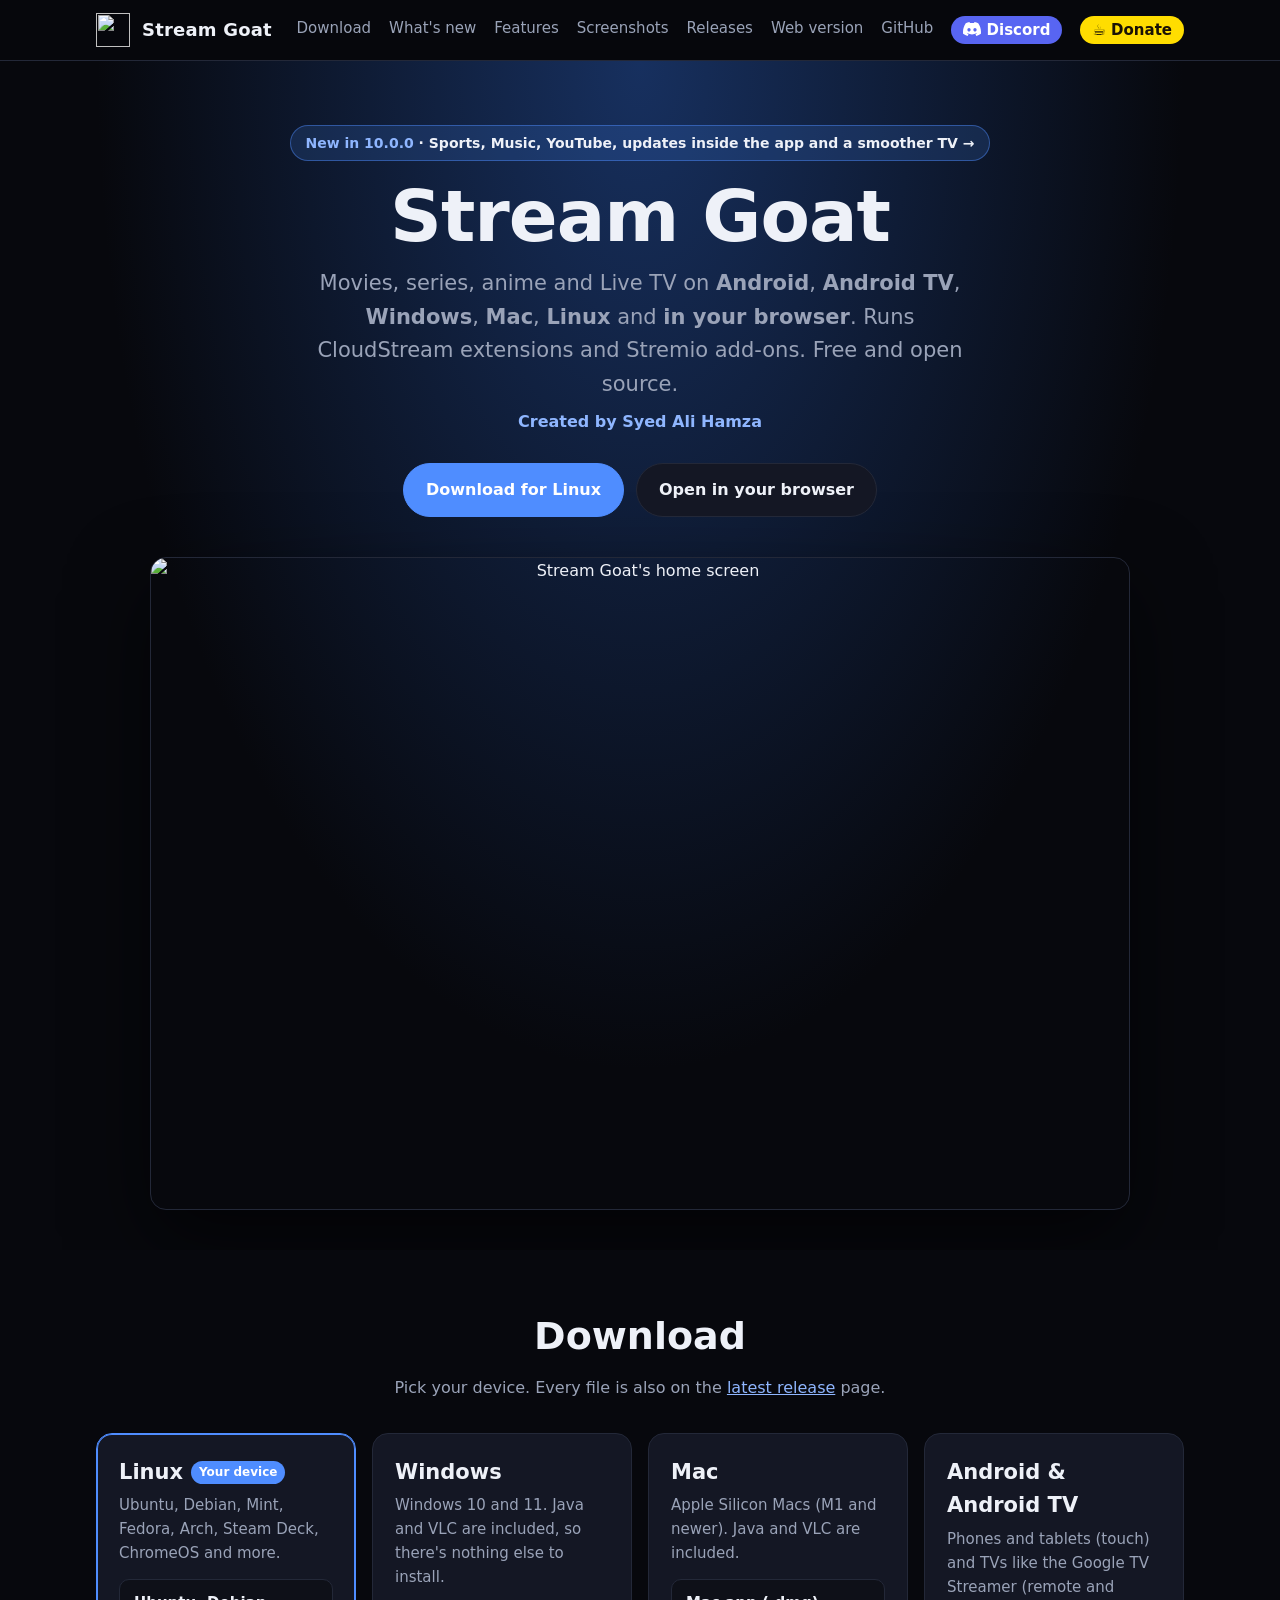
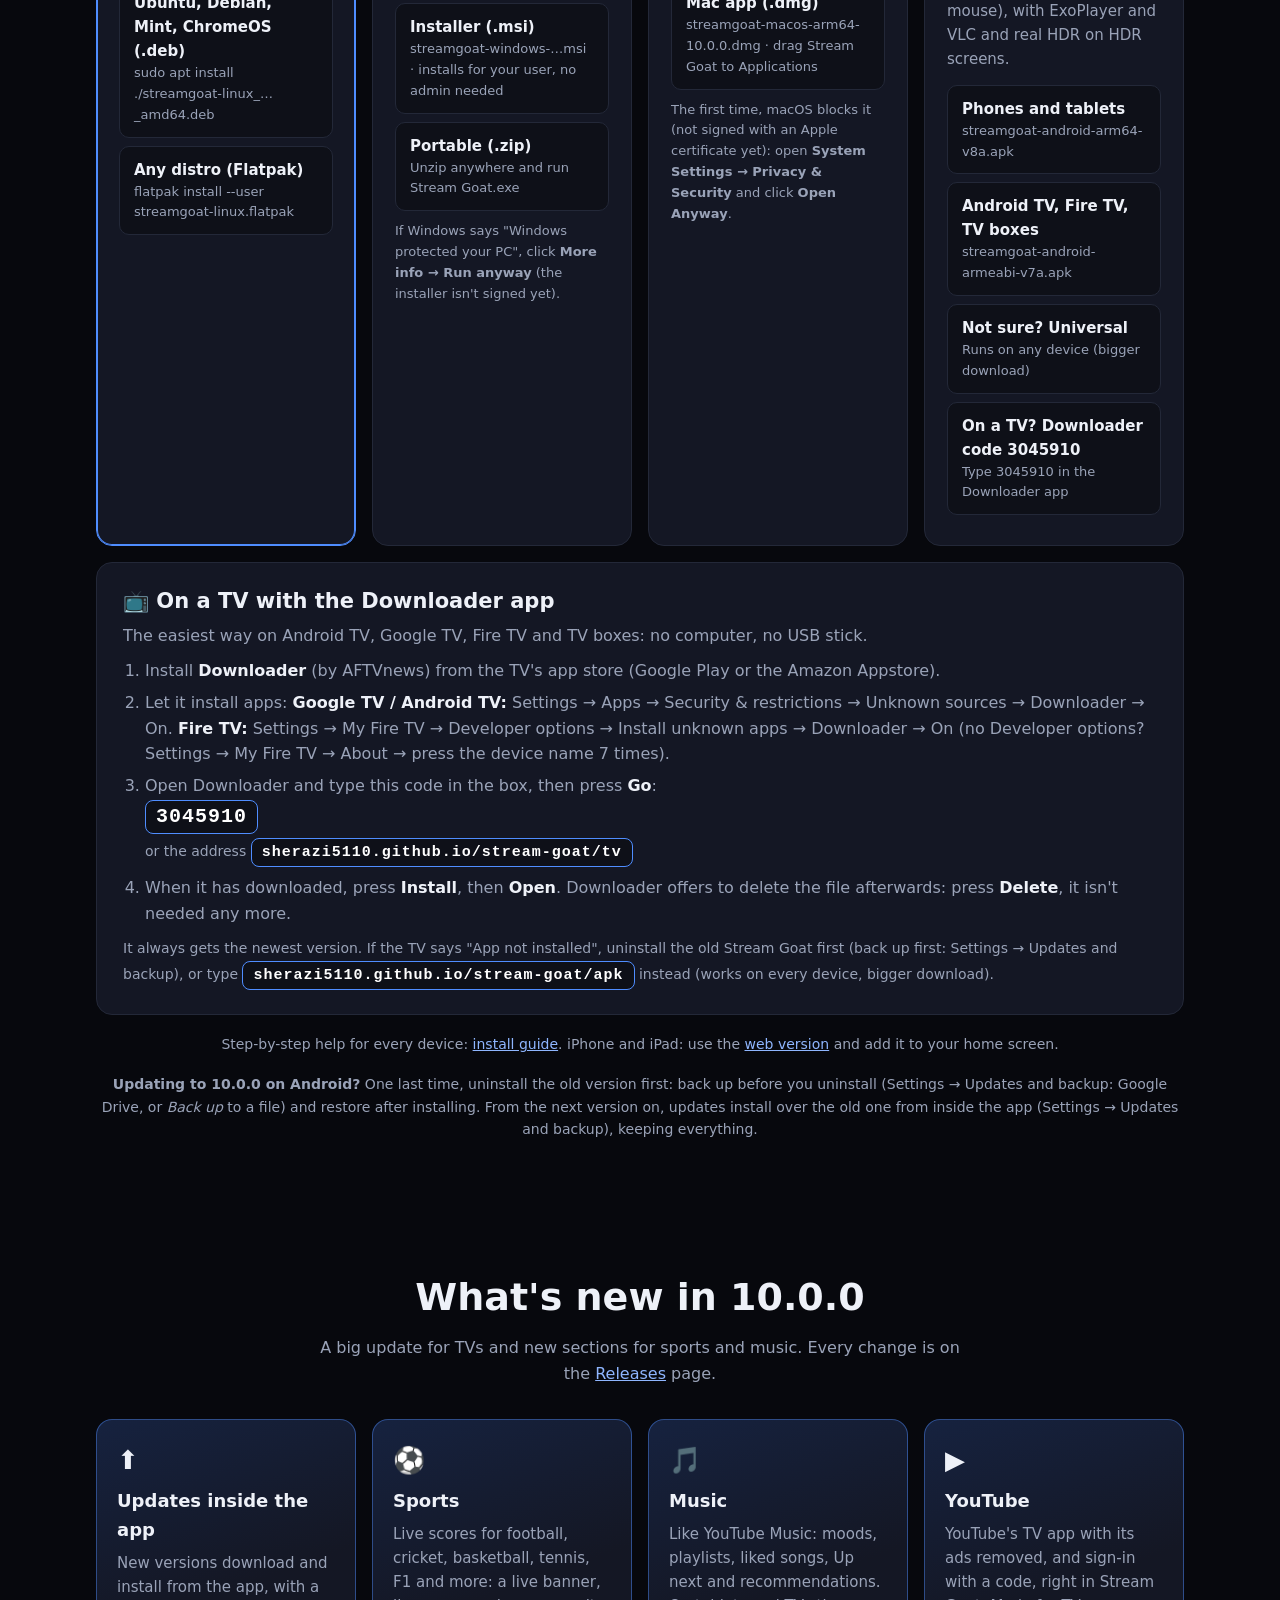
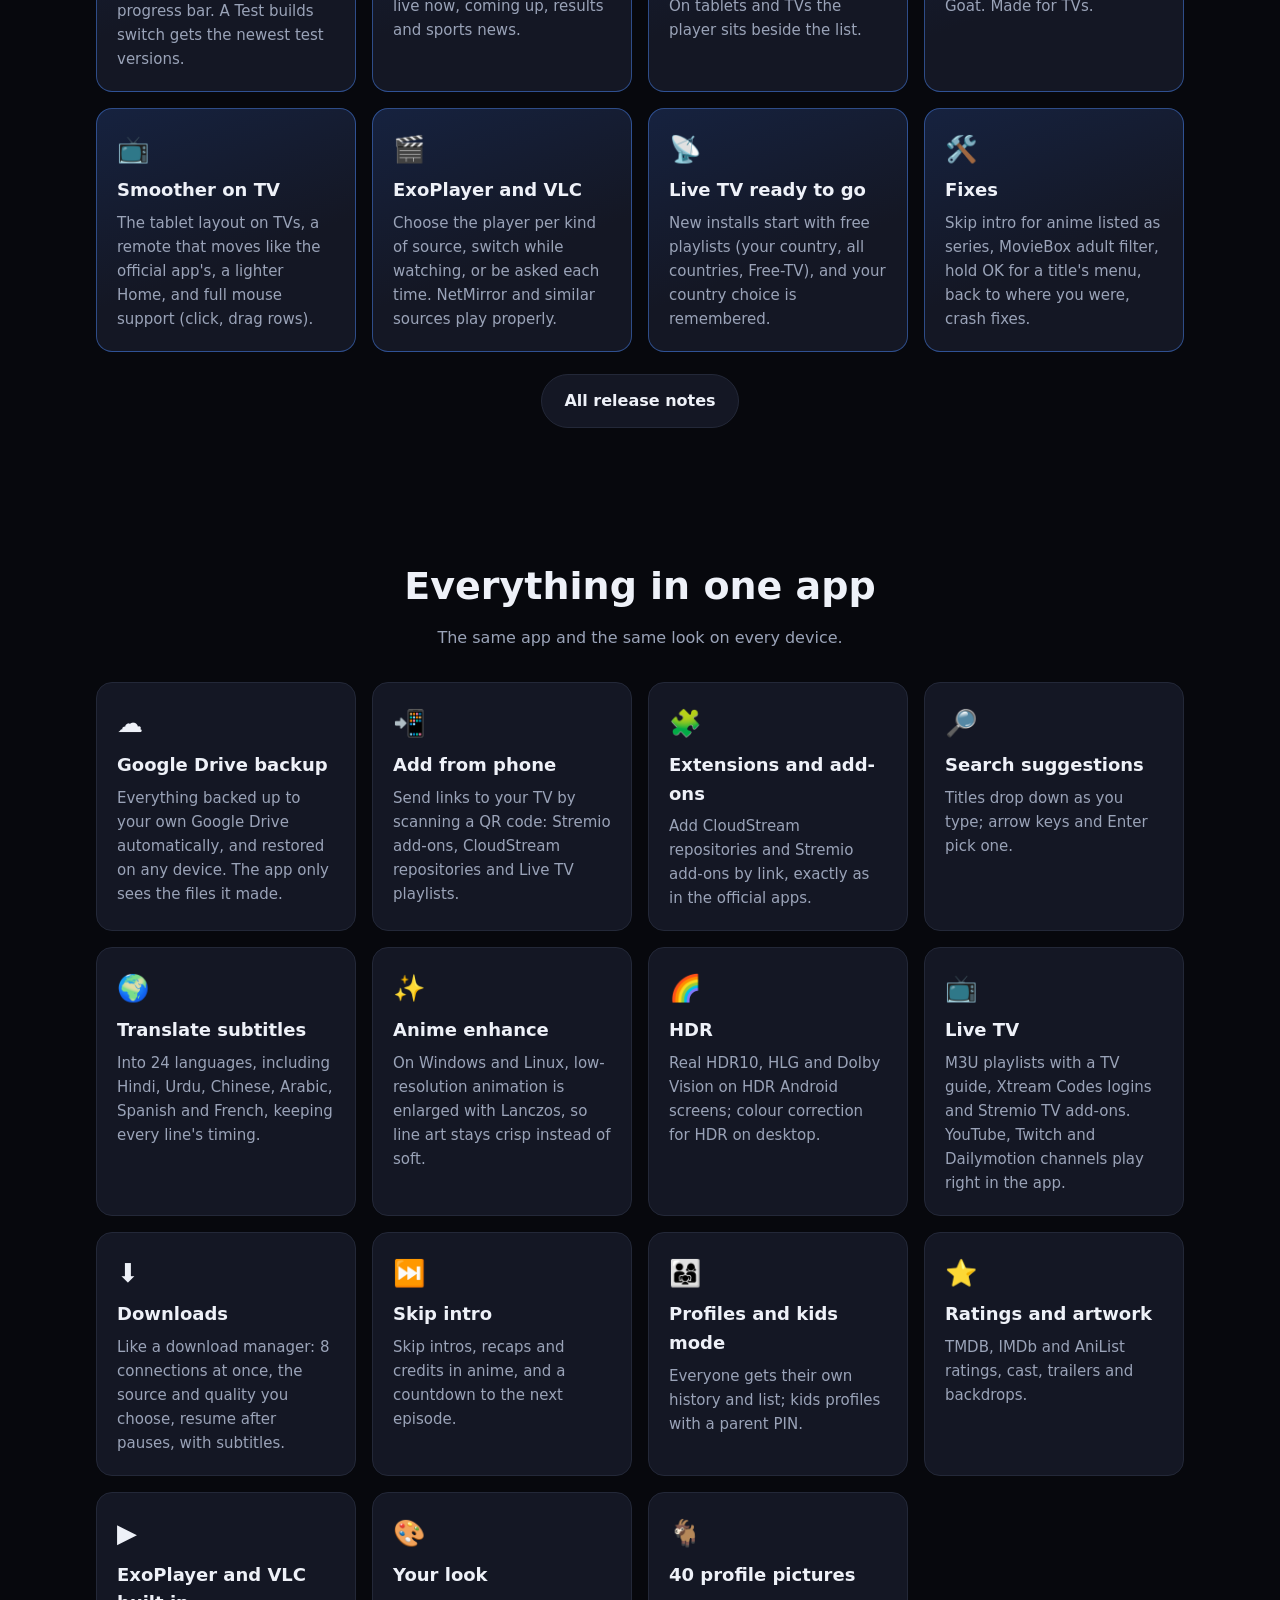
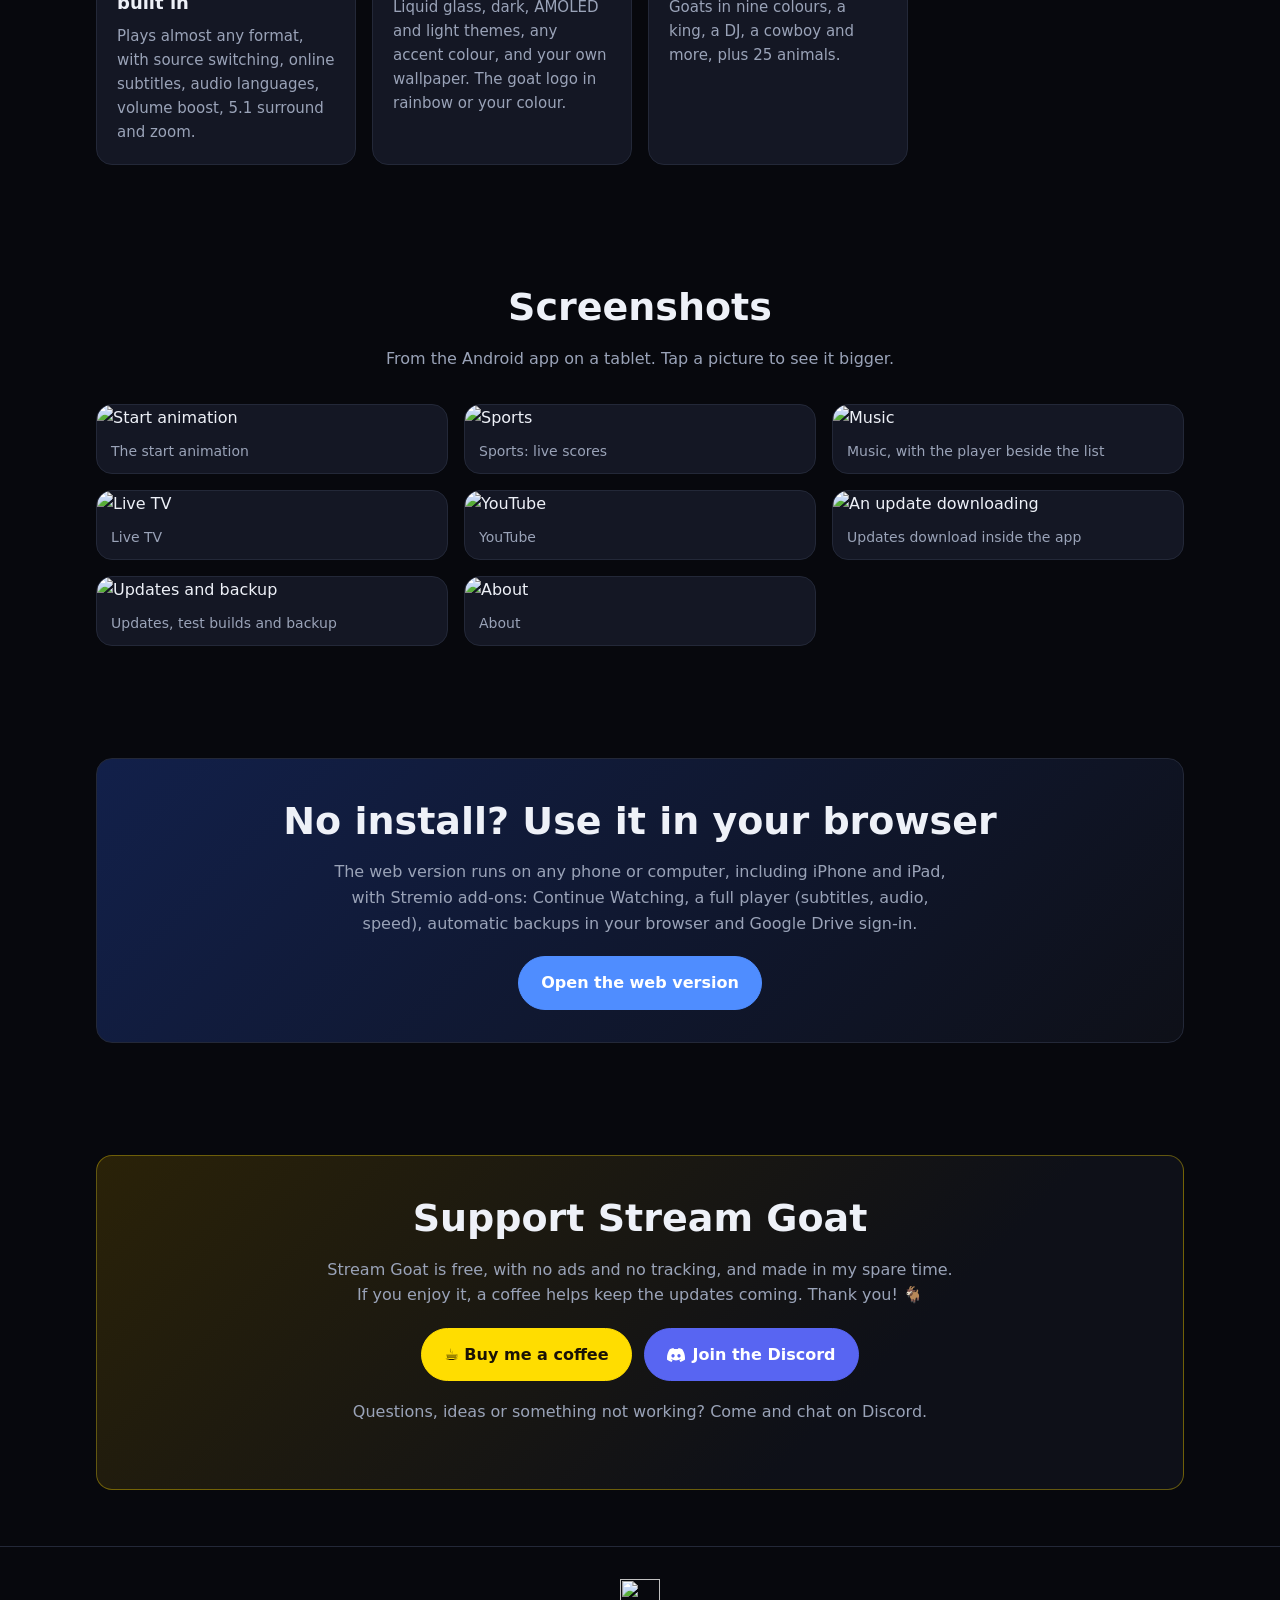
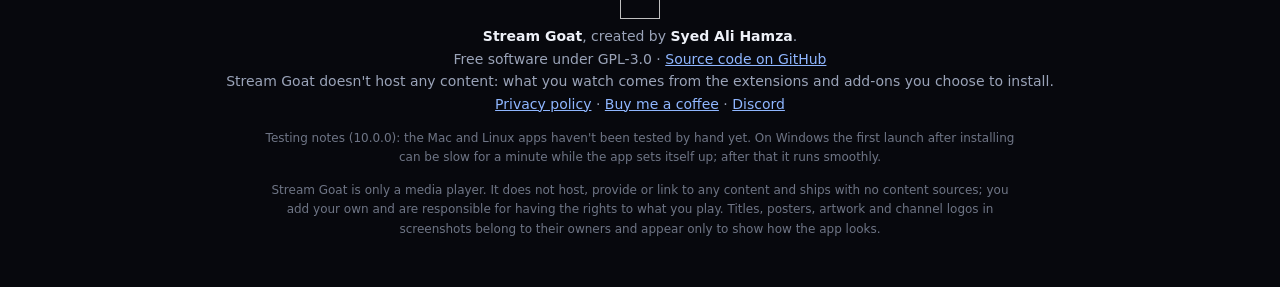
==== site/index.html @ 52566654 "Screenshots: only the 9 new tablet pictures (no blur); README, website and Flatpak listing use them " ====
<!doctype html>
<html lang="en">
<head>
<meta charset="utf-8">
<meta name="viewport" content="width=device-width, initial-scale=1">
<title>Stream Goat</title>
<meta name="description" content="Stream Goat: movies, series, anime and Live TV on Android, Android TV, Windows, Mac, Linux and in your browser. Runs CloudStream extensions and Stremio add-ons, with Google Drive backup. Created by Syed Ali Hamza.">
<meta property="og:title" content="Stream Goat">
<meta property="og:description" content="Movies, series, anime, Live TV, sports and music on Android, Android TV, Windows, Mac, Linux and in your browser. Free and open source. New in 10.0.0: updates inside the app, Sports, a new Music section, YouTube, ExoPlayer and a much smoother TV app.">
<meta property="og:image" content="screenshots/home.jpg">
<link rel="icon" href="logo.svg" type="image/svg+xml">
<link rel="apple-touch-icon" href="app/apple-touch-icon.png">
<script>
  // The web version used to live here: send its old links (…/#/home and so on) to its new place.
  if (location.hash.startsWith("#/")) location.replace("app/" + location.hash);
</script>
<style>
  :root {
    --bg: #07080d; --bg2: #0e1018; --card: #141724; --line: #232838;
    --text: #eef1f8; --muted: #9aa3b8; --accent: #4f8dff; --accent2: #8fb6ff;
    --radius: 16px;
  }
  * { box-sizing: border-box; }
  html { scroll-behavior: smooth; }
  body { margin: 0; background: var(--bg); color: var(--text);
    font: 16px/1.6 Inter, system-ui, -apple-system, "Segoe UI", Roboto, sans-serif; }
  a { color: var(--accent2); }
  .wrap { max-width: 1120px; margin: 0 auto; padding: 0 16px; }

  header.top { position: sticky; top: 0; z-index: 10; background: rgba(7, 8, 13, .82);
    backdrop-filter: blur(12px); border-bottom: 1px solid var(--line); }
  header.top .wrap { display: flex; align-items: center; gap: 12px; height: 60px; }
  header.top img { width: 34px; height: 34px; }
  header.top b { font-size: 18px; letter-spacing: .2px; }
  header.top nav { margin-left: auto; display: flex; gap: 18px; }
  header.top nav a { color: var(--muted); text-decoration: none; font-size: 15px; }
  header.top nav a:hover { color: var(--text); }

  .hero { position: relative; overflow: hidden; text-align: center; padding: 64px 0 40px;
    background: radial-gradient(ellipse at 50% 0%, #17305f 0%, transparent 60%); }
  .hero h1 { font-size: clamp(40px, 8vw, 72px); line-height: 1.05; margin: 0 0 12px; letter-spacing: -1px; }
  .hero p.lead { font-size: clamp(17px, 2.4vw, 21px); color: var(--muted); max-width: 680px; margin: 0 auto 8px; }
  .hero p.credit { color: var(--accent2); font-weight: 600; margin: 0 0 28px; }
  .buttons { display: flex; flex-wrap: wrap; gap: 12px; justify-content: center; }
  .btn { display: inline-flex; align-items: center; gap: 8px; padding: 13px 22px; border-radius: 999px;
    font-weight: 600; text-decoration: none; border: 1px solid var(--line); color: var(--text); background: var(--card); }
  .btn.primary { background: var(--accent); border-color: var(--accent); color: #fff; }
  .btn:hover { filter: brightness(1.12); }
  .hero .shot { margin: 40px auto 0; max-width: 980px; border-radius: var(--radius); overflow: hidden;
    border: 1px solid var(--line); box-shadow: 0 30px 80px rgba(0, 0, 0, .6); }
  .hero .shot img { display: block; width: 100%; height: auto; }

  section { padding: 56px 0; scroll-margin-top: 60px; }
  section h2 { font-size: clamp(28px, 4vw, 38px); margin: 0 0 8px; text-align: center; }
  section p.sub { color: var(--muted); text-align: center; margin: 0 auto 32px; max-width: 640px; }

  .platforms { display: grid; grid-template-columns: repeat(auto-fit, minmax(260px, 1fr)); gap: 16px; }
  .platform { background: var(--card); border: 1px solid var(--line); border-radius: var(--radius); padding: 22px; }
  .platform.mine { border-color: var(--accent); box-shadow: 0 0 0 1px var(--accent) inset; }
  .platform h3 { margin: 0 0 4px; font-size: 21px; display: flex; align-items: center; gap: 8px; }
  .platform .tag { font-size: 12px; font-weight: 600; color: #fff; background: var(--accent); padding: 2px 8px;
    border-radius: 999px; display: none; }
  .platform.mine .tag { display: inline-block; }
  .platform p { color: var(--muted); margin: 0 0 14px; font-size: 15px; }
  .platform a.dl { display: block; padding: 11px 14px; margin-bottom: 8px; border-radius: 10px; text-decoration: none;
    color: var(--text); background: var(--bg2); border: 1px solid var(--line); font-weight: 600; font-size: 15px; }
  .platform a.dl small { display: block; color: var(--muted); font-weight: 400; font-size: 13px; }
  .platform a.dl:hover { border-color: var(--accent); }
  .note { color: var(--muted); font-size: 14px; text-align: center; margin-top: 18px; }

  .features { display: grid; grid-template-columns: repeat(auto-fit, minmax(240px, 1fr)); gap: 16px; }
  .feature { background: var(--card); border: 1px solid var(--line); border-radius: var(--radius); padding: 20px; }
  .feature .icon { font-size: 26px; }
  .feature h3 { margin: 6px 0 6px; font-size: 18px; }
  .feature p { margin: 0; color: var(--muted); font-size: 15px; }

  .gallery { display: grid; grid-template-columns: repeat(auto-fit, minmax(300px, 1fr)); gap: 16px; }
  .gallery figure { margin: 0; background: var(--card); border: 1px solid var(--line); border-radius: var(--radius); overflow: hidden; }
  .gallery img { display: block; width: 100%; height: auto; cursor: zoom-in; }
  .gallery figcaption { padding: 10px 14px; color: var(--muted); font-size: 14px; }

  .web { background: linear-gradient(135deg, #12204a, #0e1018); border: 1px solid var(--line);
    border-radius: var(--radius); padding: 32px; text-align: center; }
  .web h2 { margin-top: 0; }
  .pill { display: inline-block; margin-bottom: 18px; padding: 6px 14px; border-radius: 999px; font-size: 14px; font-weight: 600;
    text-decoration: none; color: var(--text); background: rgba(79, 141, 255, .16); border: 1px solid rgba(79, 141, 255, .45); }
  .pill b { color: var(--accent2); }
  .pill:hover { background: rgba(79, 141, 255, .26); }
  .feature.new { border-color: rgba(79, 141, 255, .45); background: linear-gradient(160deg, #16223f, var(--card) 60%); }
  .more { text-align: center; margin-top: 22px; }
  .btn.coffee { background: #ffdd00; border-color: #ffdd00; color: #1a1205; }
  .btn.discord { background: #5865F2; border-color: #5865F2; color: #fff; }
  header.top nav a.donate { color: #1a1205; background: #ffdd00; padding: 2px 12px; border-radius: 999px; font-weight: 700; }
  header.top nav a.donate:hover { color: #1a1205; filter: brightness(1.08); }
  header.top nav a.discord { color: #fff; background: #5865F2; padding: 2px 12px; border-radius: 999px; font-weight: 700; }
  header.top nav a.discord:hover { color: #fff; filter: brightness(1.1); }
  .support { background: linear-gradient(135deg, #2a2208, #0e1018 70%); border: 1px solid rgba(255, 221, 0, .35);
    border-radius: var(--radius); padding: 32px; text-align: center; }
  .support h2 { margin-top: 0; }
  .tvbox { scroll-margin-top: 76px; margin-top: 16px; background: var(--card); border: 1px solid var(--line); border-radius: var(--radius); padding: 22px 26px; }
  .tvbox h3 { margin: 0 0 4px; font-size: 21px; }
  .tvbox ol { margin: 10px 0 0; padding-left: 22px; color: var(--muted); }
  .tvbox li { margin: 6px 0; }
  .tvbox b, .tvbox code { color: var(--text); }
  .code { display: inline-block; font: 700 20px/1 ui-monospace, Menlo, Consolas, monospace; letter-spacing: 1px; color: #fff;
    background: var(--bg2); border: 1px solid var(--accent); border-radius: 8px; padding: 6px 10px; margin: 2px 0; }

  footer { border-top: 1px solid var(--line); padding: 32px 0 48px; color: var(--muted); font-size: 14px; text-align: center; }
  footer img { width: 40px; height: 40px; }
  footer b { color: var(--text); }

  dialog { padding: 0; border: none; background: transparent; max-width: 96vw; }
  dialog::backdrop { background: rgba(0, 0, 0, .85); }
  dialog img { max-width: 96vw; max-height: 90vh; border-radius: 10px; display: block; }

  @media (max-width: 640px) {
    header.top nav { display: none; }
    .hero { padding-top: 40px; }
    section { padding: 40px 0; }
  }
</style>
</head>
<body>
<header class="top">
  <div class="wrap">
    <img src="logo.svg" alt="">
    <b>Stream Goat</b>
    <nav>
      <a href="#download">Download</a>
      <a href="#new">What's new</a>
      <a href="#features">Features</a>
      <a href="#screenshots">Screenshots</a>
      <a href="releases.html">Releases</a>
      <a href="app/">Web version</a>
      <a href="https://github.com/sherazi5110/stream-goat">GitHub</a>
      <a class="discord" href="https://discord.gg/PUmEQzJSa" target="_blank" rel="noopener"><svg viewBox="0 0 24 24" width="18" height="18" aria-hidden="true" style="vertical-align:-3px"><path fill="currentColor" d="M20.32 4.37A19.8 19.8 0 0 0 15.36 2.8a13.6 13.6 0 0 0-.63 1.3 18.4 18.4 0 0 0-5.47 0 13 13 0 0 0-.64-1.3 19.7 19.7 0 0 0-4.96 1.57C.53 9.08-.32 13.66.1 18.18a19.9 19.9 0 0 0 6.07 3.08c.49-.67.93-1.38 1.3-2.12a12.9 12.9 0 0 1-2.05-.99l.5-.39a14.2 14.2 0 0 0 12.16 0l.5.39c-.65.39-1.34.72-2.05.99.37.74.81 1.45 1.3 2.12a19.8 19.8 0 0 0 6.07-3.08c.5-5.24-.84-9.78-3.58-13.81ZM8.02 15.4c-1.18 0-2.16-1.09-2.16-2.42s.95-2.42 2.16-2.42 2.18 1.1 2.16 2.42c0 1.33-.95 2.42-2.16 2.42Zm7.96 0c-1.18 0-2.16-1.09-2.16-2.42s.95-2.42 2.16-2.42 2.18 1.1 2.16 2.42c0 1.33-.94 2.42-2.16 2.42Z"/></svg> Discord</a>
      <a class="donate" href="https://buymeacoffee.com/syedalihamza" target="_blank" rel="noopener">☕ Donate</a>
    </nav>
  </div>
</header>

<div class="hero">
  <div class="wrap">
    <a class="pill" href="#new"><b>New in 10.0.0</b> · Sports, Music, YouTube, updates inside the app and a smoother TV →</a>
    <h1>Stream Goat</h1>
    <p class="lead">Movies, series, anime and Live TV on <b>Android</b>, <b>Android TV</b>, <b>Windows</b>, <b>Mac</b>,
      <b>Linux</b> and <b>in your browser</b>. Runs CloudStream extensions and Stremio add-ons. Free and open source.</p>
    <p class="credit">Created by Syed Ali Hamza</p>
    <div class="buttons">
      <a class="btn primary" id="hero-download" href="#download">Download</a>
      <a class="btn" href="app/">Open in your browser</a>
    </div>
    <div class="shot"><img src="screenshots/home.jpg" alt="Stream Goat's home screen" width="1400" height="933"></div>
  </div>
</div>

<section id="download">
  <div class="wrap">
    <h2>Download</h2>
    <p class="sub">Pick your device. Every file is also on the <a href="https://github.com/sherazi5110/stream-goat/releases/latest">latest release</a> page.</p>
    <div class="platforms">
      <div class="platform" data-os="windows">
        <h3>Windows <span class="tag">Your device</span></h3>
        <p>Windows 10 and 11. Java and VLC are included, so there's nothing else to install.</p>
        <a class="dl" href="https://github.com/sherazi5110/stream-goat/releases/latest/download/streamgoat-windows-10.0.0.msi">Installer (.msi)<small>streamgoat-windows-…msi · installs for your user, no admin needed</small></a>
        <a class="dl" href="https://github.com/sherazi5110/stream-goat/releases/latest/download/streamgoat-windows-10.0.0-portable.zip">Portable (.zip)<small>Unzip anywhere and run Stream Goat.exe</small></a>
        <p style="margin:10px 0 0;font-size:13px">If Windows says "Windows protected your PC", click <b>More info → Run anyway</b> (the installer isn't signed yet).</p>
      </div>
      <div class="platform" data-os="mac">
        <h3>Mac <span class="tag">Your device</span></h3>
        <p>Apple Silicon Macs (M1 and newer). Java and VLC are included.</p>
        <a class="dl" href="https://github.com/sherazi5110/stream-goat/releases/latest/download/streamgoat-macos-arm64-10.0.0.dmg">Mac app (.dmg)<small>streamgoat-macos-arm64-10.0.0.dmg · drag Stream Goat to Applications</small></a>
        <p style="margin:10px 0 0;font-size:13px">The first time, macOS blocks it (not signed with an Apple certificate yet): open <b>System Settings → Privacy &amp; Security</b> and click <b>Open Anyway</b>.</p>
      </div>
      <div class="platform" data-os="android">
        <h3>Android &amp; Android TV <span class="tag">Your device</span></h3>
        <p>Phones and tablets (touch) and TVs like the Google TV Streamer (remote and mouse), with ExoPlayer and VLC and real HDR on HDR screens.</p>
        <a class="dl" href="https://github.com/sherazi5110/stream-goat/releases/latest/download/streamgoat-android-arm64-v8a.apk">Phones and tablets<small>streamgoat-android-arm64-v8a.apk</small></a>
        <a class="dl" href="https://github.com/sherazi5110/stream-goat/releases/latest/download/streamgoat-android-armeabi-v7a.apk">Android TV, Fire TV, TV boxes<small>streamgoat-android-armeabi-v7a.apk</small></a>
        <a class="dl" href="https://github.com/sherazi5110/stream-goat/releases/latest/download/streamgoat-android-universal.apk">Not sure? Universal<small>Runs on any device (bigger download)</small></a>
        <a class="dl" href="#tv">On a TV? Downloader code 3045910<small>Type 3045910 in the Downloader app</small></a>
      </div>
      <div class="platform" data-os="linux">
        <h3>Linux <span class="tag">Your device</span></h3>
        <p>Ubuntu, Debian, Mint, Fedora, Arch, Steam Deck, ChromeOS and more.</p>
        <a class="dl" href="https://github.com/sherazi5110/stream-goat/releases/latest">Ubuntu, Debian, Mint, ChromeOS (.deb)<small>sudo apt install ./streamgoat-linux_…_amd64.deb</small></a>
        <a class="dl" href="https://github.com/sherazi5110/stream-goat/releases/latest/download/streamgoat-linux.flatpak">Any distro (Flatpak)<small>flatpak install --user streamgoat-linux.flatpak</small></a>
      </div>
    </div>
    <div class="tvbox" id="tv">
      <h3>📺 On a TV with the Downloader app</h3>
      <p style="color:var(--muted);margin:0">The easiest way on Android TV, Google TV, Fire TV and TV boxes: no computer, no USB stick.</p>
      <ol>
        <li>Install <b>Downloader</b> (by AFTVnews) from the TV's app store (Google Play or the Amazon Appstore).</li>
        <li>Let it install apps:
          <b>Google TV / Android TV:</b> Settings → Apps → Security &amp; restrictions → Unknown sources → Downloader → On.
          <b>Fire TV:</b> Settings → My Fire TV → Developer options → Install unknown apps → Downloader → On
          (no Developer options? Settings → My Fire TV → About → press the device name 7 times).</li>
        <li>Open Downloader and type this code in the box, then press <b>Go</b>:<br>
          <span class="code">3045910</span><br>
          <span style="color:var(--muted);font-size:14px">or the address <span class="code" style="font-size:15px">sherazi5110.github.io/stream-goat/tv</span></span></li>
        <li>When it has downloaded, press <b>Install</b>, then <b>Open</b>. Downloader offers to delete the file afterwards: press <b>Delete</b>, it isn't needed any more.</li>
      </ol>
      <p style="color:var(--muted);margin:10px 0 0;font-size:14px">It always gets the newest version. If the TV says "App not installed", uninstall the old Stream Goat first
        (back up first: Settings → Updates and backup), or type <span class="code" style="font-size:15px">sherazi5110.github.io/stream-goat/apk</span> instead (works on every device, bigger download).</p>
    </div>
    <p class="note">Step-by-step help for every device: <a href="https://github.com/sherazi5110/stream-goat/blob/main/INSTALL.md">install guide</a>.
      iPhone and iPad: use the <a href="app/">web version</a> and add it to your home screen.</p>
    <p class="note"><b>Updating to 10.0.0 on Android?</b> One last time, uninstall the old version first: back up before you
      uninstall (Settings → Updates and backup: Google Drive, or <i>Back up</i> to a file) and restore after installing. From the next
      version on, updates install over the old one from inside the app (Settings → Updates and backup), keeping everything.</p>
  </div>
</section>

<section id="new">
  <div class="wrap">
    <h2>What's new in 10.0.0</h2>
    <p class="sub">A big update for TVs and new sections for sports and music. Every change is on the <a href="releases.html">Releases</a> page.</p>
    <div class="features">
      <div class="feature new"><div class="icon">⬆️</div><h3>Updates inside the app</h3><p>New versions download and install from the app, with a progress bar. A Test builds switch gets the newest test versions.</p></div>
      <div class="feature new"><div class="icon">⚽</div><h3>Sports</h3><p>Live scores for football, cricket, basketball, tennis, F1 and more: a live banner, live now, coming up, results and sports news.</p></div>
      <div class="feature new"><div class="icon">🎵</div><h3>Music</h3><p>Like YouTube Music: moods, playlists, liked songs, Up next and recommendations. On tablets and TVs the player sits beside the list.</p></div>
      <div class="feature new"><div class="icon">▶️</div><h3>YouTube</h3><p>YouTube's TV app with its ads removed, and sign-in with a code, right in Stream Goat. Made for TVs.</p></div>
      <div class="feature new"><div class="icon">📺</div><h3>Smoother on TV</h3><p>The tablet layout on TVs, a remote that moves like the official app's, a lighter Home, and full mouse support (click, drag rows).</p></div>
      <div class="feature new"><div class="icon">🎬</div><h3>ExoPlayer and VLC</h3><p>Choose the player per kind of source, switch while watching, or be asked each time. NetMirror and similar sources play properly.</p></div>
      <div class="feature new"><div class="icon">📡</div><h3>Live TV ready to go</h3><p>New installs start with free playlists (your country, all countries, Free-TV), and your country choice is remembered.</p></div>
      <div class="feature new"><div class="icon">🛠️</div><h3>Fixes</h3><p>Skip intro for anime listed as series, MovieBox adult filter, hold OK for a title's menu, back to where you were, crash fixes.</p></div>
    </div>
    <p class="more"><a class="btn" href="releases.html">All release notes</a></p>
  </div>
</section>

<section id="features">
  <div class="wrap">
    <h2>Everything in one app</h2>
    <p class="sub">The same app and the same look on every device.</p>
    <div class="features">
      <div class="feature"><div class="icon">☁️</div><h3>Google Drive backup</h3><p>Everything backed up to your own Google Drive automatically, and restored on any device. The app only sees the files it made.</p></div>
      <div class="feature"><div class="icon">📲</div><h3>Add from phone</h3><p>Send links to your TV by scanning a QR code: Stremio add-ons, CloudStream repositories and Live TV playlists.</p></div>
      <div class="feature"><div class="icon">🧩</div><h3>Extensions and add-ons</h3><p>Add CloudStream repositories and Stremio add-ons by link, exactly as in the official apps.</p></div>
      <div class="feature"><div class="icon">🔎</div><h3>Search suggestions</h3><p>Titles drop down as you type; arrow keys and Enter pick one.</p></div>
      <div class="feature"><div class="icon">🌍</div><h3>Translate subtitles</h3><p>Into 24 languages, including Hindi, Urdu, Chinese, Arabic, Spanish and French, keeping every line's timing.</p></div>
      <div class="feature"><div class="icon">✨</div><h3>Anime enhance</h3><p>On Windows and Linux, low-resolution animation is enlarged with Lanczos, so line art stays crisp instead of soft.</p></div>
      <div class="feature"><div class="icon">🌈</div><h3>HDR</h3><p>Real HDR10, HLG and Dolby Vision on HDR Android screens; colour correction for HDR on desktop.</p></div>
      <div class="feature"><div class="icon">📺</div><h3>Live TV</h3><p>M3U playlists with a TV guide, Xtream Codes logins and Stremio TV add-ons. YouTube, Twitch and Dailymotion channels play right in the app.</p></div>
      <div class="feature"><div class="icon">⬇️</div><h3>Downloads</h3><p>Like a download manager: 8 connections at once, the source and quality you choose, resume after pauses, with subtitles.</p></div>
      <div class="feature"><div class="icon">⏭️</div><h3>Skip intro</h3><p>Skip intros, recaps and credits in anime, and a countdown to the next episode.</p></div>
      <div class="feature"><div class="icon">👨‍👩‍👧</div><h3>Profiles and kids mode</h3><p>Everyone gets their own history and list; kids profiles with a parent PIN.</p></div>
      <div class="feature"><div class="icon">⭐</div><h3>Ratings and artwork</h3><p>TMDB, IMDb and AniList ratings, cast, trailers and backdrops.</p></div>
      <div class="feature"><div class="icon">▶️</div><h3>ExoPlayer and VLC built in</h3><p>Plays almost any format, with source switching, online subtitles, audio languages, volume boost, 5.1 surround and zoom.</p></div>
      <div class="feature"><div class="icon">🎨</div><h3>Your look</h3><p>Liquid glass, dark, AMOLED and light themes, any accent colour, and your own wallpaper. The goat logo in rainbow or your colour.</p></div>
      <div class="feature"><div class="icon">🐐</div><h3>40 profile pictures</h3><p>Goats in nine colours, a king, a DJ, a cowboy and more, plus 25 animals.</p></div>
    </div>
  </div>
</section>

<section id="screenshots">
  <div class="wrap">
    <h2>Screenshots</h2>
    <p class="sub">From the Android app on a tablet. Tap a picture to see it bigger.</p>
    <div class="gallery">
      <figure><img src="screenshots/intro.jpg" alt="Start animation" loading="lazy"><figcaption>The start animation</figcaption></figure>
      <figure><img src="screenshots/sports.jpg" alt="Sports" loading="lazy"><figcaption>Sports: live scores</figcaption></figure>
      <figure><img src="screenshots/music.jpg" alt="Music" loading="lazy"><figcaption>Music, with the player beside the list</figcaption></figure>
      <figure><img src="screenshots/livetv.jpg" alt="Live TV" loading="lazy"><figcaption>Live TV</figcaption></figure>
      <figure><img src="screenshots/youtube.jpg" alt="YouTube" loading="lazy"><figcaption>YouTube</figcaption></figure>
      <figure><img src="screenshots/update.jpg" alt="An update downloading" loading="lazy"><figcaption>Updates download inside the app</figcaption></figure>
      <figure><img src="screenshots/settings-updates.jpg" alt="Updates and backup" loading="lazy"><figcaption>Updates, test builds and backup</figcaption></figure>
      <figure><img src="screenshots/about.jpg" alt="About" loading="lazy"><figcaption>About</figcaption></figure>
    </div>
  </div>
</section>

<section>
  <div class="wrap">
    <div class="web">
      <h2>No install? Use it in your browser</h2>
      <p class="sub" style="margin-bottom:20px">The web version runs on any phone or computer, including iPhone and iPad, with Stremio add-ons:
        Continue Watching, a full player (subtitles, audio, speed), automatic backups in your browser and Google Drive sign-in.</p>
      <a class="btn primary" href="app/">Open the web version</a>
    </div>
  </div>
</section>

<section id="support">
  <div class="wrap">
    <div class="support">
      <h2>Support Stream Goat</h2>
      <p class="sub" style="margin-bottom:20px">Stream Goat is free, with no ads and no tracking, and made in my spare time.
        If you enjoy it, a coffee helps keep the updates coming. Thank you! 🐐</p>
      <div style="display:flex;gap:12px;justify-content:center;align-items:center;flex-wrap:wrap">
        <a class="btn coffee" href="https://buymeacoffee.com/syedalihamza" target="_blank" rel="noopener">☕ Buy me a coffee</a>
        <a class="btn discord" href="https://discord.gg/PUmEQzJSa" target="_blank" rel="noopener"><svg viewBox="0 0 24 24" width="18" height="18" aria-hidden="true" style="vertical-align:-3px"><path fill="currentColor" d="M20.32 4.37A19.8 19.8 0 0 0 15.36 2.8a13.6 13.6 0 0 0-.63 1.3 18.4 18.4 0 0 0-5.47 0 13 13 0 0 0-.64-1.3 19.7 19.7 0 0 0-4.96 1.57C.53 9.08-.32 13.66.1 18.18a19.9 19.9 0 0 0 6.07 3.08c.49-.67.93-1.38 1.3-2.12a12.9 12.9 0 0 1-2.05-.99l.5-.39a14.2 14.2 0 0 0 12.16 0l.5.39c-.65.39-1.34.72-2.05.99.37.74.81 1.45 1.3 2.12a19.8 19.8 0 0 0 6.07-3.08c.5-5.24-.84-9.78-3.58-13.81ZM8.02 15.4c-1.18 0-2.16-1.09-2.16-2.42s.95-2.42 2.16-2.42 2.18 1.1 2.16 2.42c0 1.33-.95 2.42-2.16 2.42Zm7.96 0c-1.18 0-2.16-1.09-2.16-2.42s.95-2.42 2.16-2.42 2.18 1.1 2.16 2.42c0 1.33-.94 2.42-2.16 2.42Z"/></svg> Join the Discord</a>
      </div>
      <p class="sub" style="margin-top:18px">Questions, ideas or something not working? Come and chat on Discord.</p>
    </div>
  </div>
</section>

<footer>
  <div class="wrap">
    <img src="logo.svg" alt=""><br>
    <b>Stream Goat</b>, created by <b>Syed Ali Hamza</b>.<br>
    Free software under GPL-3.0 · <a href="https://github.com/sherazi5110/stream-goat">Source code on GitHub</a><br>
    Stream Goat doesn't host any content: what you watch comes from the extensions and add-ons you choose to install.<br>
    <a href="privacy.html">Privacy policy</a> · <a href="https://buymeacoffee.com/syedalihamza" target="_blank" rel="noopener">Buy me a coffee</a> · <a href="https://discord.gg/PUmEQzJSa" target="_blank" rel="noopener">Discord</a>
  </div>
  <p style="max-width:760px;margin:14px auto 0;font-size:12px;opacity:.7">Testing notes (10.0.0): the Mac and Linux apps haven't been tested by hand yet. On Windows the first launch after installing can be slow for a minute while the app sets itself up; after that it runs smoothly.</p>
  <p style="max-width:760px;margin:14px auto 0;font-size:12px;opacity:.7">Stream Goat is only a media player. It does not host, provide or link to any content and ships with no content sources; you add your own and are responsible for having the rights to what you play. Titles, posters, artwork and channel logos in screenshots belong to their owners and appear only to show how the app looks.</p>
</footer>

<dialog id="zoom"><img alt=""></dialog>
<script>
  // Highlight the visitor's own device and point the main button at it.
  const ua = navigator.userAgent.toLowerCase();
  const os = /android/.test(ua) ? "android" : /windows/.test(ua) ? "windows" : /macintosh|mac os x/.test(ua) ? "mac" : /linux|cros/.test(ua) ? "linux" : null;
  if (os) {
    const card = document.querySelector(`.platform[data-os="${os}"]`);
    card.classList.add("mine");
    card.parentNode.prepend(card);
    document.getElementById("hero-download").textContent =
      "Download for " + { android: "Android", windows: "Windows", mac: "Mac", linux: "Linux" }[os];
  }
  // Screenshots open bigger.
  const zoom = document.getElementById("zoom");
  document.querySelectorAll(".gallery img").forEach(img => img.addEventListener("click", () => {
    zoom.querySelector("img").src = img.src; zoom.querySelector("img").alt = img.alt; zoom.showModal();
  }));
  zoom.addEventListener("click", () => zoom.close());
</script>
</body>
</html>
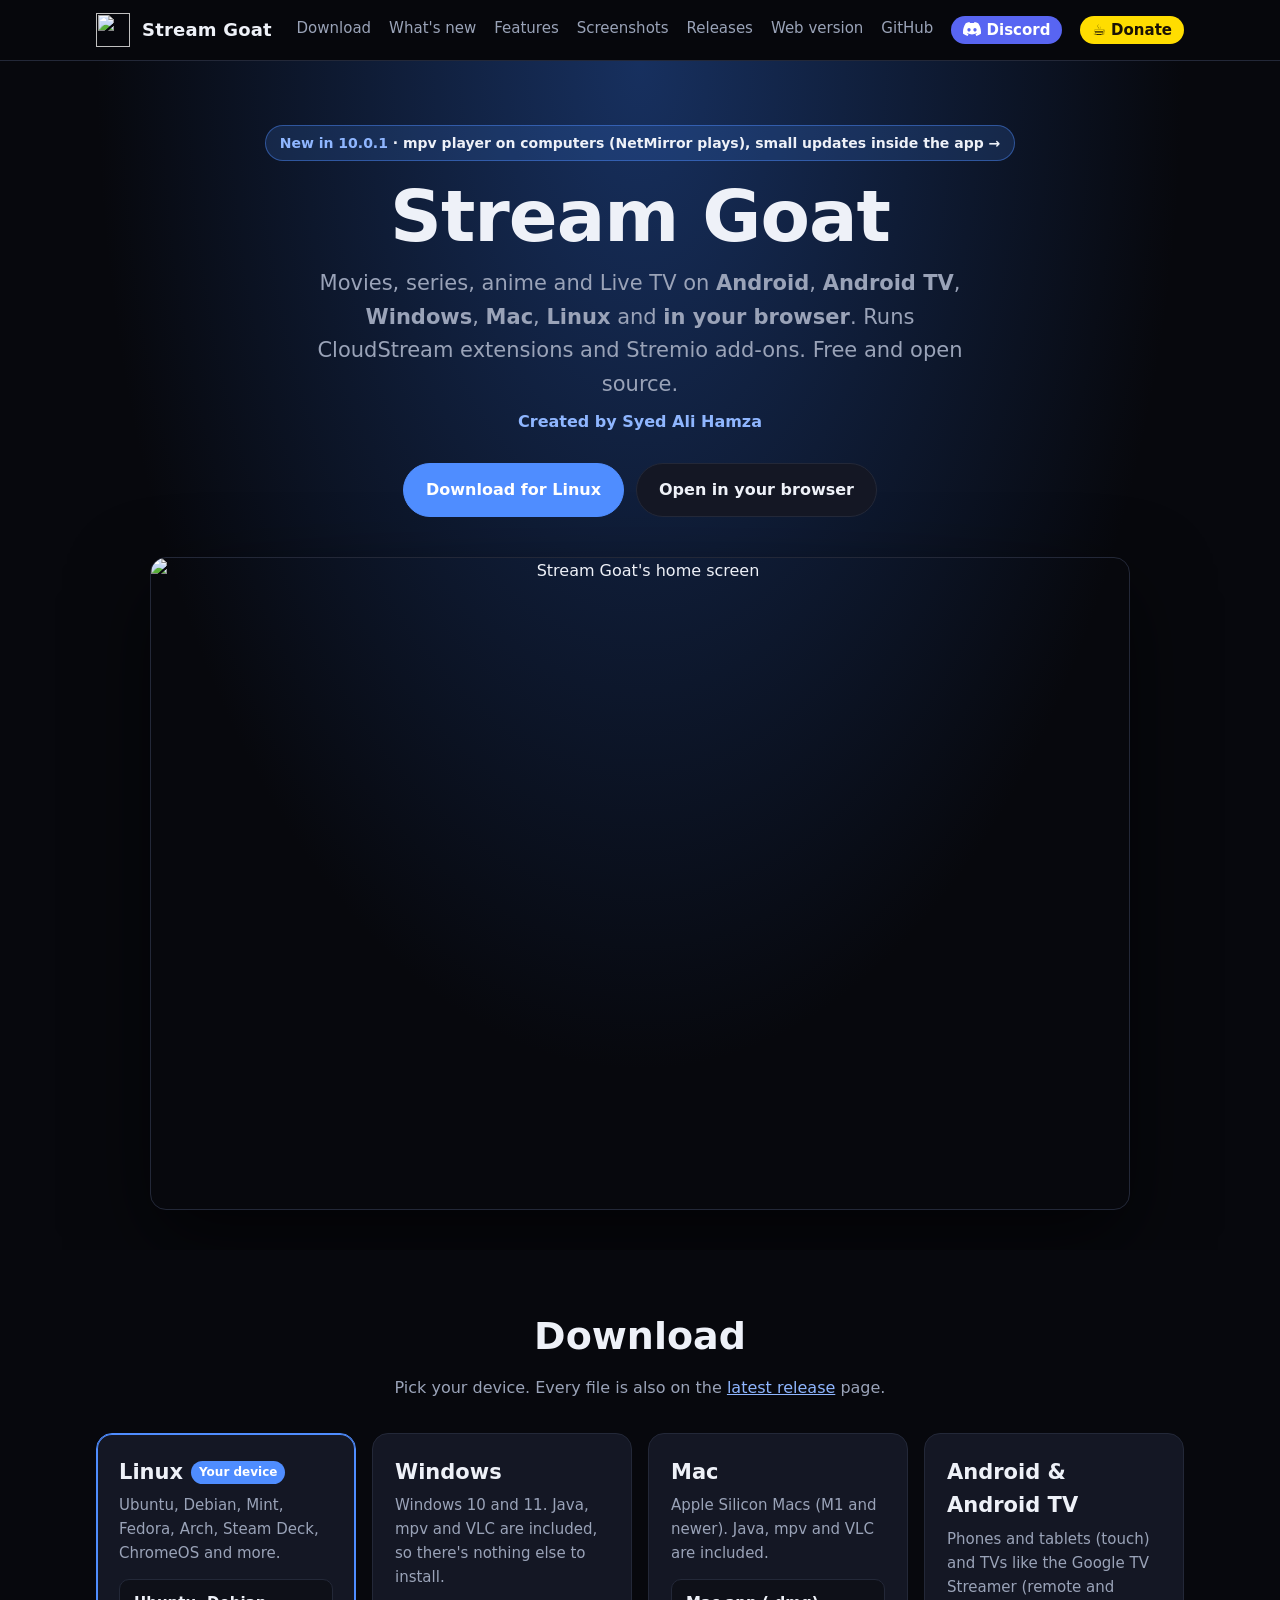
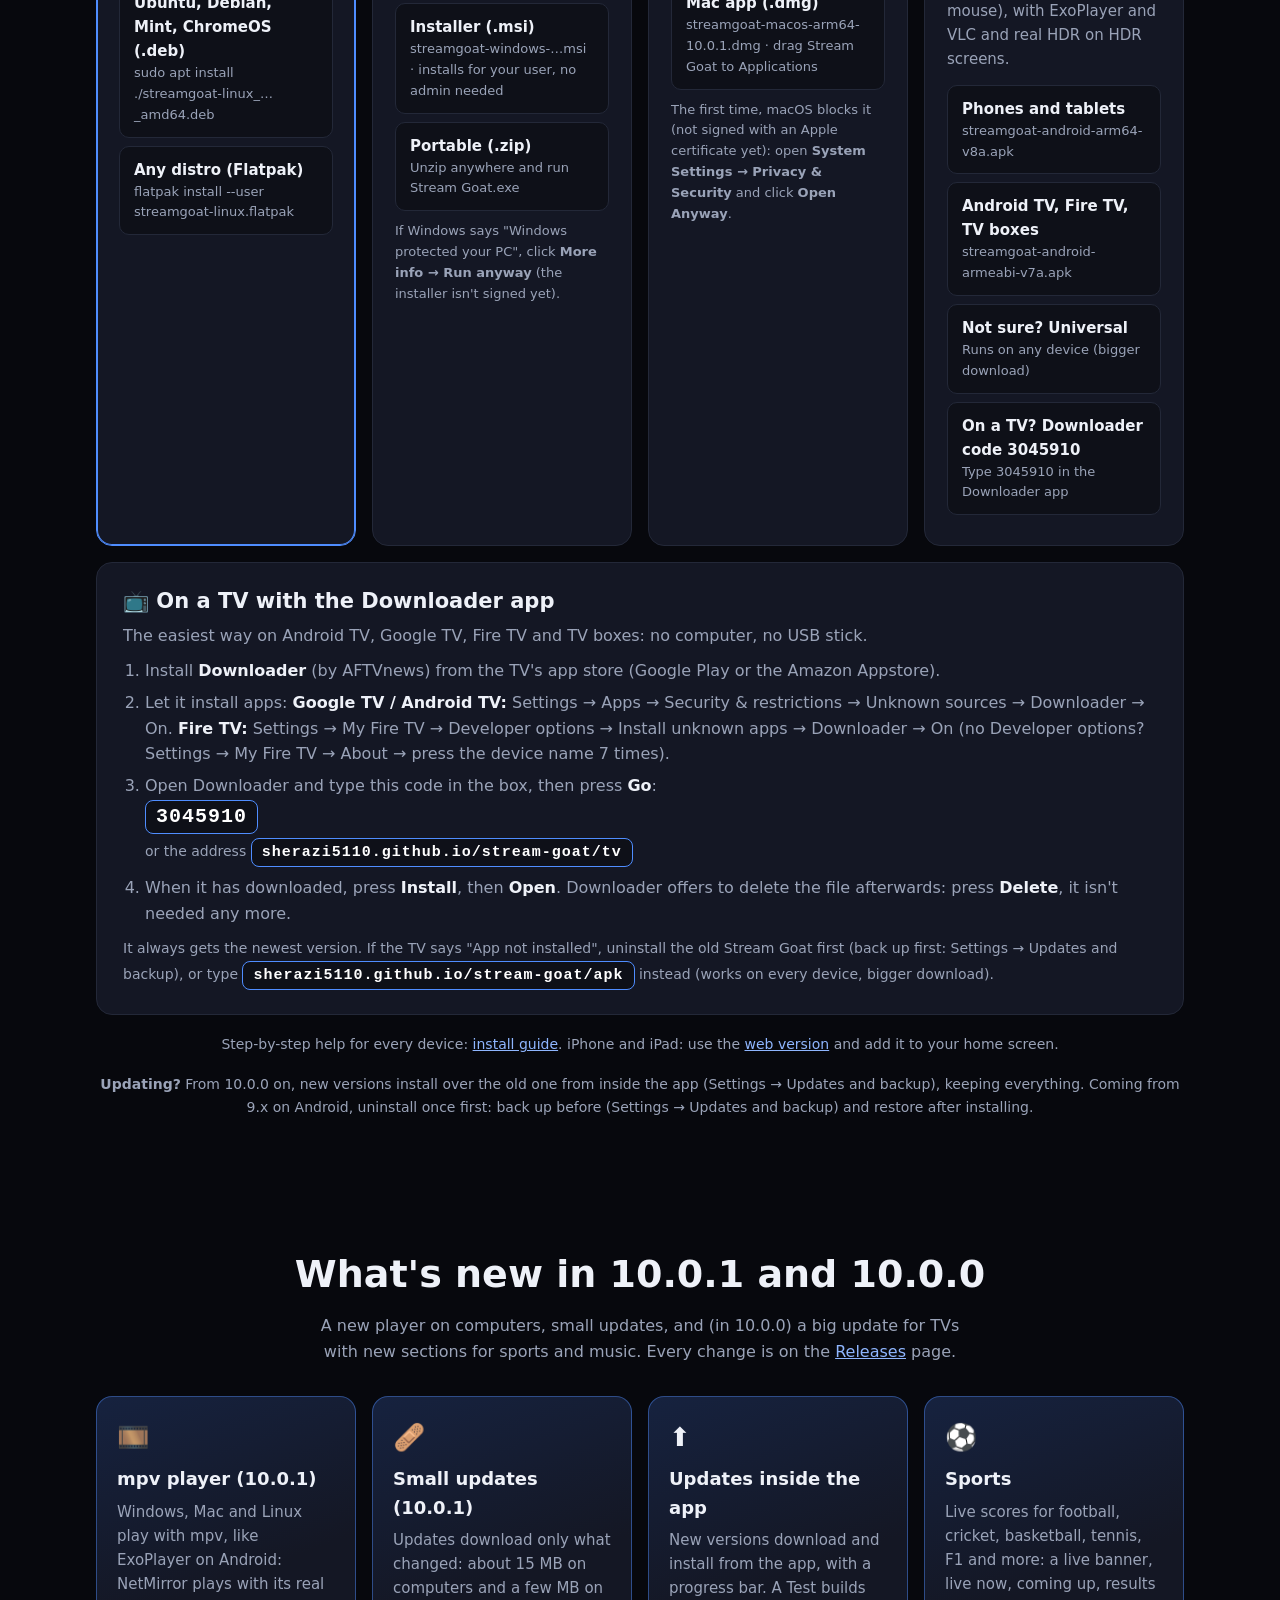
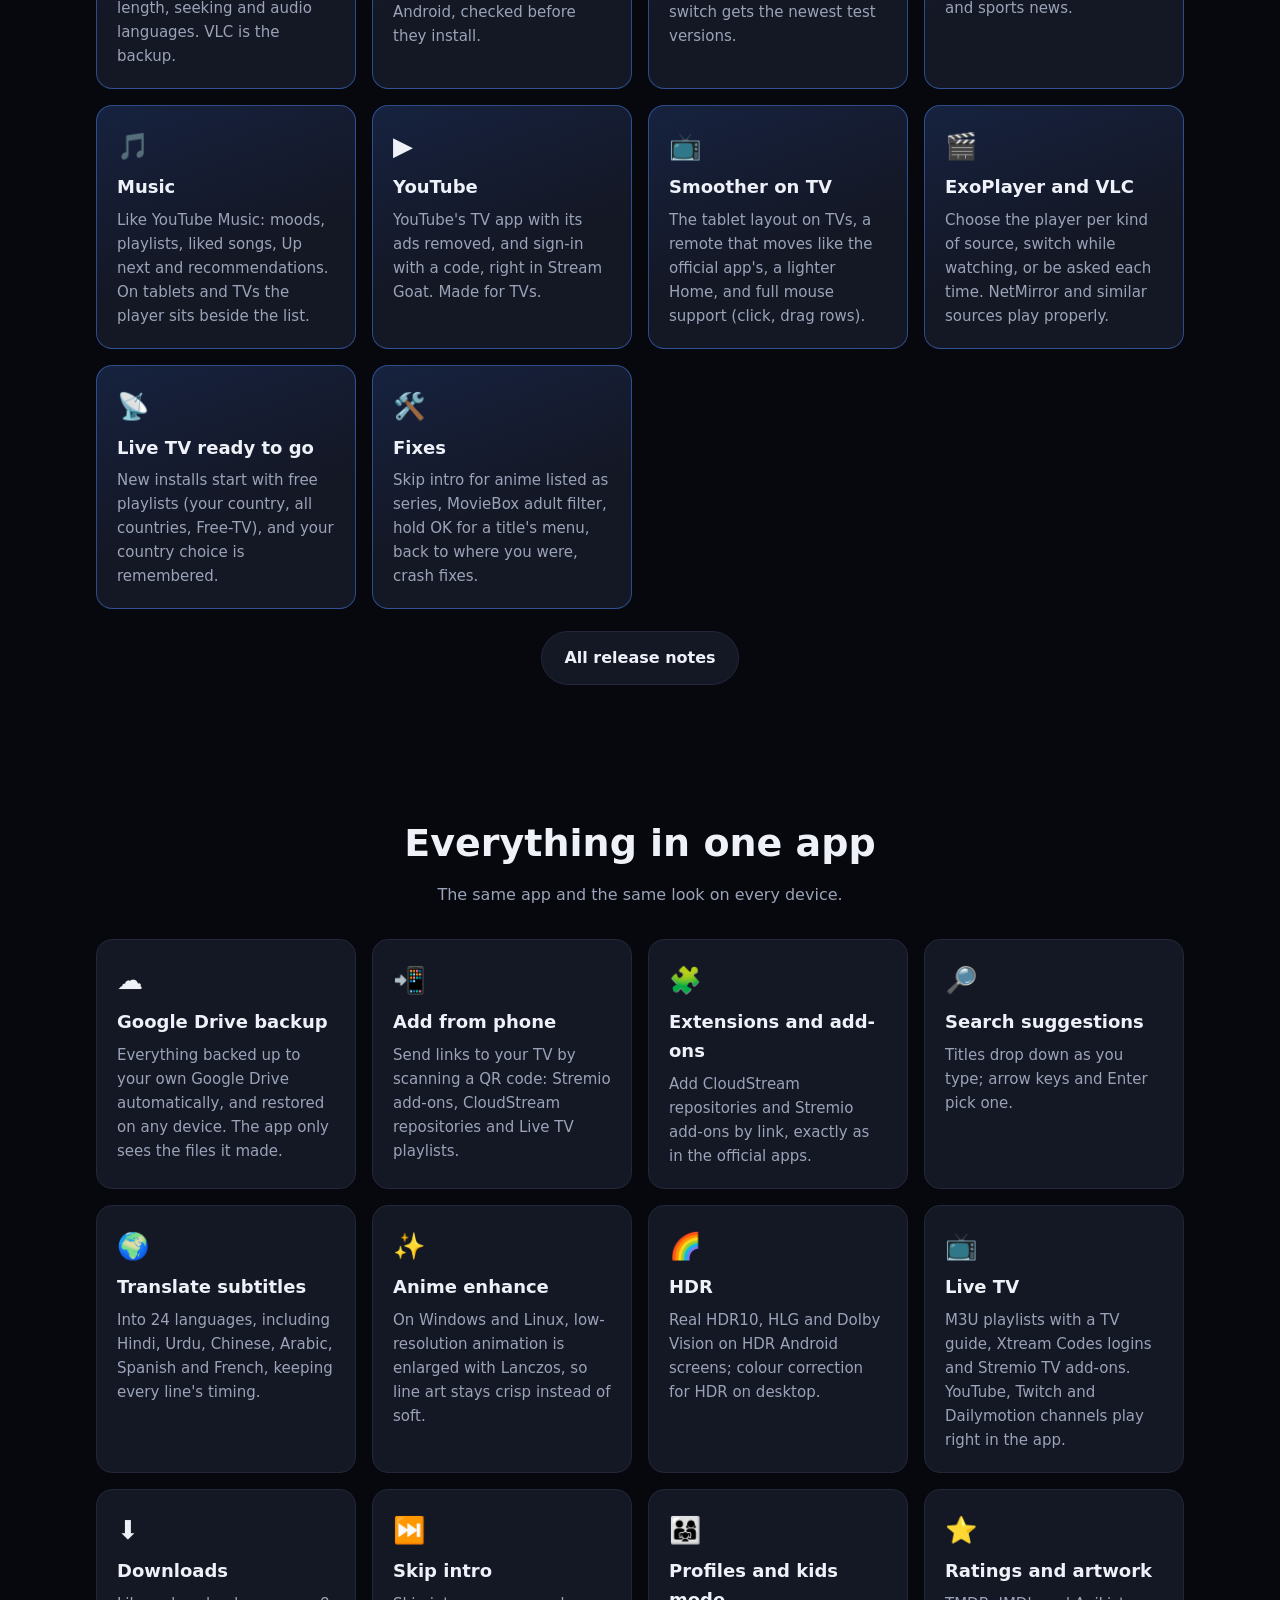
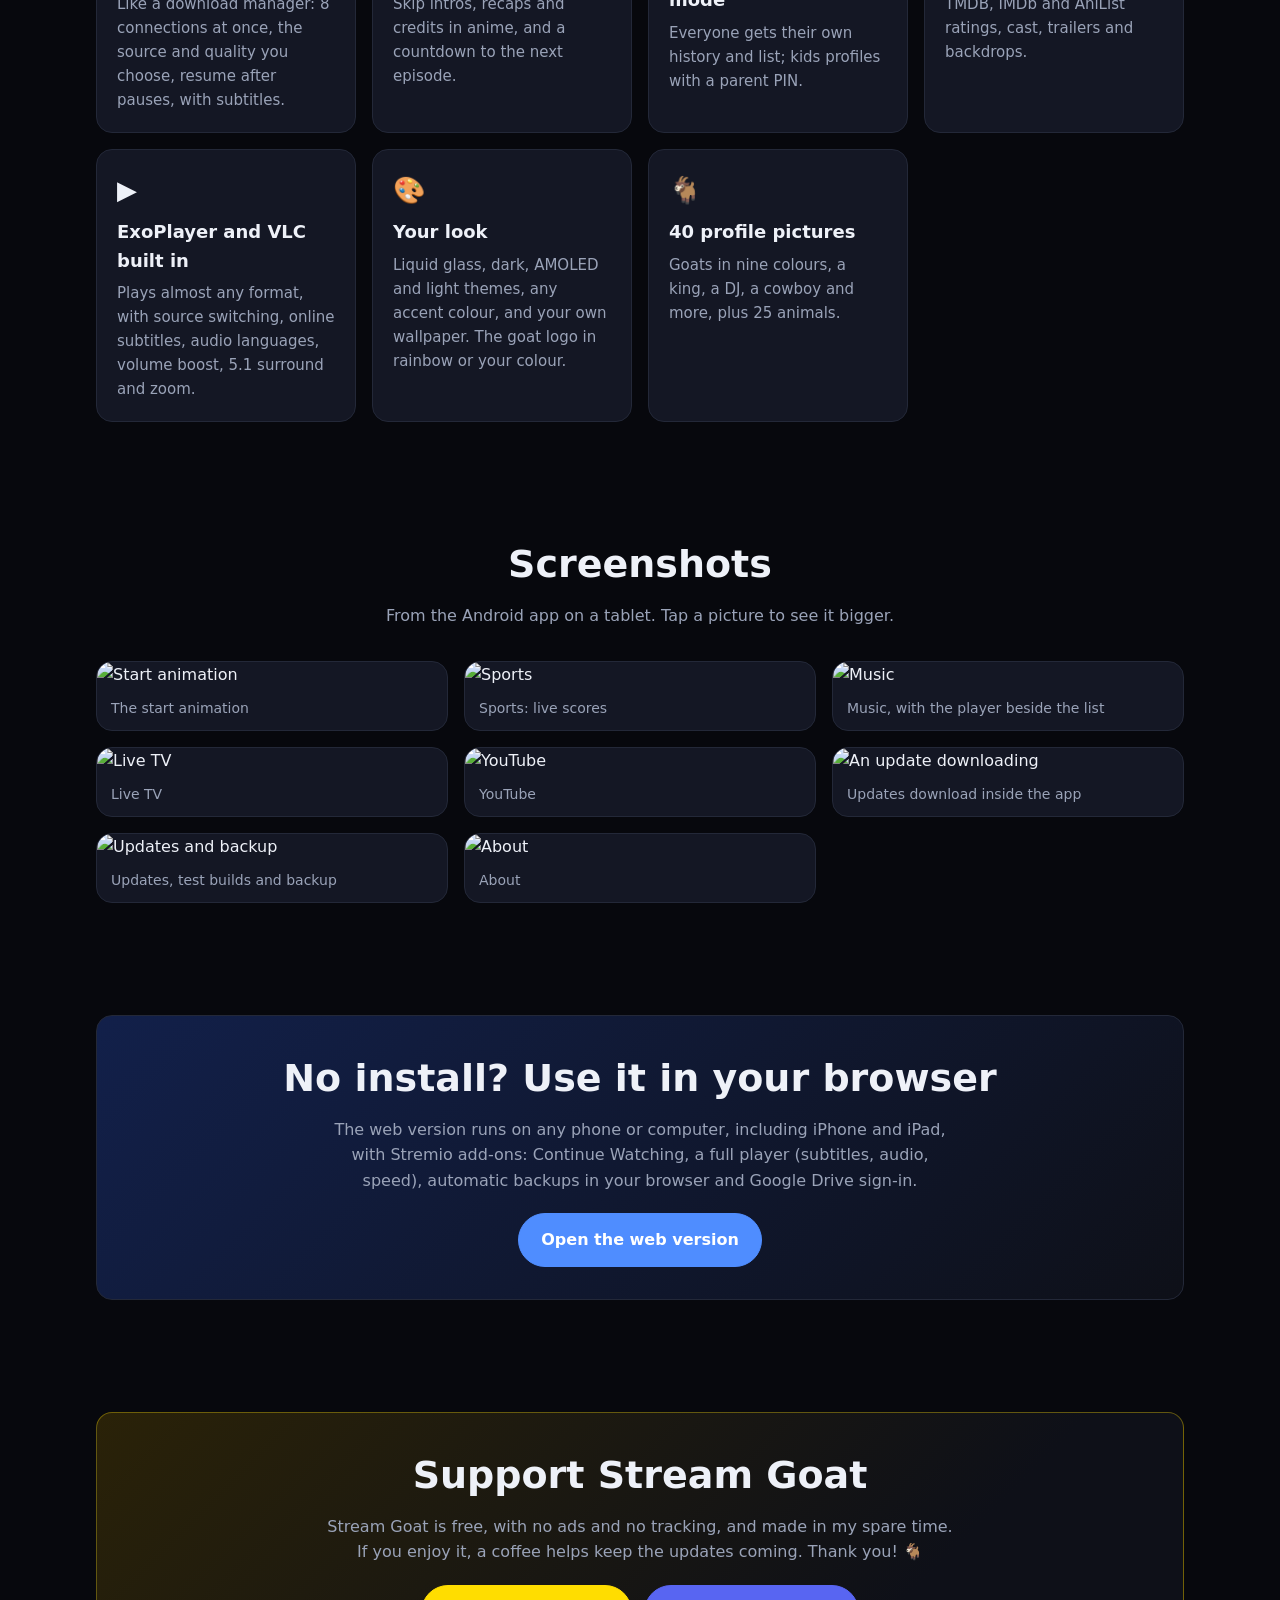
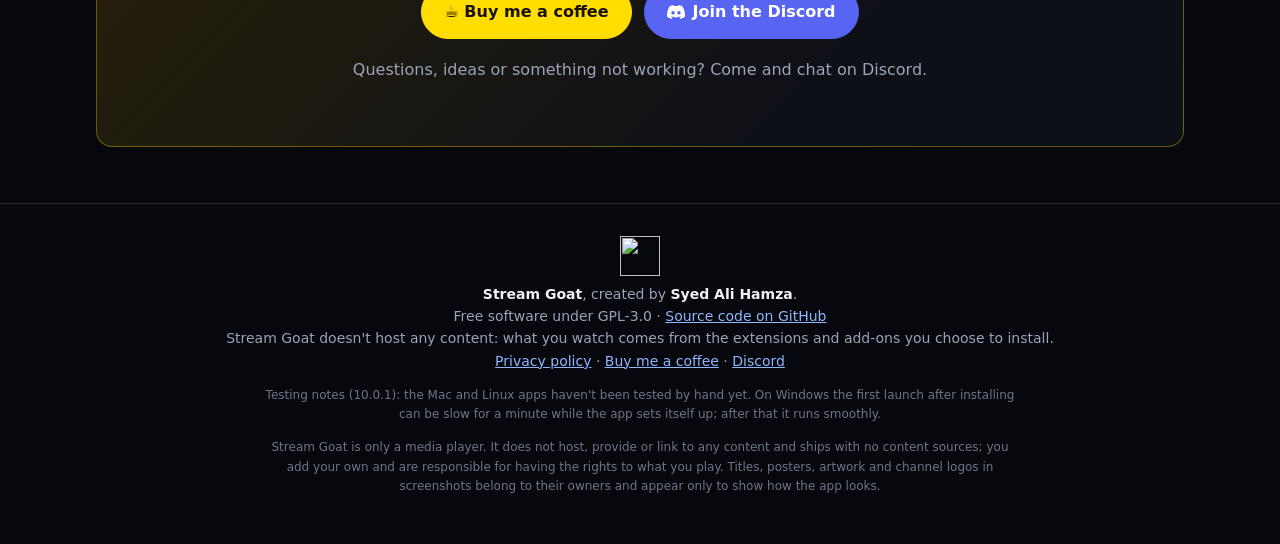
==== commit 45ac16fd: "Version 10.0.1: release notes, website and README Co-Authored-By: Claude Opus 5.5 <noreply@anthropic" ====
--- a/site/index.html
+++ b/site/index.html
@@ -6,7 +6,7 @@
 <title>Stream Goat</title>
 <meta name="description" content="Stream Goat: movies, series, anime and Live TV on Android, Android TV, Windows, Mac, Linux and in your browser. Runs CloudStream extensions and Stremio add-ons, with Google Drive backup. Created by Syed Ali Hamza.">
 <meta property="og:title" content="Stream Goat">
-<meta property="og:description" content="Movies, series, anime, Live TV, sports and music on Android, Android TV, Windows, Mac, Linux and in your browser. Free and open source. New in 10.0.0: updates inside the app, Sports, a new Music section, YouTube, ExoPlayer and a much smoother TV app.">
+<meta property="og:description" content="Movies, series, anime, Live TV, sports and music on Android, Android TV, Windows, Mac, Linux and in your browser. Free and open source. New in 10.0.1: the mpv player on computers (NetMirror plays) and small updates inside the app.">
 <meta property="og:image" content="screenshots/home.jpg">
 <link rel="icon" href="logo.svg" type="image/svg+xml">
 <link rel="apple-touch-icon" href="app/apple-touch-icon.png">
@@ -141,7 +141,7 @@
 
 <div class="hero">
   <div class="wrap">
-    <a class="pill" href="#new"><b>New in 10.0.0</b> · Sports, Music, YouTube, updates inside the app and a smoother TV →</a>
+    <a class="pill" href="#new"><b>New in 10.0.1</b> · mpv player on computers (NetMirror plays), small updates inside the app →</a>
     <h1>Stream Goat</h1>
     <p class="lead">Movies, series, anime and Live TV on <b>Android</b>, <b>Android TV</b>, <b>Windows</b>, <b>Mac</b>,
       <b>Linux</b> and <b>in your browser</b>. Runs CloudStream extensions and Stremio add-ons. Free and open source.</p>
@@ -161,15 +161,15 @@
     <div class="platforms">
       <div class="platform" data-os="windows">
         <h3>Windows <span class="tag">Your device</span></h3>
-        <p>Windows 10 and 11. Java and VLC are included, so there's nothing else to install.</p>
-        <a class="dl" href="https://github.com/sherazi5110/stream-goat/releases/latest/download/streamgoat-windows-10.0.0.msi">Installer (.msi)<small>streamgoat-windows-…msi · installs for your user, no admin needed</small></a>
-        <a class="dl" href="https://github.com/sherazi5110/stream-goat/releases/latest/download/streamgoat-windows-10.0.0-portable.zip">Portable (.zip)<small>Unzip anywhere and run Stream Goat.exe</small></a>
+        <p>Windows 10 and 11. Java, mpv and VLC are included, so there's nothing else to install.</p>
+        <a class="dl" href="https://github.com/sherazi5110/stream-goat/releases/latest/download/streamgoat-windows-10.0.1.msi">Installer (.msi)<small>streamgoat-windows-…msi · installs for your user, no admin needed</small></a>
+        <a class="dl" href="https://github.com/sherazi5110/stream-goat/releases/latest/download/streamgoat-windows-10.0.1-portable.zip">Portable (.zip)<small>Unzip anywhere and run Stream Goat.exe</small></a>
         <p style="margin:10px 0 0;font-size:13px">If Windows says "Windows protected your PC", click <b>More info → Run anyway</b> (the installer isn't signed yet).</p>
       </div>
       <div class="platform" data-os="mac">
         <h3>Mac <span class="tag">Your device</span></h3>
-        <p>Apple Silicon Macs (M1 and newer). Java and VLC are included.</p>
-        <a class="dl" href="https://github.com/sherazi5110/stream-goat/releases/latest/download/streamgoat-macos-arm64-10.0.0.dmg">Mac app (.dmg)<small>streamgoat-macos-arm64-10.0.0.dmg · drag Stream Goat to Applications</small></a>
+        <p>Apple Silicon Macs (M1 and newer). Java, mpv and VLC are included.</p>
+        <a class="dl" href="https://github.com/sherazi5110/stream-goat/releases/latest/download/streamgoat-macos-arm64-10.0.1.dmg">Mac app (.dmg)<small>streamgoat-macos-arm64-10.0.1.dmg · drag Stream Goat to Applications</small></a>
         <p style="margin:10px 0 0;font-size:13px">The first time, macOS blocks it (not signed with an Apple certificate yet): open <b>System Settings → Privacy &amp; Security</b> and click <b>Open Anyway</b>.</p>
       </div>
       <div class="platform" data-os="android">
@@ -206,17 +206,19 @@
     </div>
     <p class="note">Step-by-step help for every device: <a href="https://github.com/sherazi5110/stream-goat/blob/main/INSTALL.md">install guide</a>.
       iPhone and iPad: use the <a href="app/">web version</a> and add it to your home screen.</p>
-    <p class="note"><b>Updating to 10.0.0 on Android?</b> One last time, uninstall the old version first: back up before you
-      uninstall (Settings → Updates and backup: Google Drive, or <i>Back up</i> to a file) and restore after installing. From the next
-      version on, updates install over the old one from inside the app (Settings → Updates and backup), keeping everything.</p>
+    <p class="note"><b>Updating?</b> From 10.0.0 on, new versions install over the old one from inside the app (Settings → Updates
+      and backup), keeping everything. Coming from 9.x on Android, uninstall once first: back up before (Settings → Updates and backup)
+      and restore after installing.</p>
   </div>
 </section>
 
 <section id="new">
   <div class="wrap">
-    <h2>What's new in 10.0.0</h2>
-    <p class="sub">A big update for TVs and new sections for sports and music. Every change is on the <a href="releases.html">Releases</a> page.</p>
+    <h2>What's new in 10.0.1 and 10.0.0</h2>
+    <p class="sub">A new player on computers, small updates, and (in 10.0.0) a big update for TVs with new sections for sports and music. Every change is on the <a href="releases.html">Releases</a> page.</p>
     <div class="features">
+      <div class="feature new"><div class="icon">🎞️</div><h3>mpv player (10.0.1)</h3><p>Windows, Mac and Linux play with mpv, like ExoPlayer on Android: NetMirror plays with its real length, seeking and audio languages. VLC is the backup.</p></div>
+      <div class="feature new"><div class="icon">🩹</div><h3>Small updates (10.0.1)</h3><p>Updates download only what changed: about 15 MB on computers and a few MB on Android, checked before they install.</p></div>
       <div class="feature new"><div class="icon">⬆️</div><h3>Updates inside the app</h3><p>New versions download and install from the app, with a progress bar. A Test builds switch gets the newest test versions.</p></div>
       <div class="feature new"><div class="icon">⚽</div><h3>Sports</h3><p>Live scores for football, cricket, basketball, tennis, F1 and more: a live banner, live now, coming up, results and sports news.</p></div>
       <div class="feature new"><div class="icon">🎵</div><h3>Music</h3><p>Like YouTube Music: moods, playlists, liked songs, Up next and recommendations. On tablets and TVs the player sits beside the list.</p></div>
@@ -305,7 +307,7 @@
     Stream Goat doesn't host any content: what you watch comes from the extensions and add-ons you choose to install.<br>
     <a href="privacy.html">Privacy policy</a> · <a href="https://buymeacoffee.com/syedalihamza" target="_blank" rel="noopener">Buy me a coffee</a> · <a href="https://discord.gg/PUmEQzJSa" target="_blank" rel="noopener">Discord</a>
   </div>
-  <p style="max-width:760px;margin:14px auto 0;font-size:12px;opacity:.7">Testing notes (10.0.0): the Mac and Linux apps haven't been tested by hand yet. On Windows the first launch after installing can be slow for a minute while the app sets itself up; after that it runs smoothly.</p>
+  <p style="max-width:760px;margin:14px auto 0;font-size:12px;opacity:.7">Testing notes (10.0.1): the Mac and Linux apps haven't been tested by hand yet. On Windows the first launch after installing can be slow for a minute while the app sets itself up; after that it runs smoothly.</p>
   <p style="max-width:760px;margin:14px auto 0;font-size:12px;opacity:.7">Stream Goat is only a media player. It does not host, provide or link to any content and ships with no content sources; you add your own and are responsible for having the rights to what you play. Titles, posters, artwork and channel logos in screenshots belong to their owners and appear only to show how the app looks.</p>
 </footer>
 
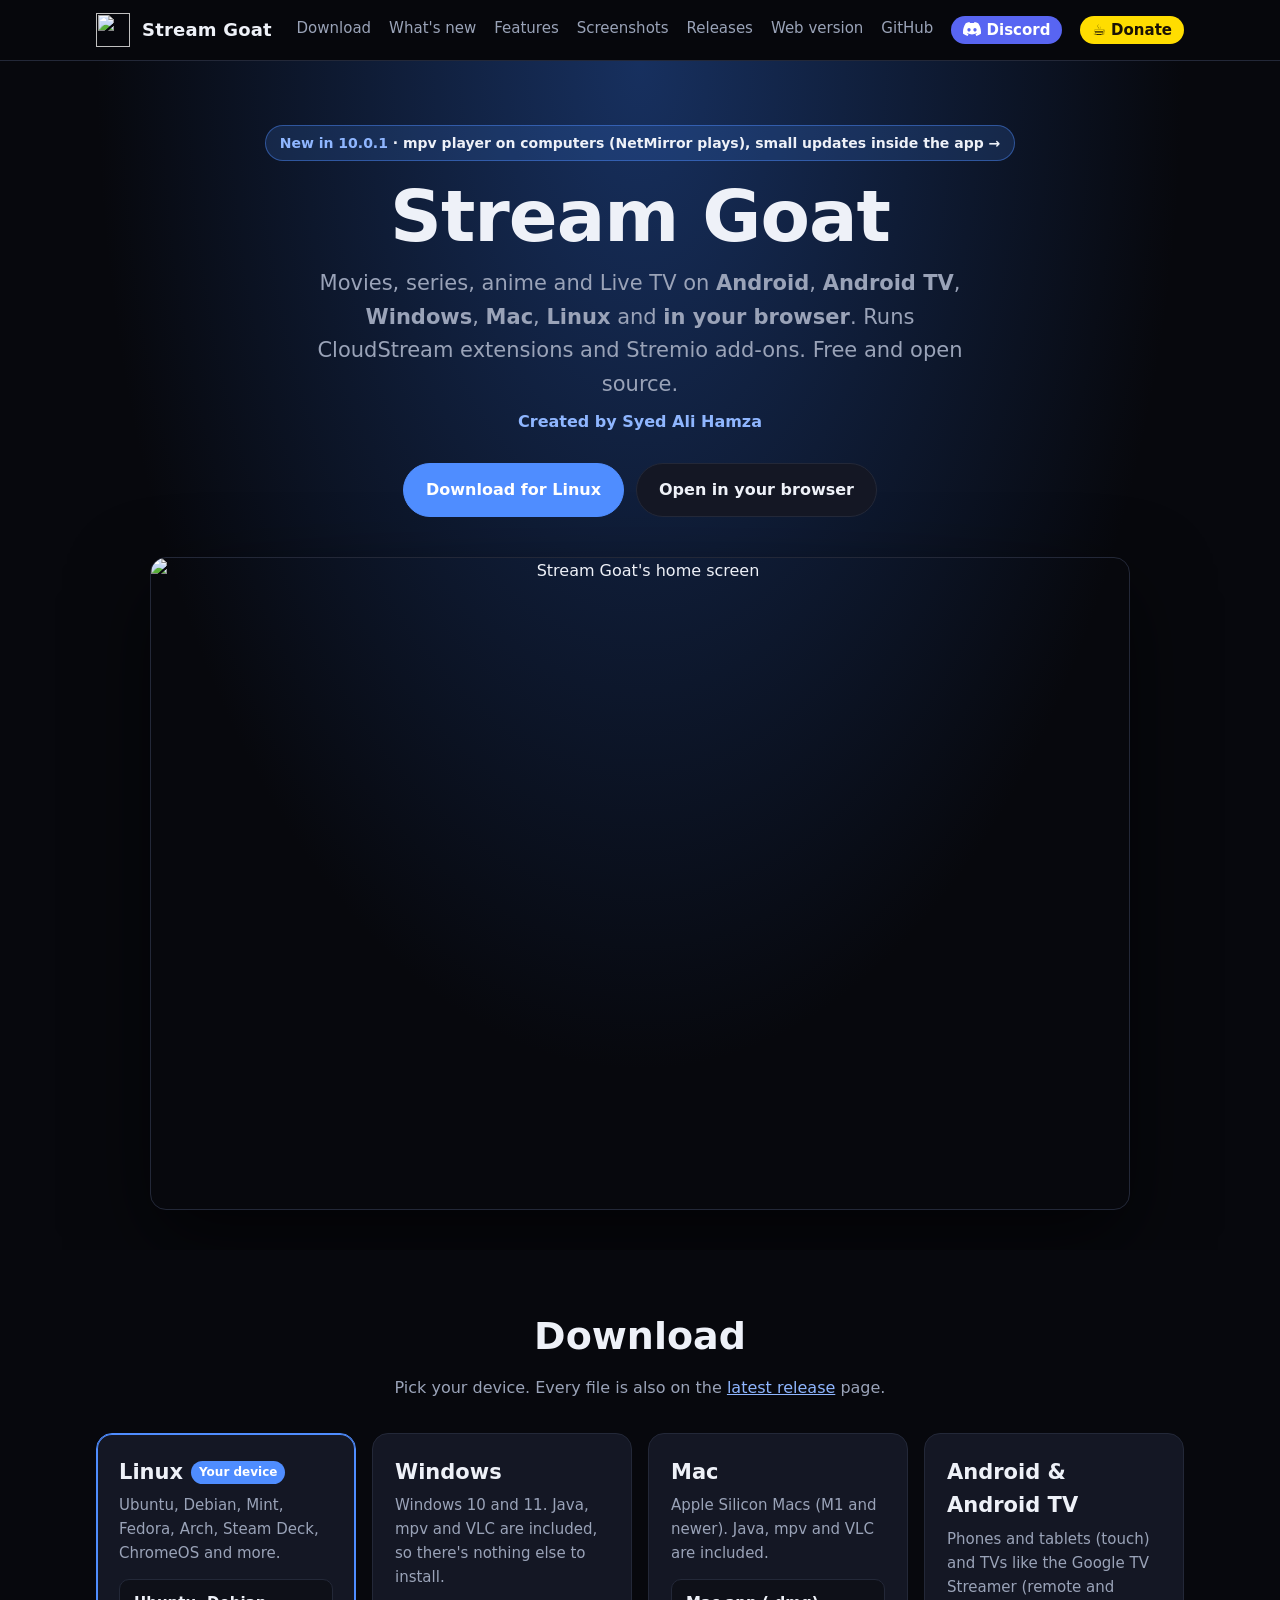
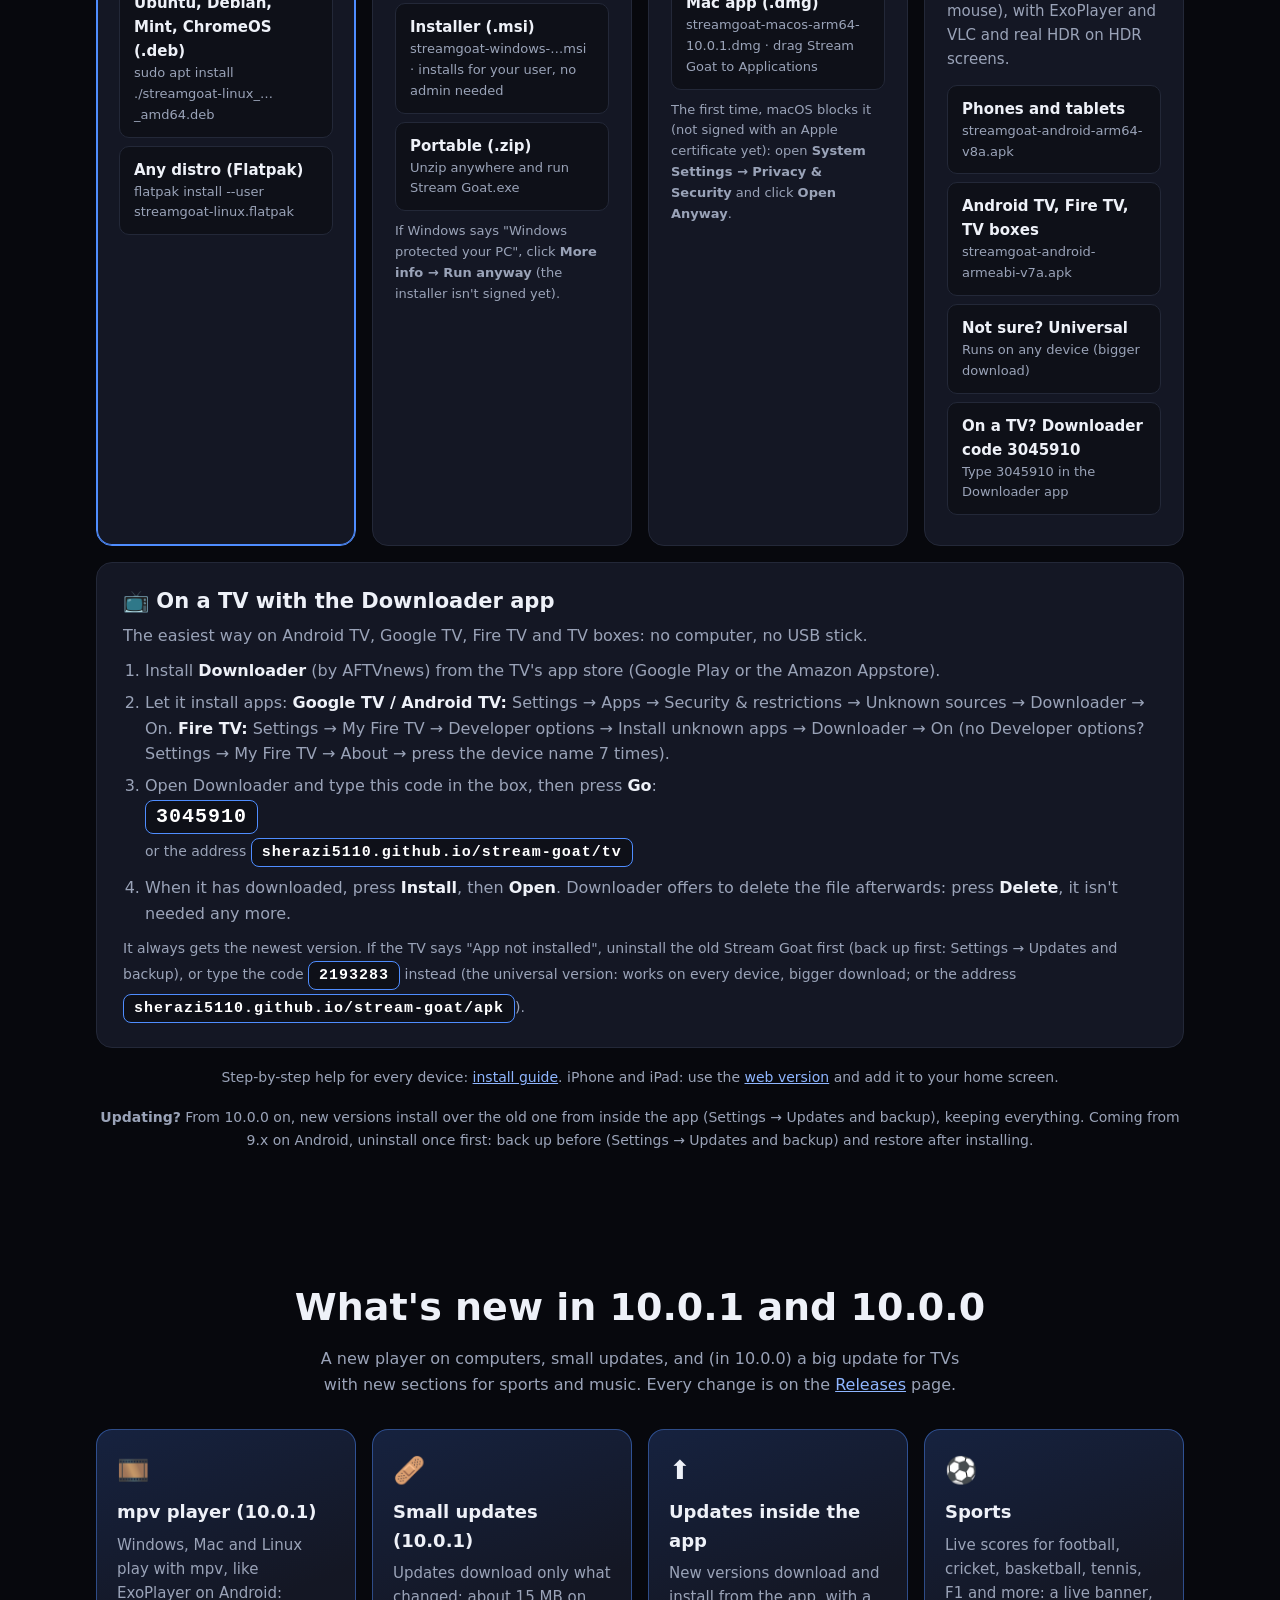
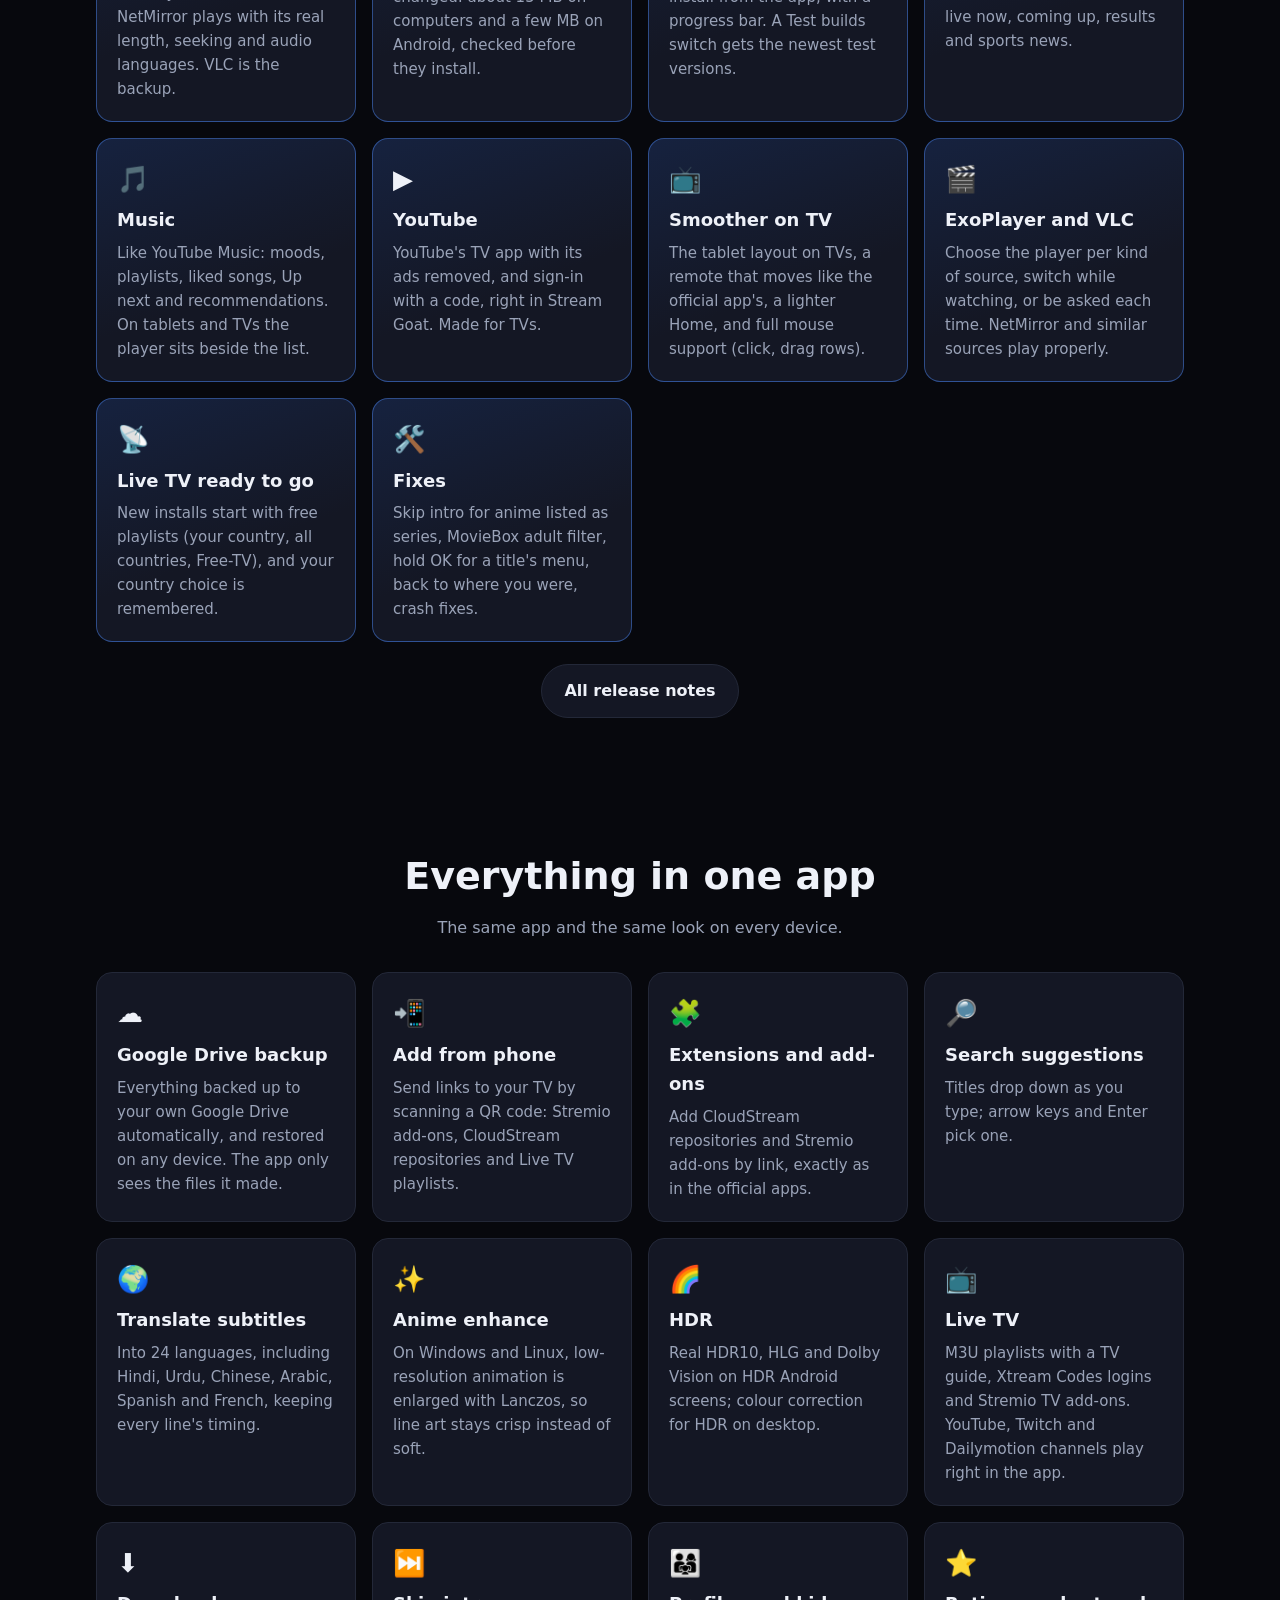
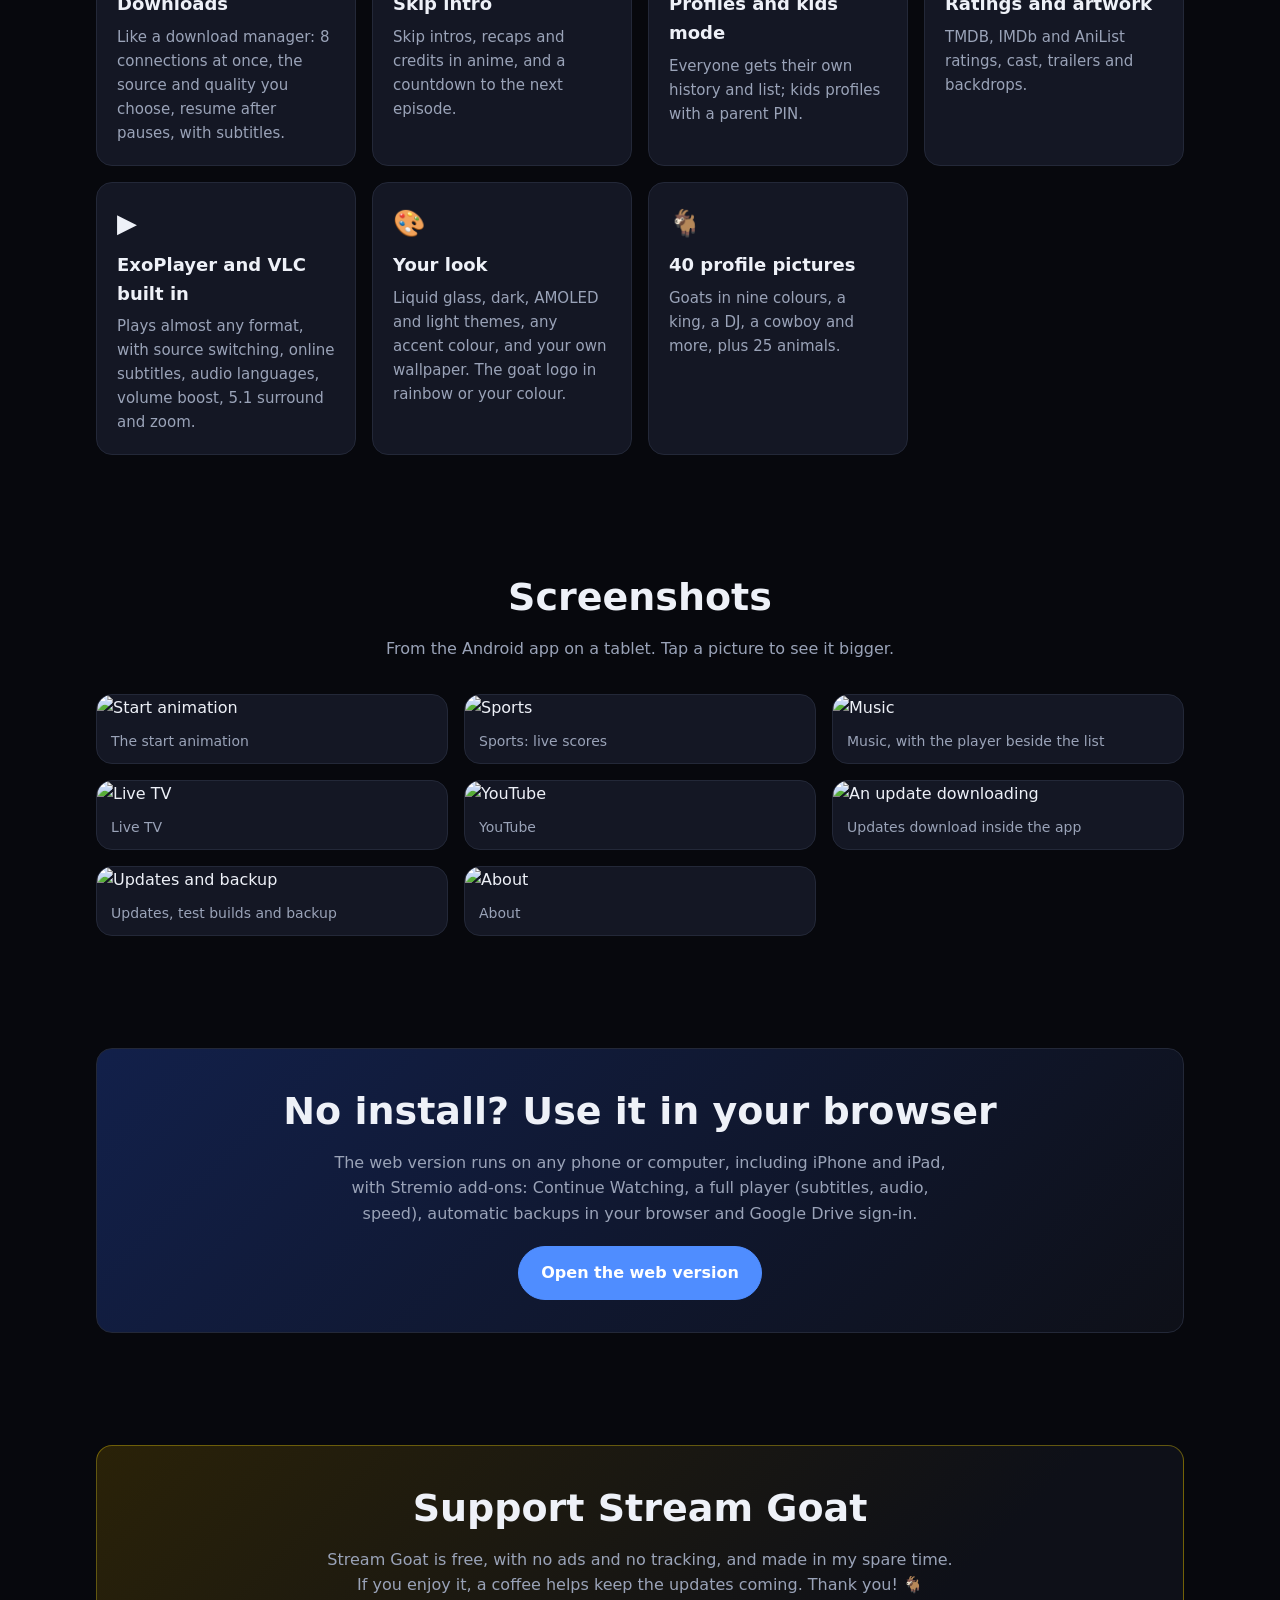
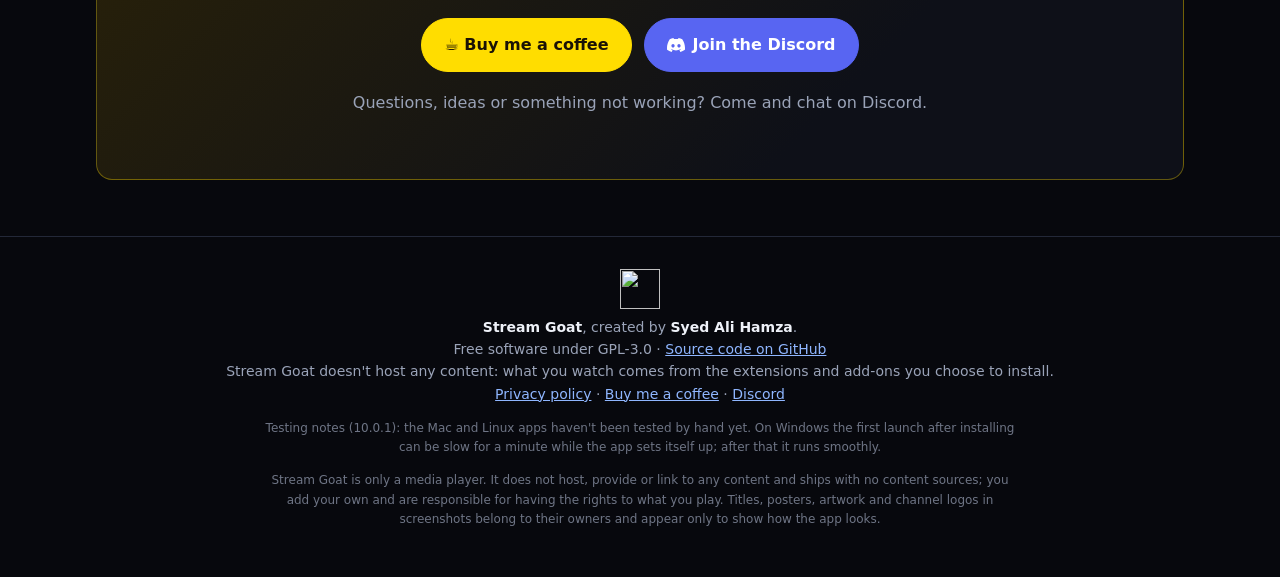
==== commit 80d47e8f: "Downloader code 2193283 (universal APK, always the newest) on the website, README and install guide " ====
--- a/site/index.html
+++ b/site/index.html
@@ -202,7 +202,7 @@
         <li>When it has downloaded, press <b>Install</b>, then <b>Open</b>. Downloader offers to delete the file afterwards: press <b>Delete</b>, it isn't needed any more.</li>
       </ol>
       <p style="color:var(--muted);margin:10px 0 0;font-size:14px">It always gets the newest version. If the TV says "App not installed", uninstall the old Stream Goat first
-        (back up first: Settings → Updates and backup), or type <span class="code" style="font-size:15px">sherazi5110.github.io/stream-goat/apk</span> instead (works on every device, bigger download).</p>
+        (back up first: Settings → Updates and backup), or type the code <span class="code" style="font-size:15px">2193283</span> instead (the universal version: works on every device, bigger download; or the address <span class="code" style="font-size:15px">sherazi5110.github.io/stream-goat/apk</span>).</p>
     </div>
     <p class="note">Step-by-step help for every device: <a href="https://github.com/sherazi5110/stream-goat/blob/main/INSTALL.md">install guide</a>.
       iPhone and iPad: use the <a href="app/">web version</a> and add it to your home screen.</p>
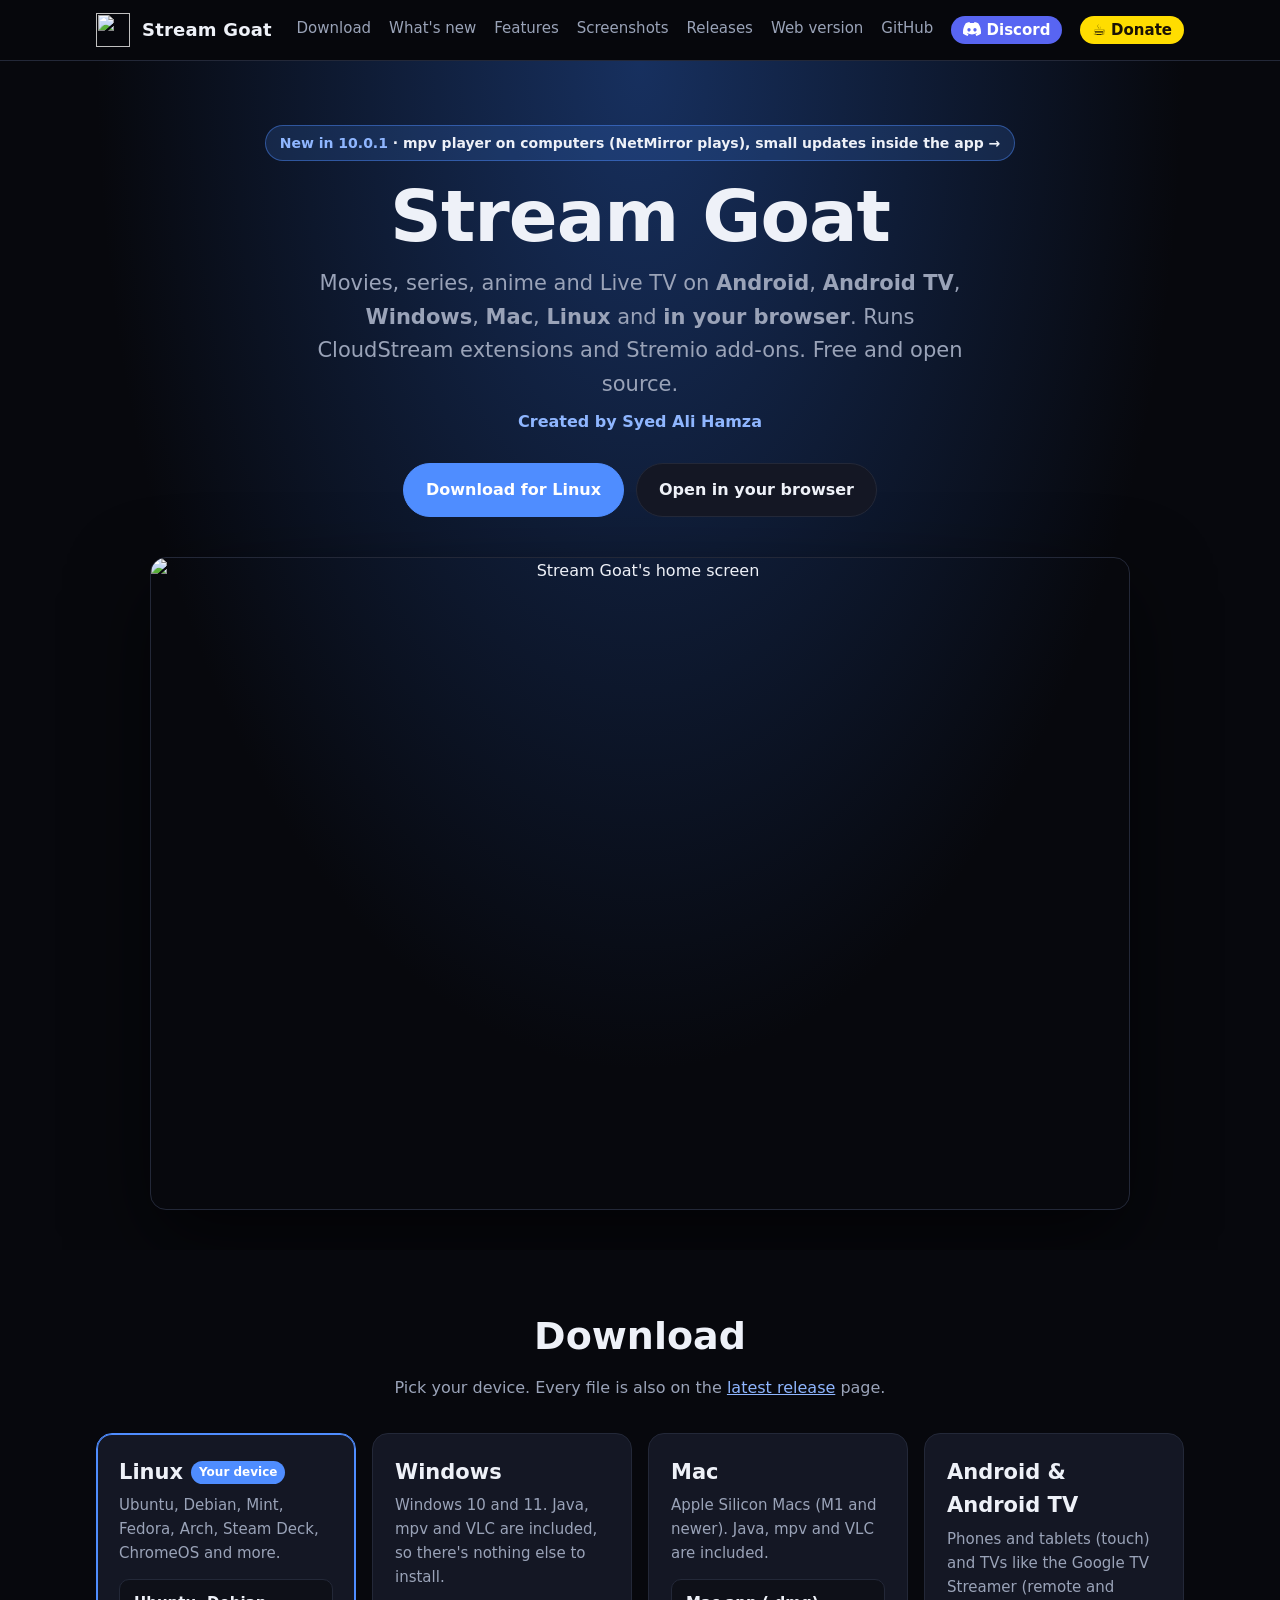
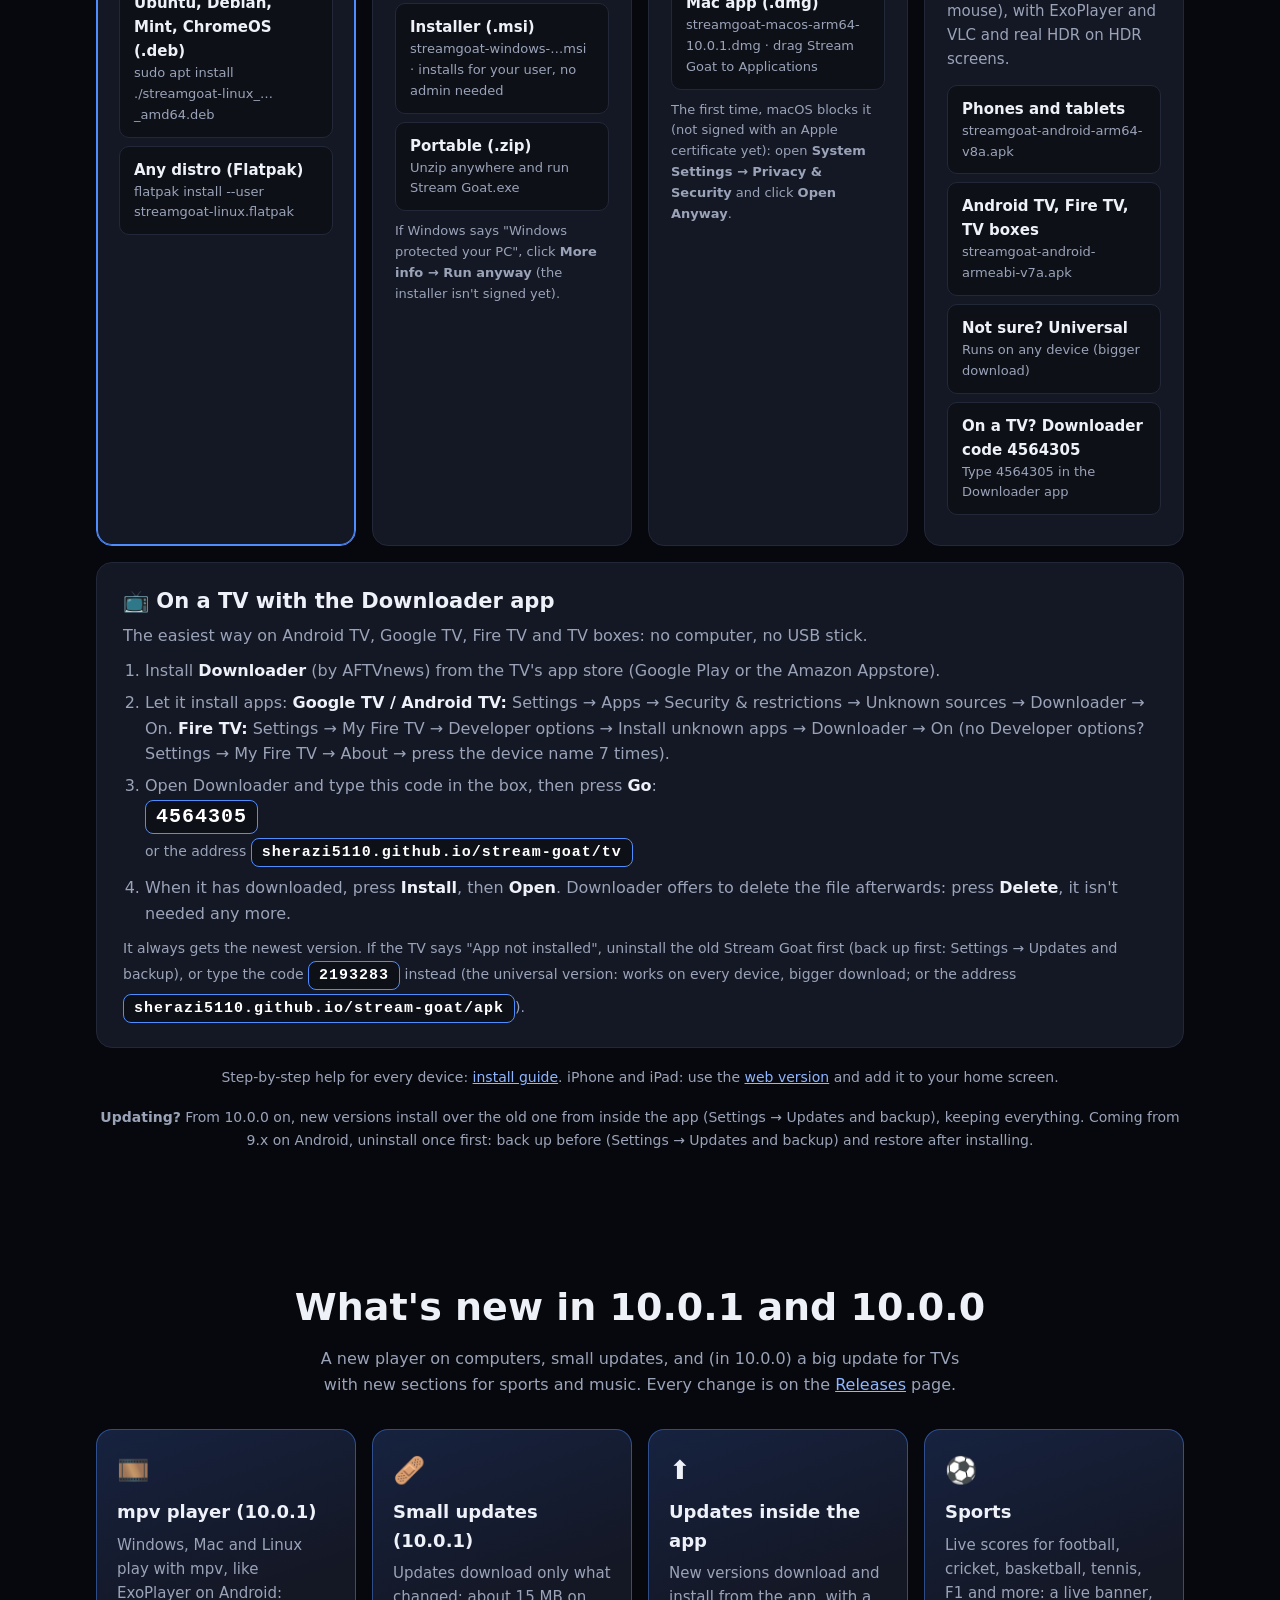
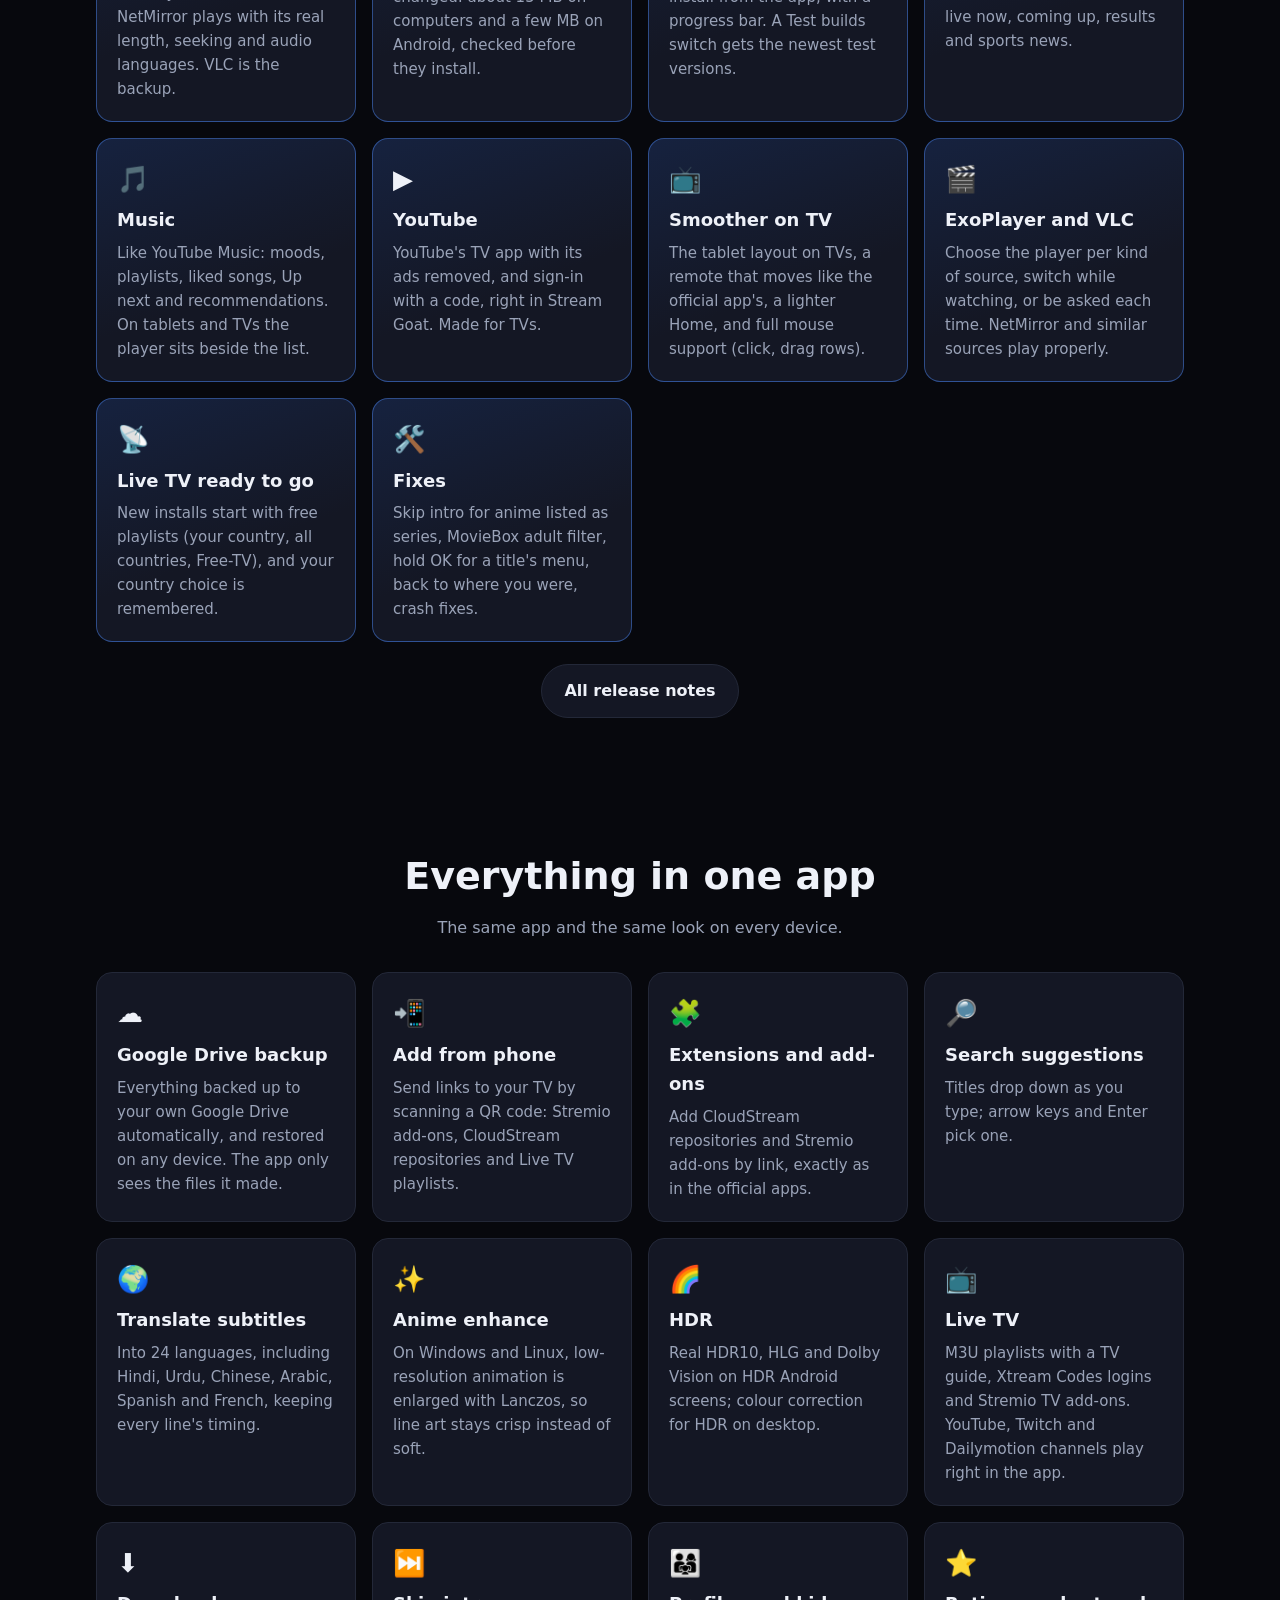
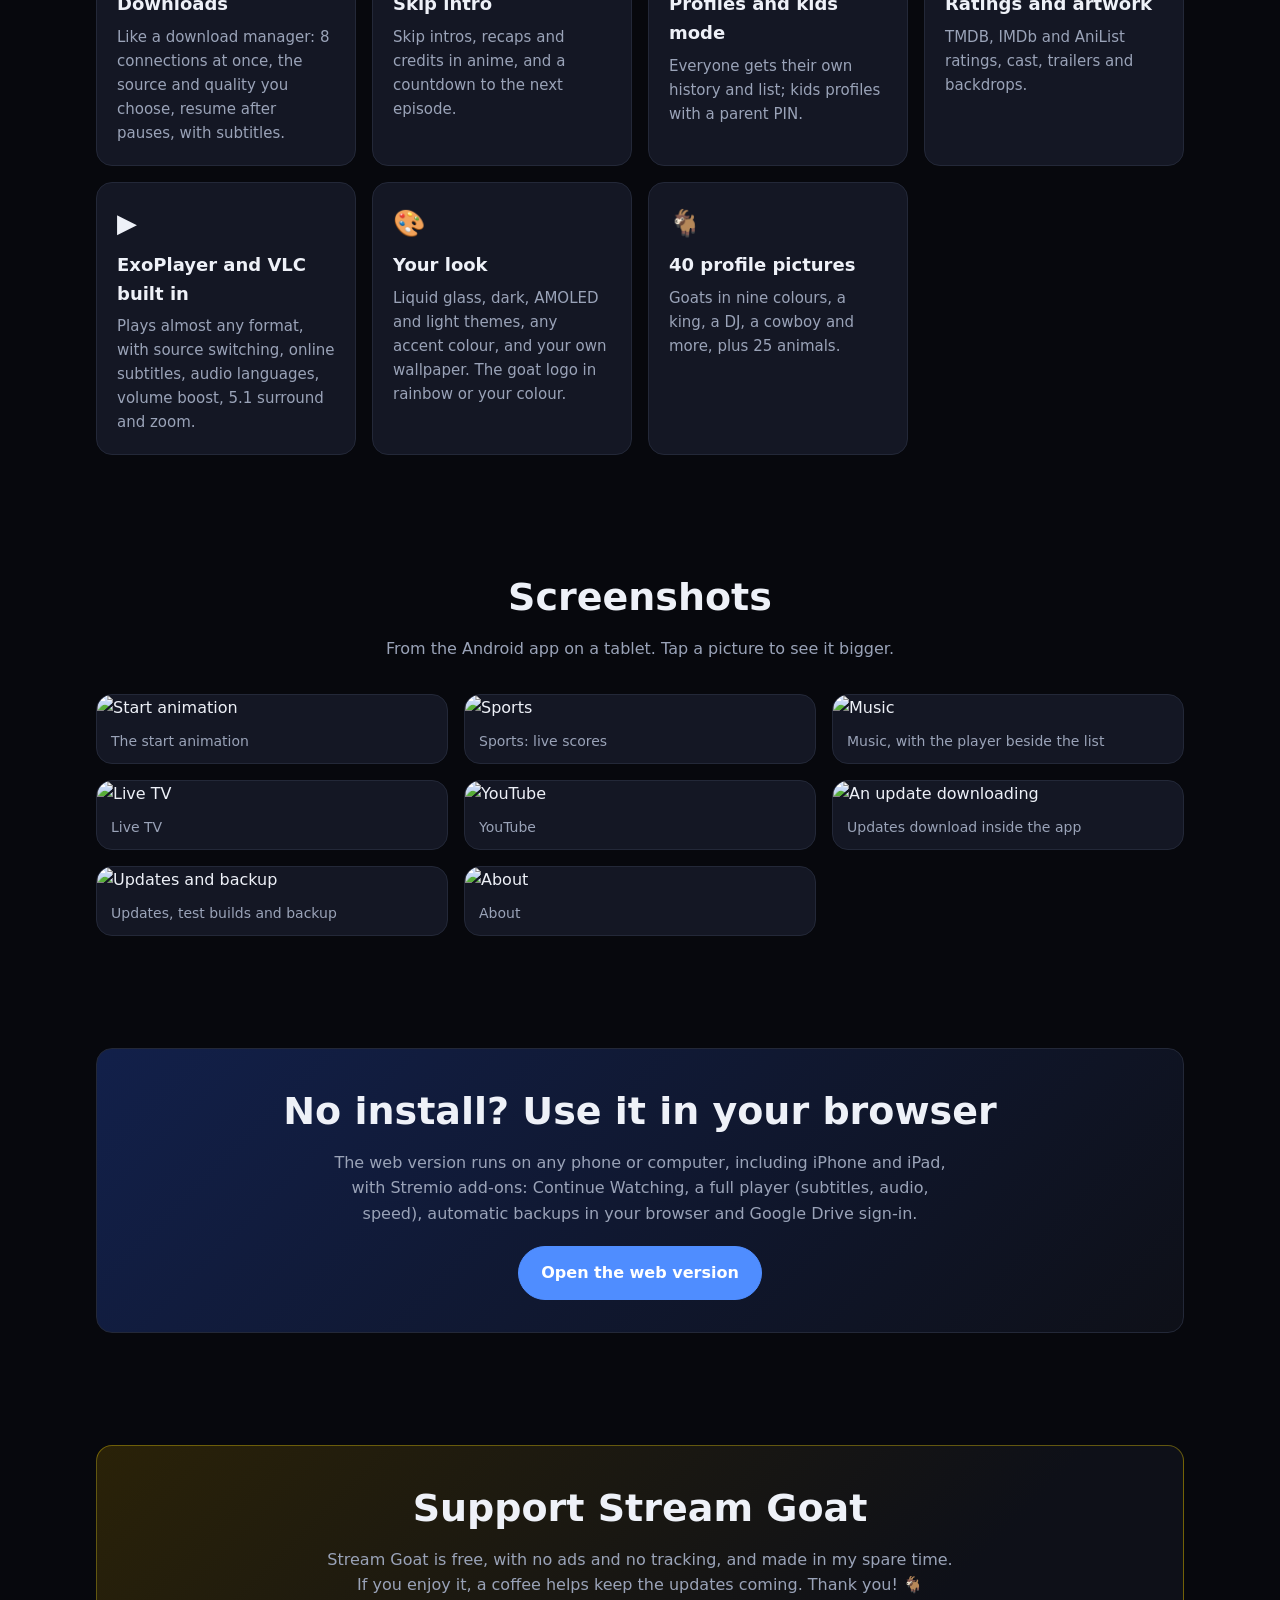
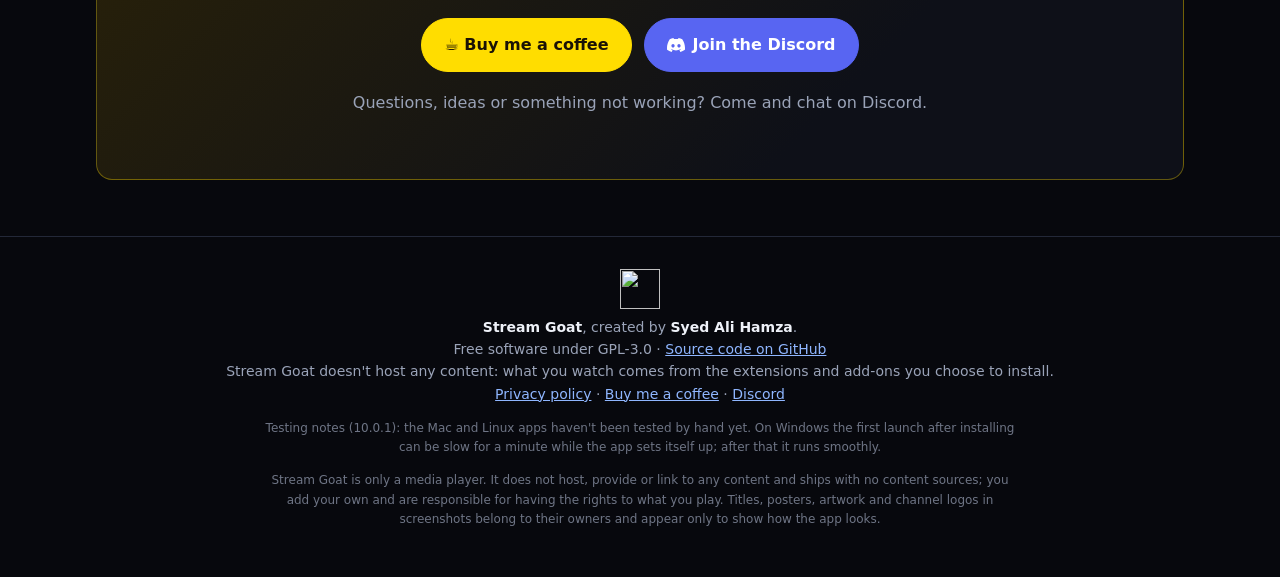
==== commit fef749d8: "Downloader code for the TV version: 4564305 Co-Authored-By: Claude Opus 5.5 <noreply@anthropic.com> " ====
--- a/site/index.html
+++ b/site/index.html
@@ -178,7 +178,7 @@
         <a class="dl" href="https://github.com/sherazi5110/stream-goat/releases/latest/download/streamgoat-android-arm64-v8a.apk">Phones and tablets<small>streamgoat-android-arm64-v8a.apk</small></a>
         <a class="dl" href="https://github.com/sherazi5110/stream-goat/releases/latest/download/streamgoat-android-armeabi-v7a.apk">Android TV, Fire TV, TV boxes<small>streamgoat-android-armeabi-v7a.apk</small></a>
         <a class="dl" href="https://github.com/sherazi5110/stream-goat/releases/latest/download/streamgoat-android-universal.apk">Not sure? Universal<small>Runs on any device (bigger download)</small></a>
-        <a class="dl" href="#tv">On a TV? Downloader code 3045910<small>Type 3045910 in the Downloader app</small></a>
+        <a class="dl" href="#tv">On a TV? Downloader code 4564305<small>Type 4564305 in the Downloader app</small></a>
       </div>
       <div class="platform" data-os="linux">
         <h3>Linux <span class="tag">Your device</span></h3>
@@ -197,7 +197,7 @@
           <b>Fire TV:</b> Settings → My Fire TV → Developer options → Install unknown apps → Downloader → On
           (no Developer options? Settings → My Fire TV → About → press the device name 7 times).</li>
         <li>Open Downloader and type this code in the box, then press <b>Go</b>:<br>
-          <span class="code">3045910</span><br>
+          <span class="code">4564305</span><br>
           <span style="color:var(--muted);font-size:14px">or the address <span class="code" style="font-size:15px">sherazi5110.github.io/stream-goat/tv</span></span></li>
         <li>When it has downloaded, press <b>Install</b>, then <b>Open</b>. Downloader offers to delete the file afterwards: press <b>Delete</b>, it isn't needed any more.</li>
       </ol>
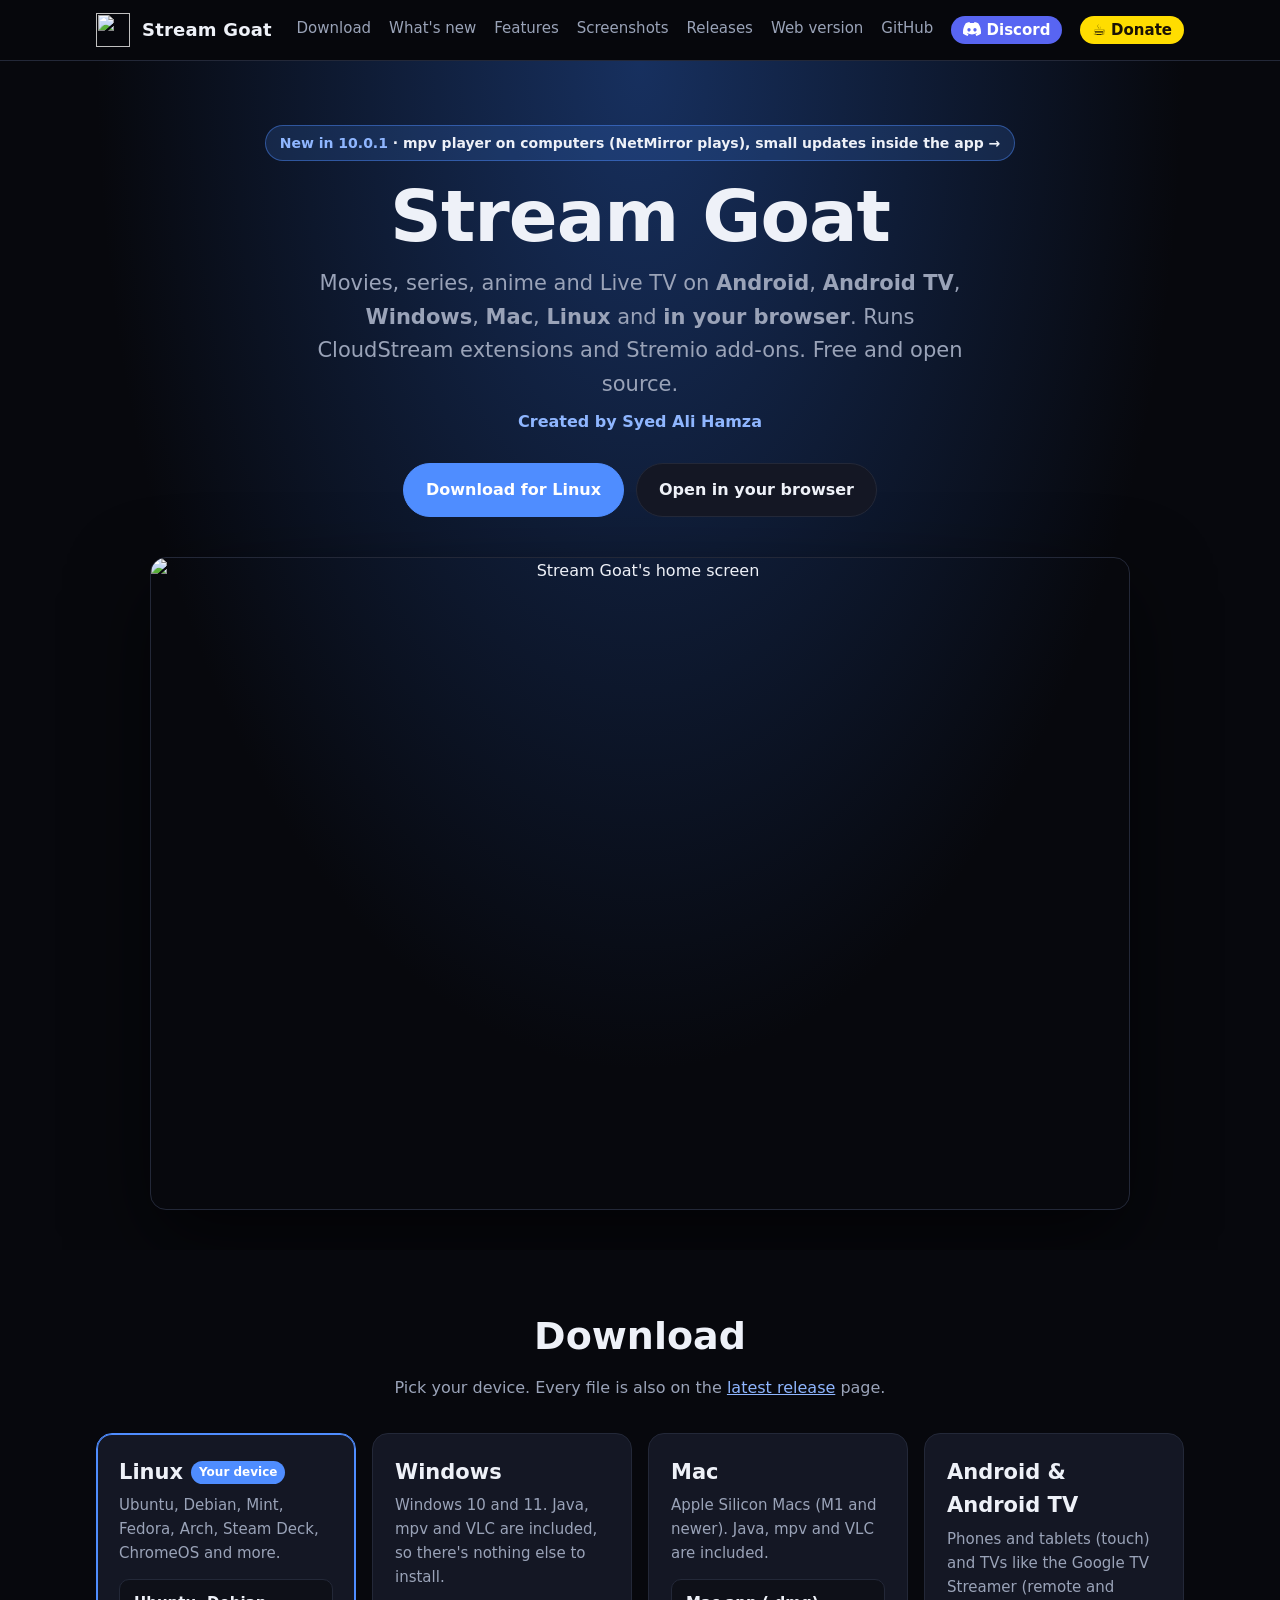
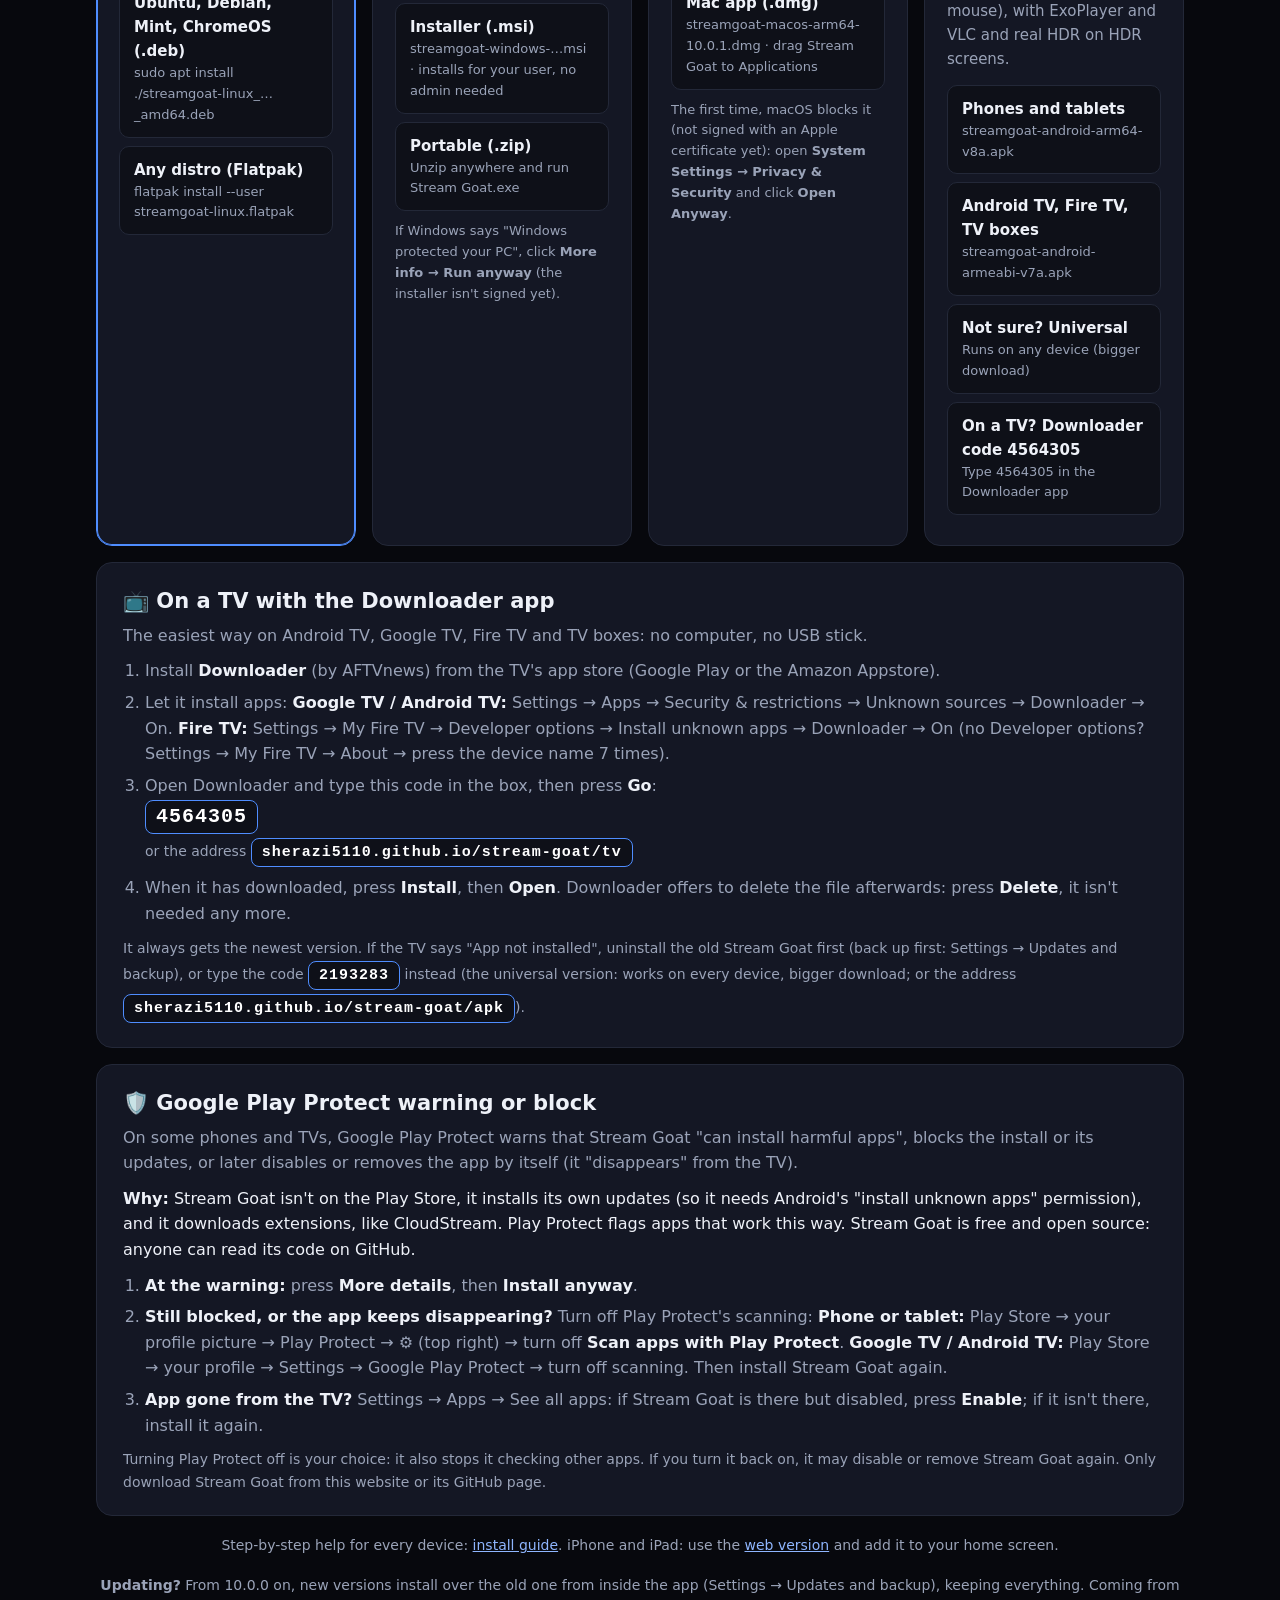
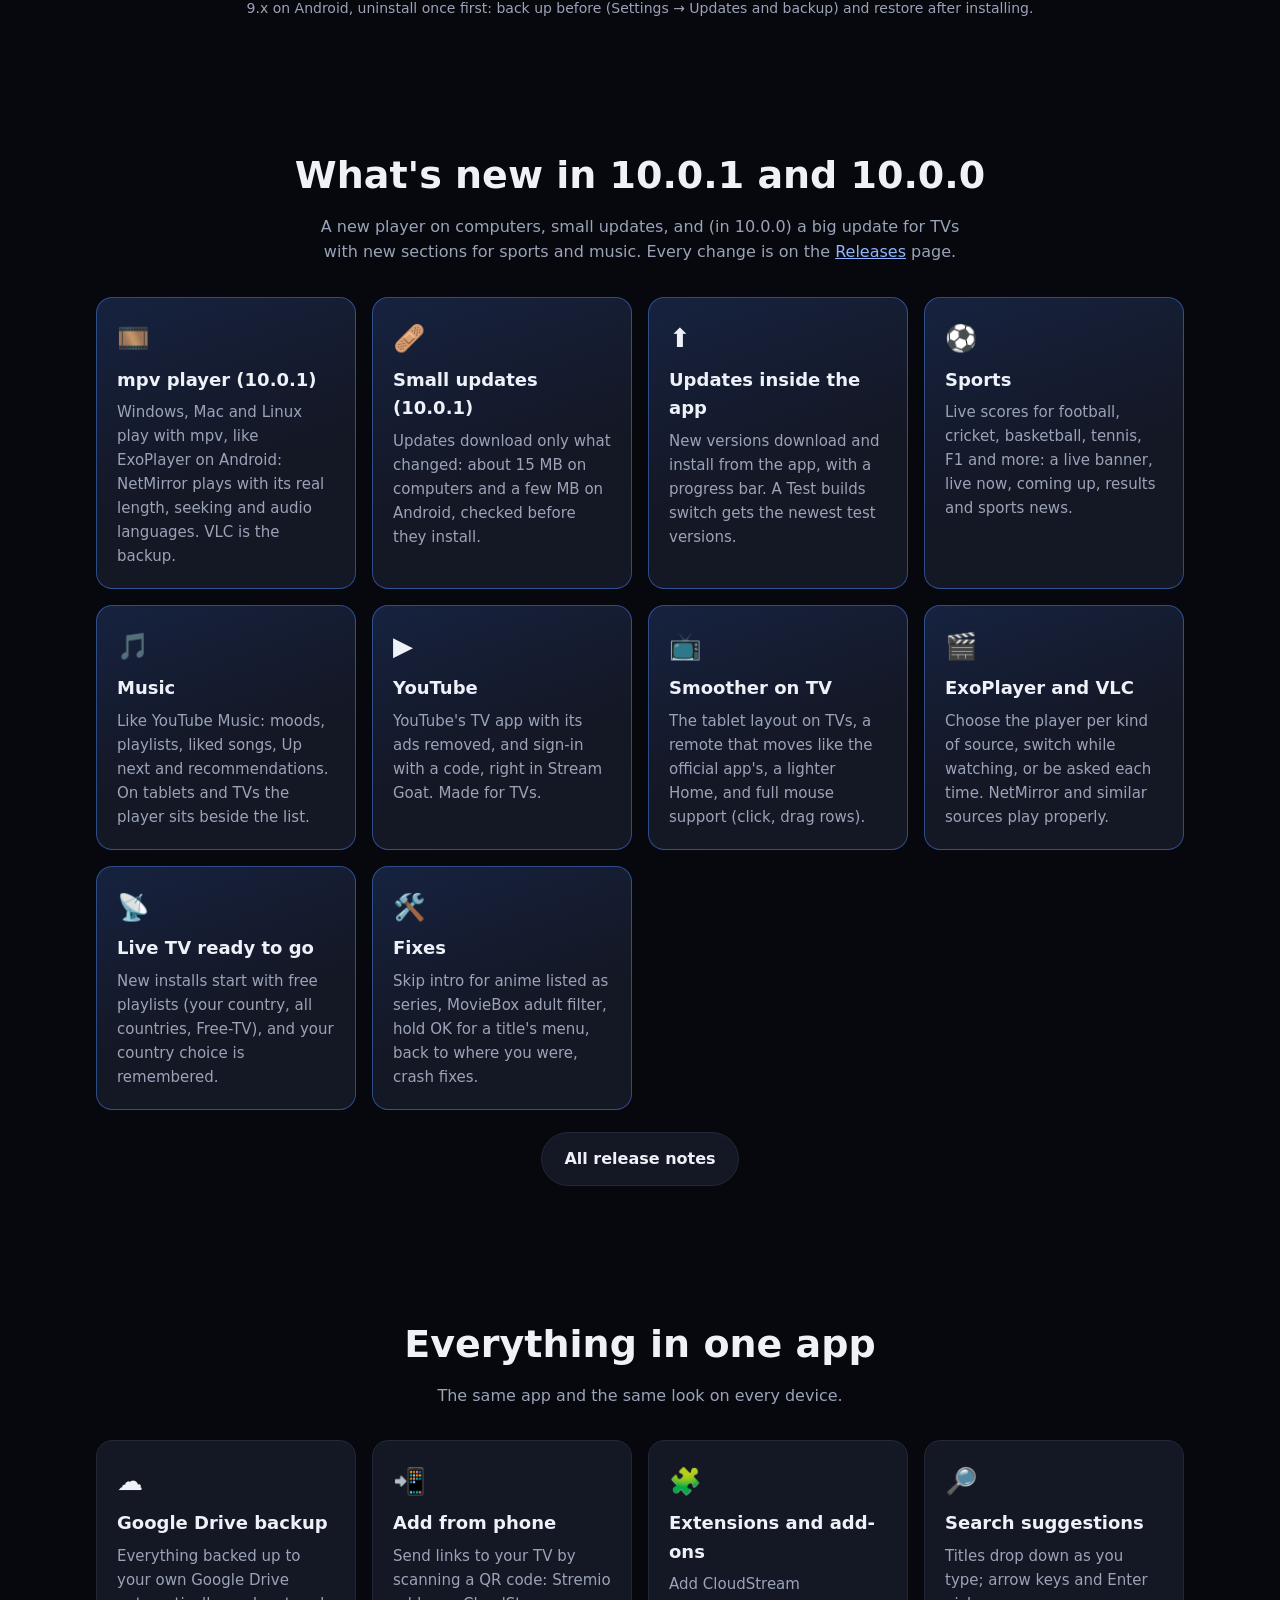
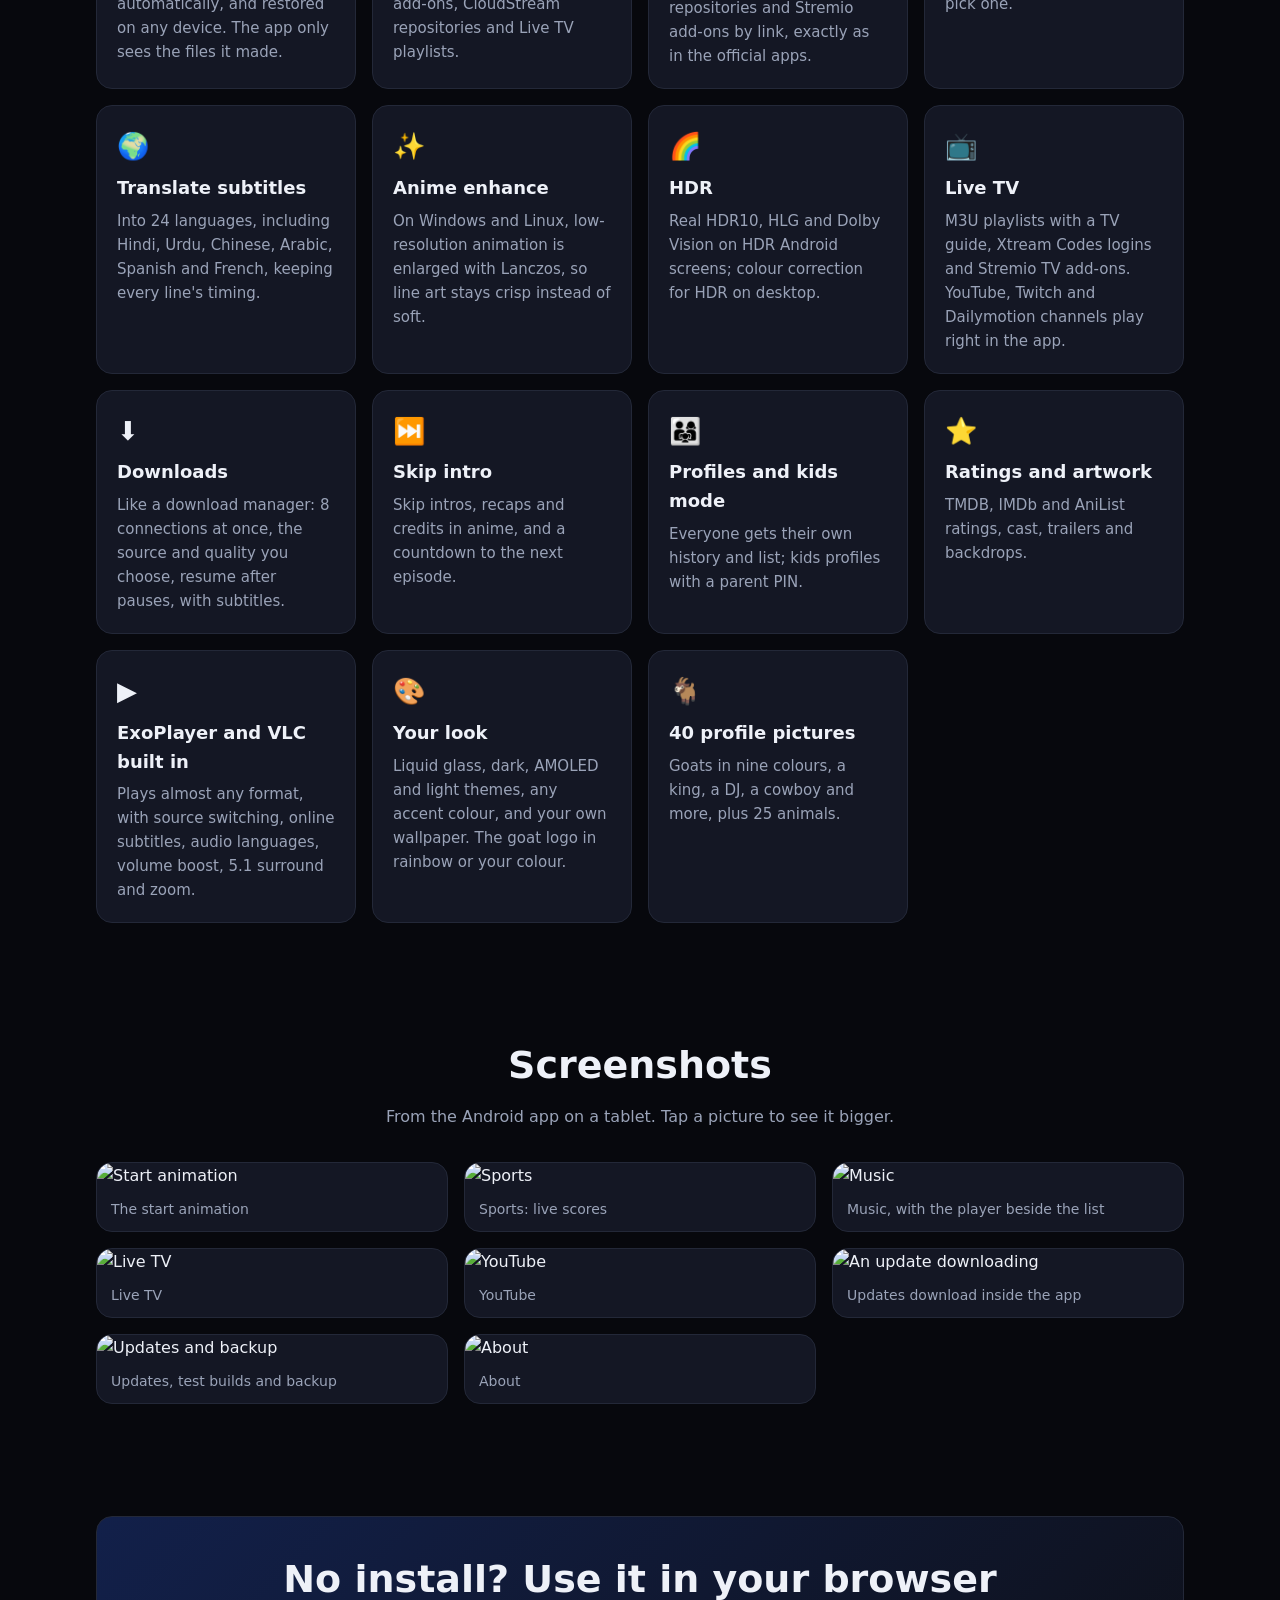
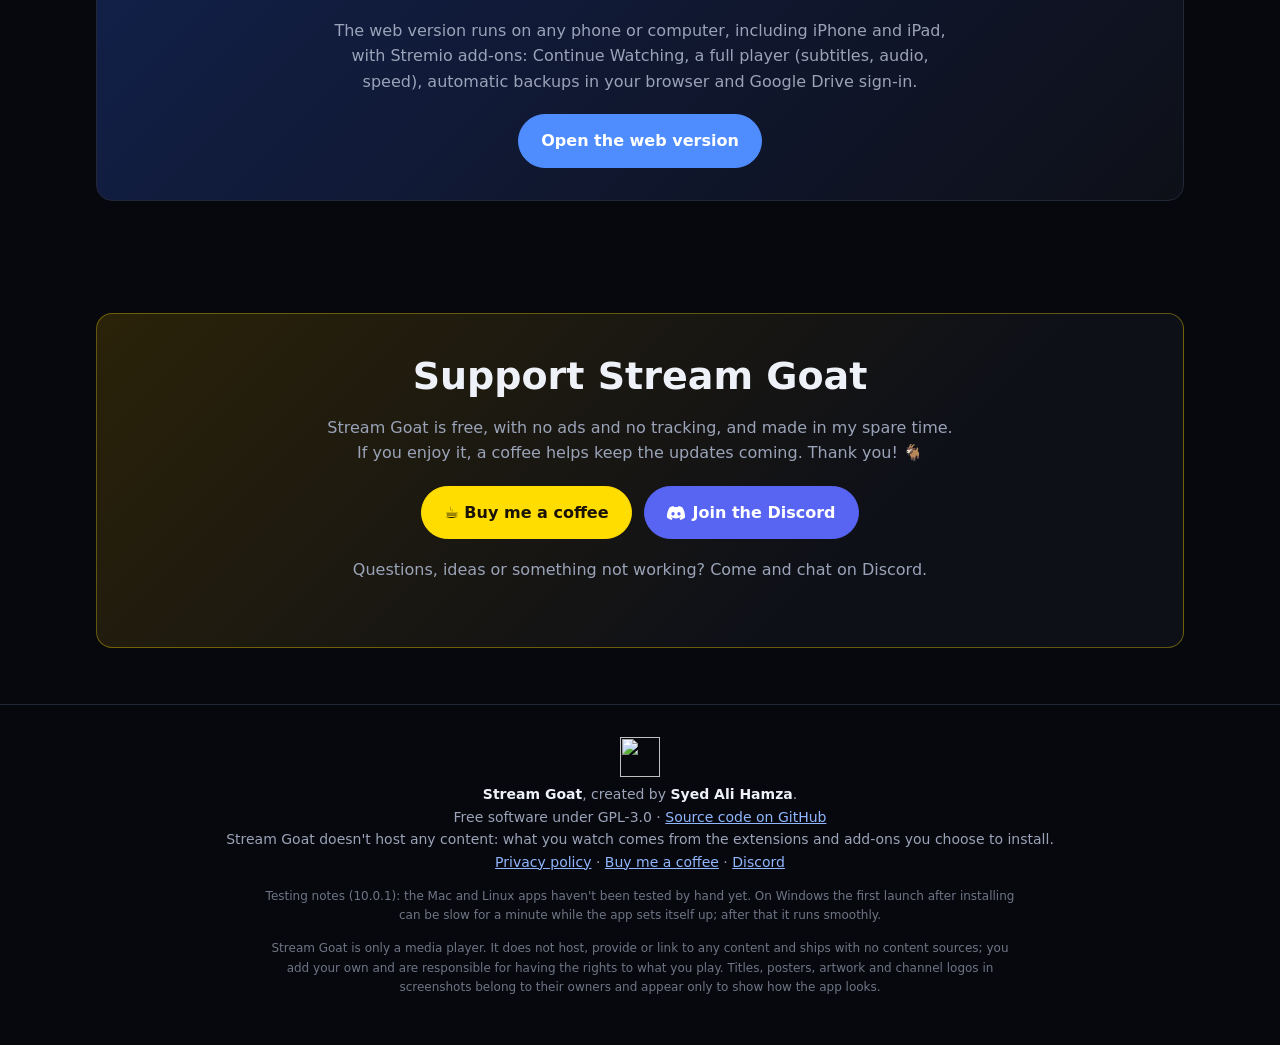
==== commit 7c69645f: "Website, README, install guide: the Google Play Protect warning, and how to install anyway Why Play " ====
--- a/site/index.html
+++ b/site/index.html
@@ -118,6 +118,29 @@
     .hero { padding-top: 40px; }
     section { padding: 40px 0; }
   }
+  .rate-top { margin: 22px auto 0; display: flex; flex-wrap: wrap; align-items: center; justify-content: center; gap: 4px 10px; }
+  .rate-top[hidden] { display: none; }
+  .rate-top .rate-label { color: var(--muted); font-weight: 600; }
+  .rate-top .stars button { font-size: 32px; }
+  .rate-top .rate-msg { flex-basis: 100%; margin: 0; font-size: 14px; }
+  .stars { display: inline-flex; gap: 6px; margin: 6px 0 4px; }
+  .stars button { font-size: 44px; line-height: 1; background: none; border: 0; cursor: pointer; color: #4a5370; padding: 2px 4px; transition: color .12s, transform .12s; }
+  .stars button.on { color: #ffc24b; }
+  .stars button:hover { transform: scale(1.12); }
+  .stars.done button { cursor: default; transform: none; }
+  .rate-msg { color: var(--muted); min-height: 1.4em; }
+  .rate-pop { position: fixed; inset: 0; z-index: 100; display: flex; align-items: center; justify-content: center; padding: 20px;
+    background: rgba(4,5,10,.62); backdrop-filter: blur(4px); animation: rate-fade .25s ease; }
+  .rate-pop[hidden] { display: none; }
+  .rate-card { position: relative; width: min(420px, 100%); background: var(--card); border: 1px solid var(--line); border-radius: 22px;
+    padding: 28px 24px 18px; text-align: center; box-shadow: 0 24px 80px rgba(0,0,0,.55); animation: rate-up .3s ease; }
+  .rate-card h3 { margin: 10px 0 4px; font-size: 22px; }
+  .rate-card p { margin: 0 0 6px; color: var(--muted); }
+  .rate-card img { border-radius: 14px; }
+  .rate-close { position: absolute; top: 10px; right: 14px; background: none; border: 0; color: var(--muted); font-size: 28px; cursor: pointer; line-height: 1; }
+  .rate-later { background: none; border: 0; color: var(--muted); font: inherit; font-size: 14px; cursor: pointer; padding: 8px 12px; text-decoration: underline; }
+  @keyframes rate-fade { from { opacity: 0; } }
+  @keyframes rate-up { from { transform: translateY(18px); opacity: 0; } }
 </style>
 </head>
 <body>
@@ -149,6 +172,13 @@
     <div class="buttons">
       <a class="btn primary" id="hero-download" href="#download">Download</a>
       <a class="btn" href="app/">Open in your browser</a>
+    </div>
+    <div id="rate" class="rate-top" hidden>
+      <span class="rate-label">Rate Stream Goat:</span>
+      <div class="stars" role="radiogroup" aria-label="Rating out of 5">
+        <button type="button" data-stars="1" aria-label="1 star">★</button><button type="button" data-stars="2" aria-label="2 stars">★</button><button type="button" data-stars="3" aria-label="3 stars">★</button><button type="button" data-stars="4" aria-label="4 stars">★</button><button type="button" data-stars="5" aria-label="5 stars">★</button>
+      </div>
+      <p class="rate-msg" aria-live="polite"></p>
     </div>
     <div class="shot"><img src="screenshots/home.jpg" alt="Stream Goat's home screen" width="1400" height="933"></div>
   </div>
@@ -203,6 +233,26 @@
       </ol>
       <p style="color:var(--muted);margin:10px 0 0;font-size:14px">It always gets the newest version. If the TV says "App not installed", uninstall the old Stream Goat first
         (back up first: Settings → Updates and backup), or type the code <span class="code" style="font-size:15px">2193283</span> instead (the universal version: works on every device, bigger download; or the address <span class="code" style="font-size:15px">sherazi5110.github.io/stream-goat/apk</span>).</p>
+    </div>
+    <div class="tvbox" id="playprotect">
+      <h3>🛡️ Google Play Protect warning or block</h3>
+      <p style="color:var(--muted);margin:0">On some phones and TVs, Google Play Protect warns that Stream Goat "can install harmful apps",
+        blocks the install or its updates, or later disables or removes the app by itself (it "disappears" from the TV).</p>
+      <p style="margin:10px 0 0"><b>Why:</b> Stream Goat isn't on the Play Store, it installs its own updates (so it needs Android's
+        "install unknown apps" permission), and it downloads extensions, like CloudStream. Play Protect flags apps that work this way.
+        Stream Goat is free and open source: anyone can read its code on GitHub.</p>
+      <ol>
+        <li><b>At the warning:</b> press <b>More details</b>, then <b>Install anyway</b>.</li>
+        <li><b>Still blocked, or the app keeps disappearing?</b> Turn off Play Protect's scanning:
+          <b>Phone or tablet:</b> Play Store → your profile picture → Play Protect → ⚙ (top right) → turn off <b>Scan apps with Play Protect</b>.
+          <b>Google TV / Android TV:</b> Play Store → your profile → Settings → Google Play Protect → turn off scanning.
+          Then install Stream Goat again.</li>
+        <li><b>App gone from the TV?</b> Settings → Apps → See all apps: if Stream Goat is there but disabled, press <b>Enable</b>;
+          if it isn't there, install it again.</li>
+      </ol>
+      <p style="color:var(--muted);margin:10px 0 0;font-size:14px">Turning Play Protect off is your choice: it also stops it checking
+        other apps. If you turn it back on, it may disable or remove Stream Goat again. Only download Stream Goat from this website or
+        its GitHub page.</p>
     </div>
     <p class="note">Step-by-step help for every device: <a href="https://github.com/sherazi5110/stream-goat/blob/main/INSTALL.md">install guide</a>.
       iPhone and iPad: use the <a href="app/">web version</a> and add it to your home screen.</p>
@@ -330,5 +380,63 @@
   }));
   zoom.addEventListener("click", () => zoom.close());
 </script>
+<div id="rate-pop" class="rate-pop" hidden role="dialog" aria-modal="true" aria-labelledby="rate-pop-title">
+  <div class="rate-card">
+    <button type="button" class="rate-close" aria-label="Close">×</button>
+    <img src="logo.svg" alt="" width="56" height="56">
+    <h3 id="rate-pop-title">Enjoying Stream Goat?</h3>
+    <p>Rate the app out of 5. One tap, no sign-in.</p>
+    <div class="stars" role="radiogroup" aria-label="Rating out of 5">
+      <button type="button" data-stars="1" aria-label="1 star">★</button><button type="button" data-stars="2" aria-label="2 stars">★</button><button type="button" data-stars="3" aria-label="3 stars">★</button><button type="button" data-stars="4" aria-label="4 stars">★</button><button type="button" data-stars="5" aria-label="5 stars">★</button>
+    </div>
+    <p class="rate-msg" aria-live="polite"></p>
+    <button type="button" class="rate-later">Not now</button>
+  </div>
+</div>
+<script src="rating-config.js"></script>
+<script>
+// Rate the app: 1 to 5 stars, sent to the counter (packaging/rating-worker); hidden until it's set up.
+// A pop-up asks a few seconds after the page opens, on every visit, until this device has rated.
+(function () {
+  var url = window.STREAMGOAT_RATING_URL;
+  var section = document.getElementById("rate"), pop = document.getElementById("rate-pop");
+  if (!url || !section) return;
+  section.hidden = false;
+  var boxes = [].slice.call(document.querySelectorAll("#rate .stars, #rate-pop .stars"));
+  function show(box, n) { [].slice.call(box.querySelectorAll("button")).forEach(function (b, i) { b.classList.toggle("on", i < n); }); }
+  function msgOf(box) { return box.parentNode.querySelector(".rate-msg"); }
+  function done(n) {
+    boxes.forEach(function (box) { box.classList.add("done"); show(box, n); msgOf(box).textContent = "Thanks for rating Stream Goat " + n + " out of 5!"; });
+  }
+  function close() { if (pop) pop.hidden = true; }
+  var given = Number(localStorage.getItem("sg-rating") || 0);
+  if (given) { done(given); return; }
+  boxes.forEach(function (box) {
+    var buttons = [].slice.call(box.querySelectorAll("button"));
+    buttons.forEach(function (b) {
+      var n = Number(b.dataset.stars);
+      b.addEventListener("mouseenter", function () { if (!box.classList.contains("done")) show(box, n); });
+      b.addEventListener("click", function () {
+        if (box.classList.contains("done")) return;
+        boxes.forEach(function (x) { x.classList.add("done"); show(x, n); });
+        msgOf(box).textContent = "Sending…";
+        fetch(url, { method: "POST", headers: { "Content-Type": "application/json" }, body: JSON.stringify({ stars: n }) })
+          .then(function (r) { if (!r.ok) throw r; localStorage.setItem("sg-rating", n); done(n); setTimeout(close, 1600); })
+          .catch(function () {
+            boxes.forEach(function (x) { x.classList.remove("done"); show(x, 0); });
+            msgOf(box).textContent = "Couldn't send it. Please try again later.";
+          });
+      });
+    });
+    box.addEventListener("mouseleave", function () { if (!box.classList.contains("done")) show(box, 0); });
+  });
+  if (!pop) return;
+  pop.querySelector(".rate-close").addEventListener("click", close);
+  pop.querySelector(".rate-later").addEventListener("click", close);
+  pop.addEventListener("click", function (e) { if (e.target === pop) close(); });
+  document.addEventListener("keydown", function (e) { if (e.key === "Escape") close(); });
+  setTimeout(function () { if (!localStorage.getItem("sg-rating")) pop.hidden = false; }, 4000);
+})();
+</script>
 </body>
 </html>
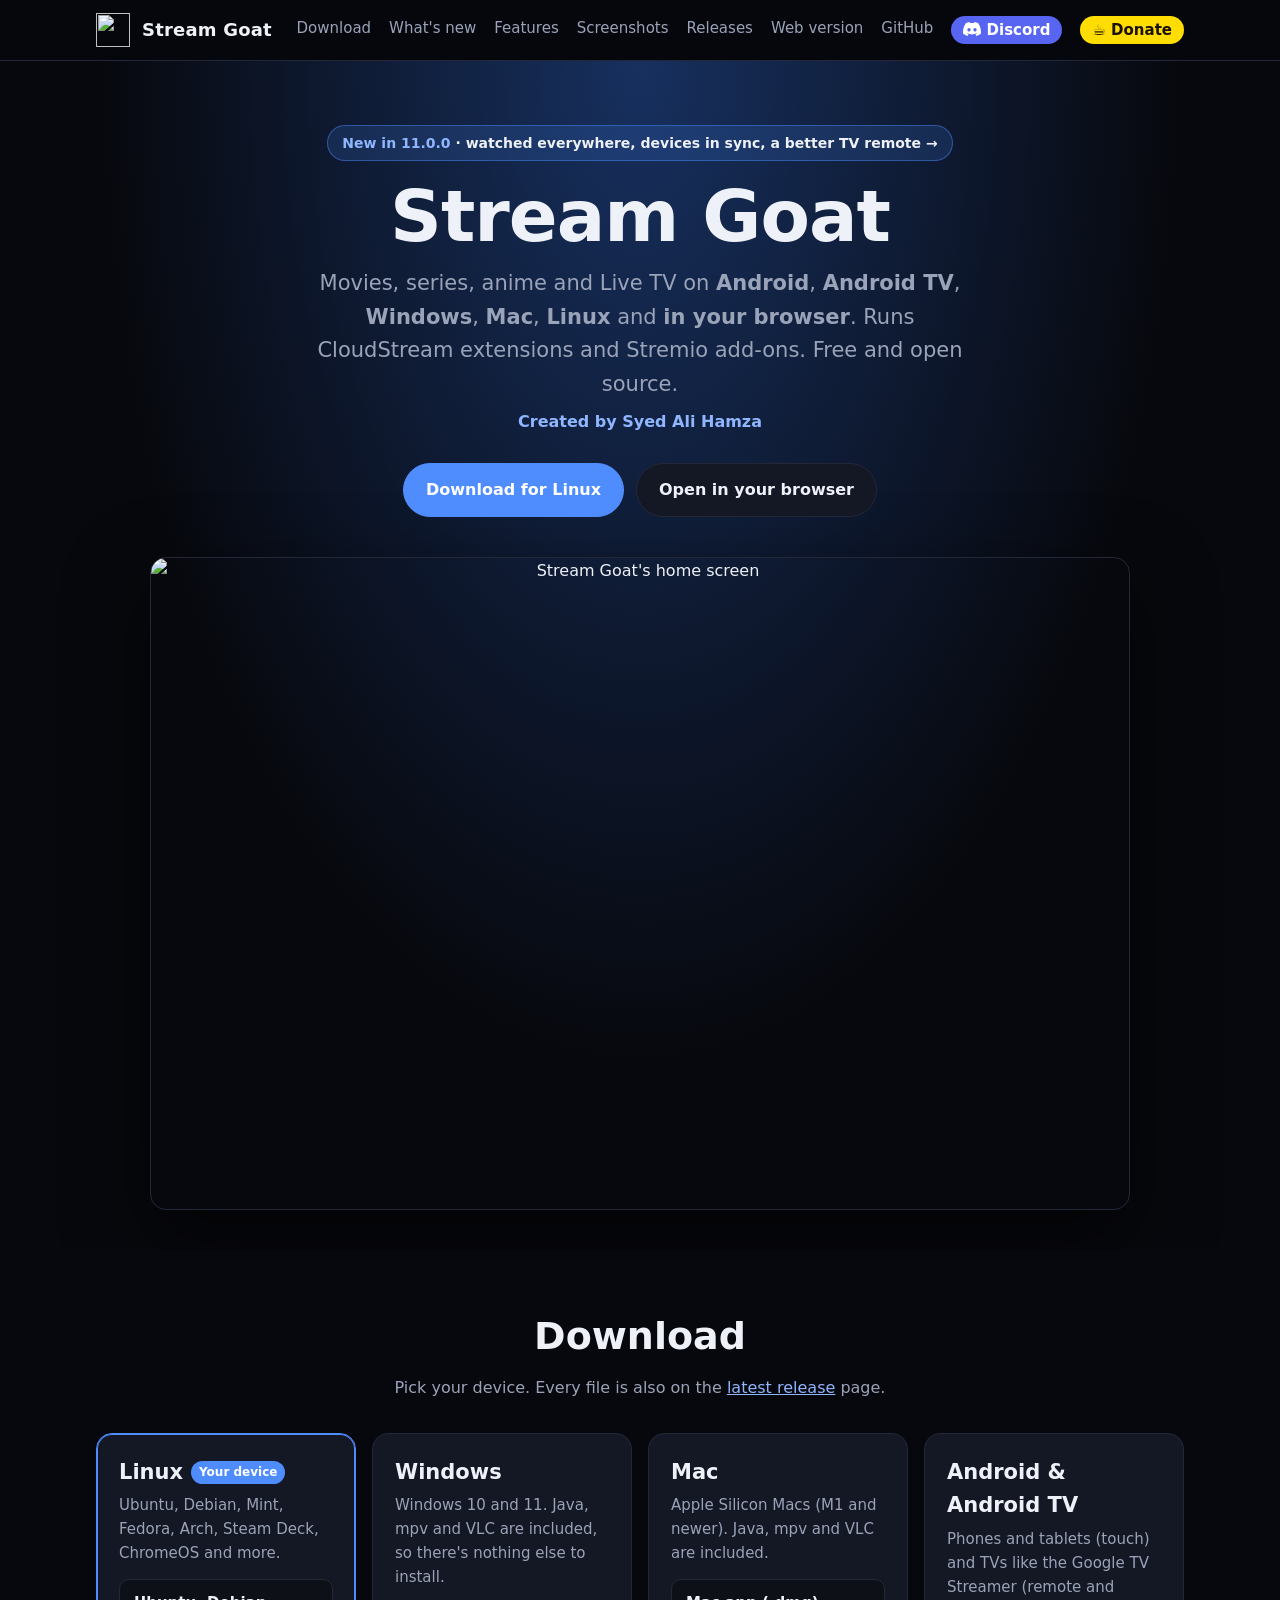
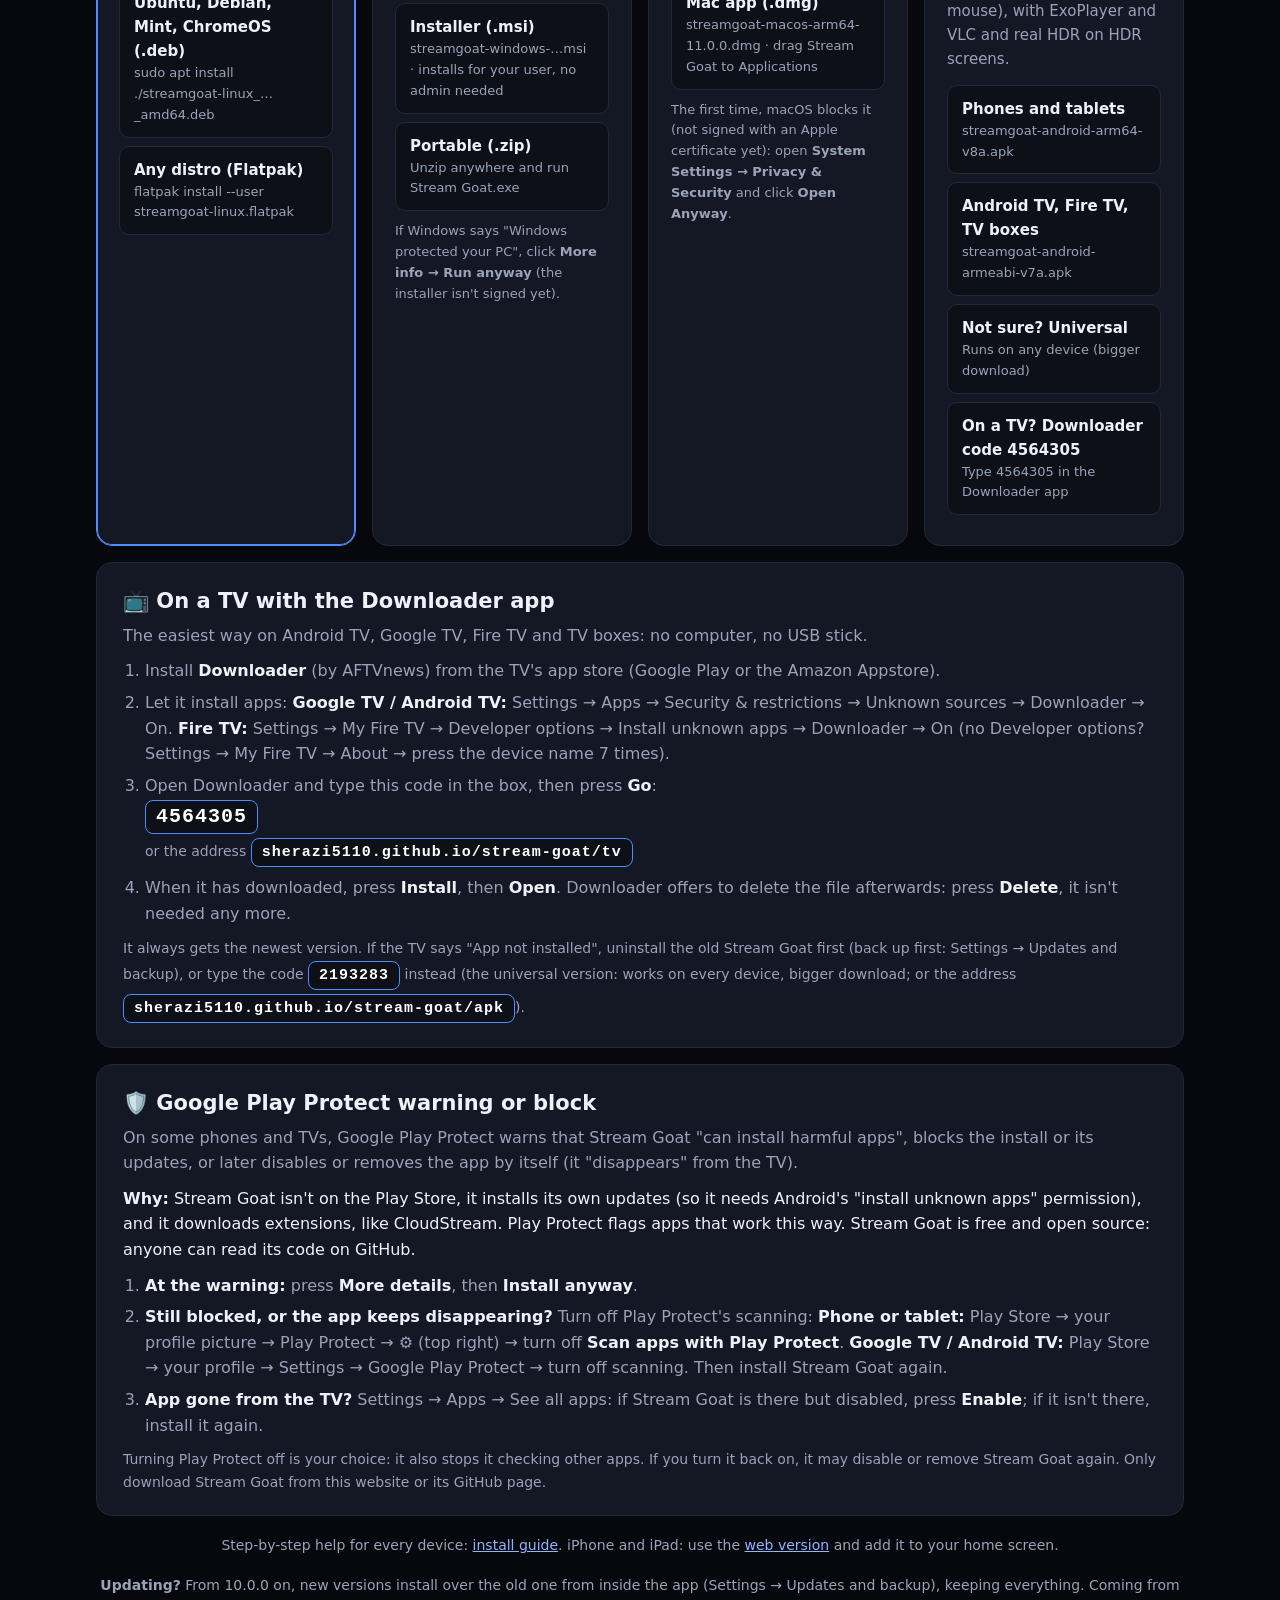
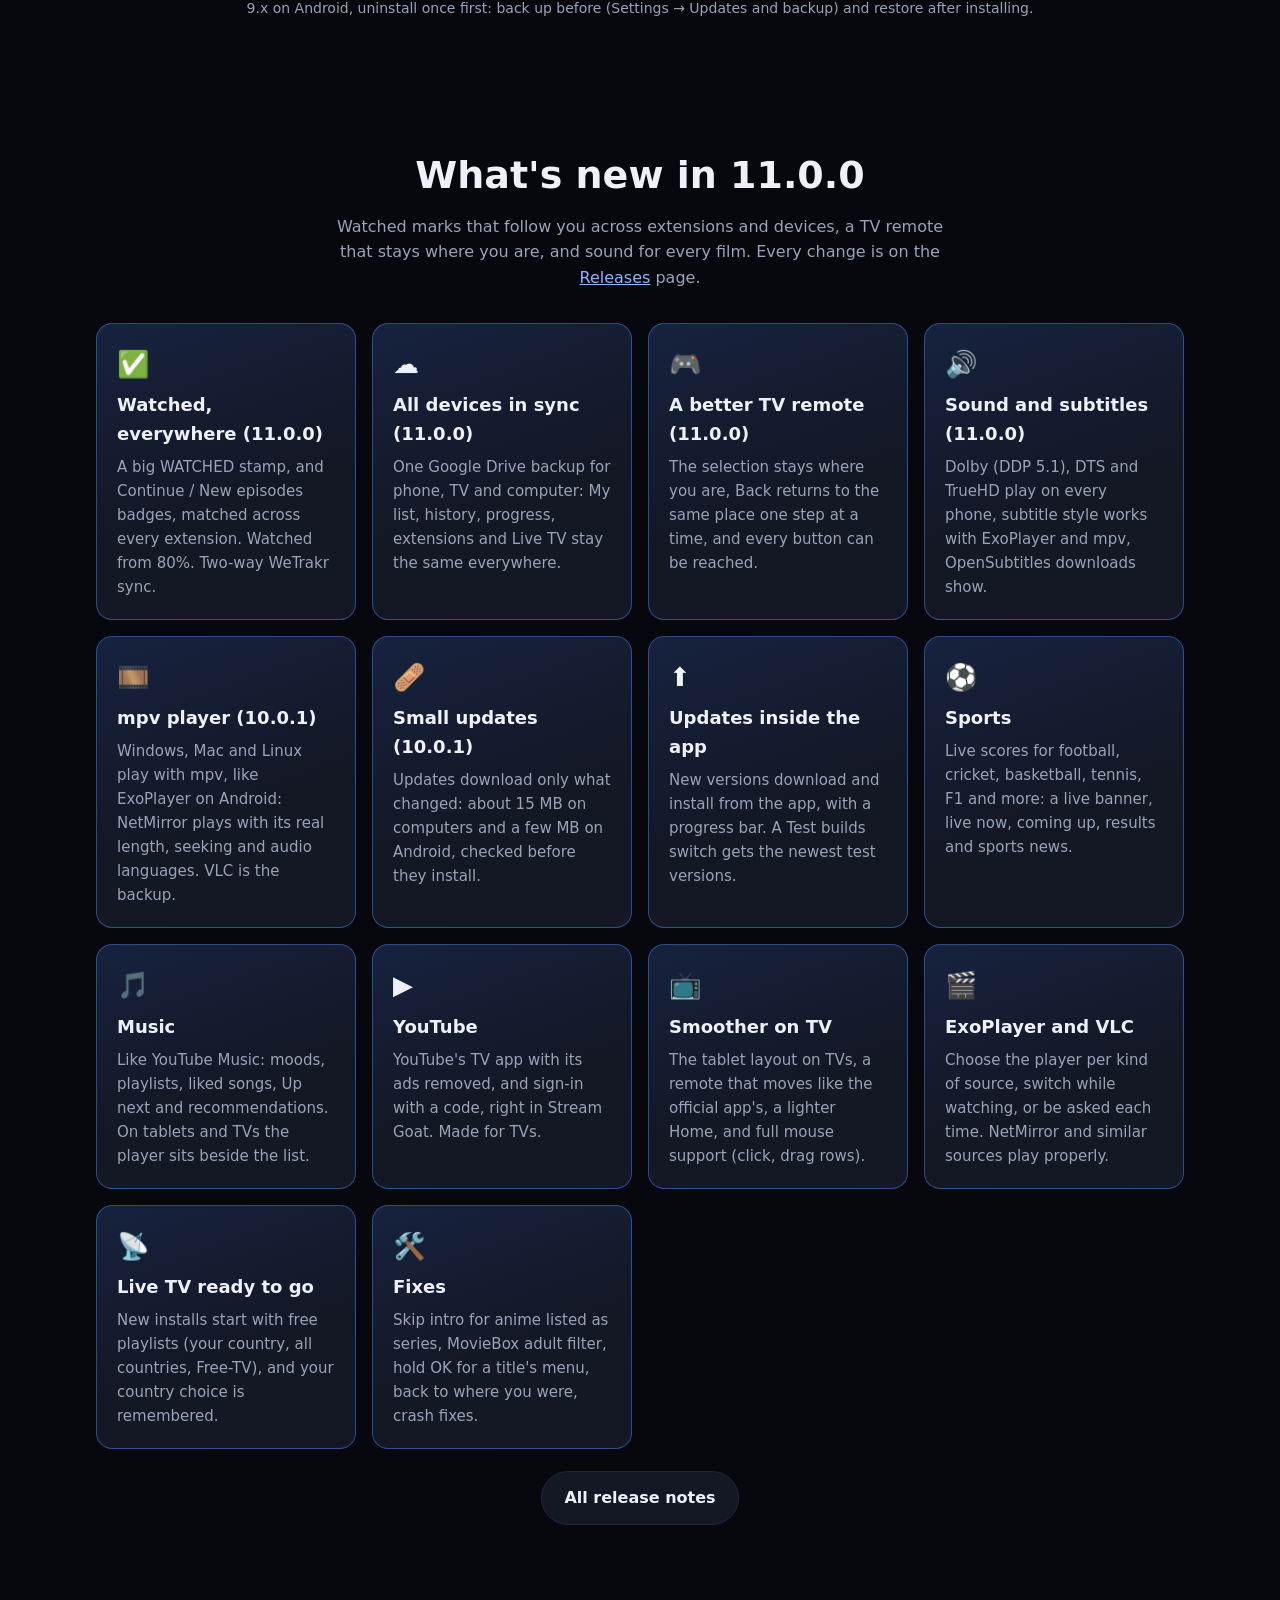
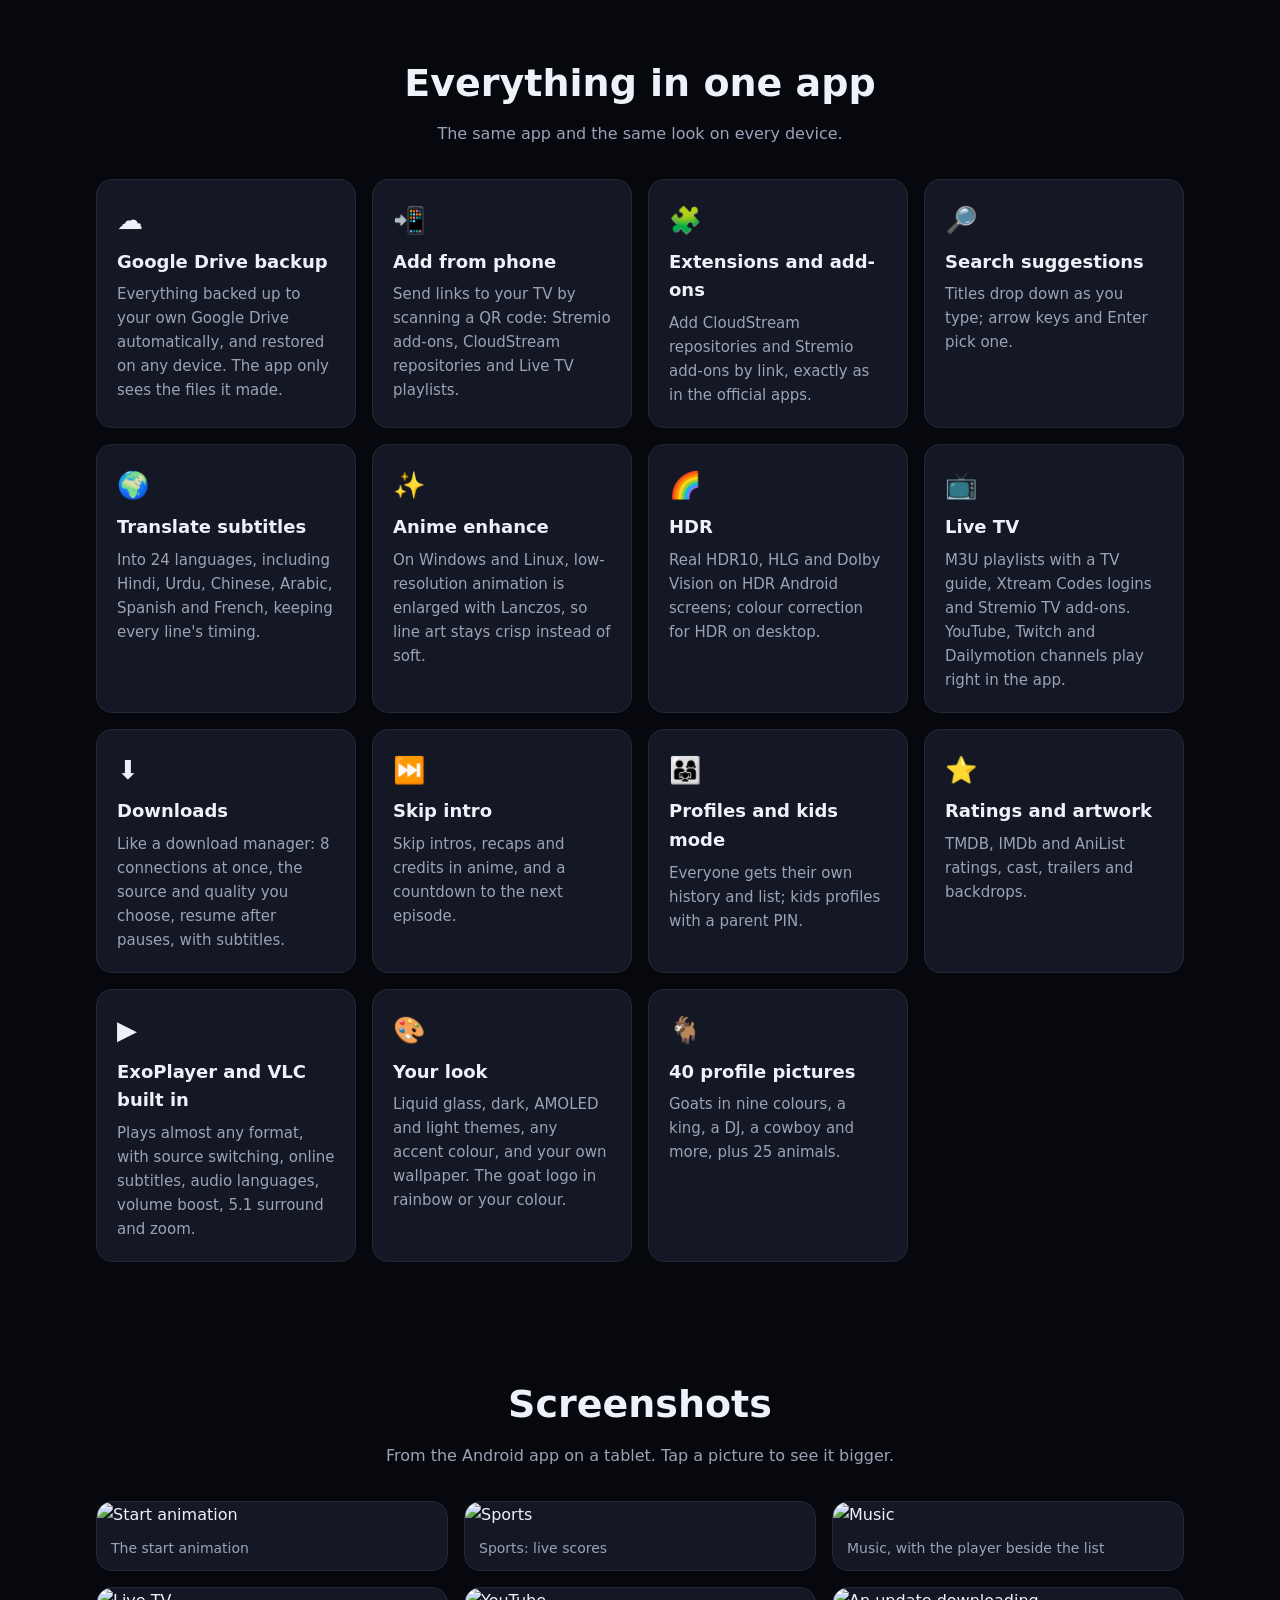
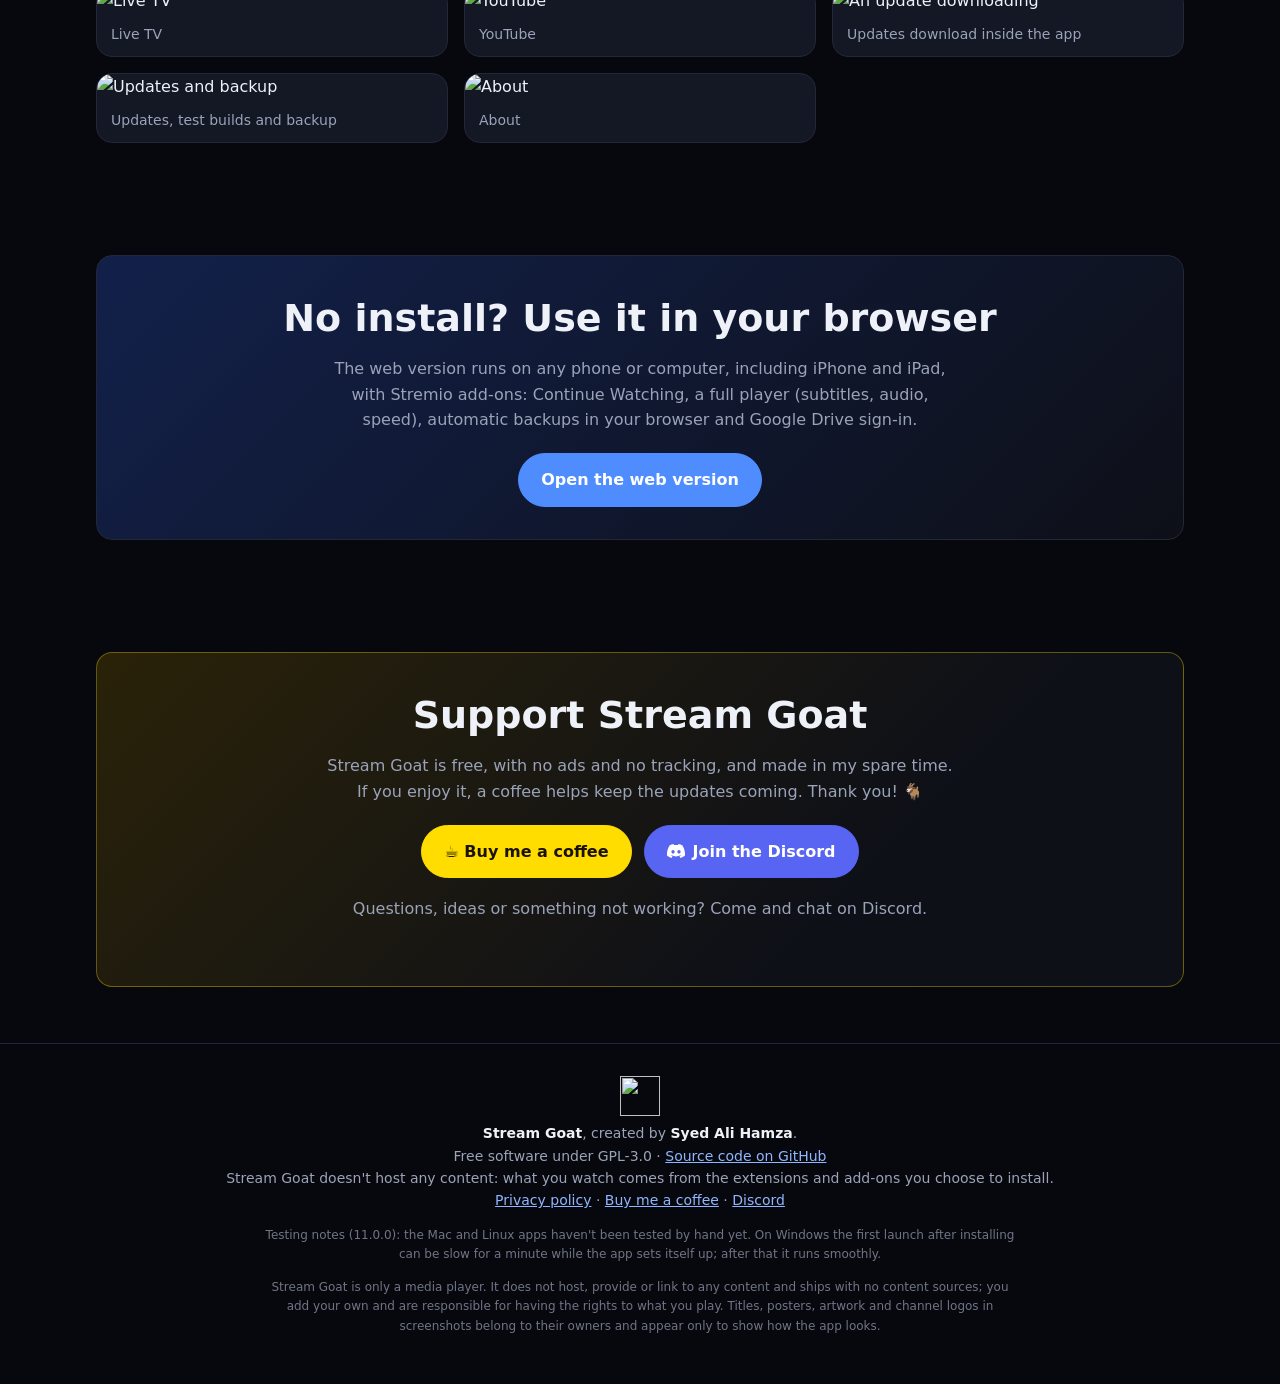
==== commit f6b51ade: "Release 11.0.0: release notes; website, README, install guide and Flatpak listing at 11.0.0 Co-Autho" ====
--- a/site/index.html
+++ b/site/index.html
@@ -6,7 +6,7 @@
 <title>Stream Goat</title>
 <meta name="description" content="Stream Goat: movies, series, anime and Live TV on Android, Android TV, Windows, Mac, Linux and in your browser. Runs CloudStream extensions and Stremio add-ons, with Google Drive backup. Created by Syed Ali Hamza.">
 <meta property="og:title" content="Stream Goat">
-<meta property="og:description" content="Movies, series, anime, Live TV, sports and music on Android, Android TV, Windows, Mac, Linux and in your browser. Free and open source. New in 10.0.1: the mpv player on computers (NetMirror plays) and small updates inside the app.">
+<meta property="og:description" content="Movies, series, anime, Live TV, sports and music on Android, Android TV, Windows, Mac, Linux and in your browser. Free and open source. New in 11.0.0: watched stamps across extensions, one Google Drive backup that syncs every device, a better TV remote, and sound for Dolby and DTS films.">
 <meta property="og:image" content="screenshots/home.jpg">
 <link rel="icon" href="logo.svg" type="image/svg+xml">
 <link rel="apple-touch-icon" href="app/apple-touch-icon.png">
@@ -164,7 +164,7 @@
 
 <div class="hero">
   <div class="wrap">
-    <a class="pill" href="#new"><b>New in 10.0.1</b> · mpv player on computers (NetMirror plays), small updates inside the app →</a>
+    <a class="pill" href="#new"><b>New in 11.0.0</b> · watched everywhere, devices in sync, a better TV remote →</a>
     <h1>Stream Goat</h1>
     <p class="lead">Movies, series, anime and Live TV on <b>Android</b>, <b>Android TV</b>, <b>Windows</b>, <b>Mac</b>,
       <b>Linux</b> and <b>in your browser</b>. Runs CloudStream extensions and Stremio add-ons. Free and open source.</p>
@@ -192,14 +192,14 @@
       <div class="platform" data-os="windows">
         <h3>Windows <span class="tag">Your device</span></h3>
         <p>Windows 10 and 11. Java, mpv and VLC are included, so there's nothing else to install.</p>
-        <a class="dl" href="https://github.com/sherazi5110/stream-goat/releases/latest/download/streamgoat-windows-10.0.1.msi">Installer (.msi)<small>streamgoat-windows-…msi · installs for your user, no admin needed</small></a>
-        <a class="dl" href="https://github.com/sherazi5110/stream-goat/releases/latest/download/streamgoat-windows-10.0.1-portable.zip">Portable (.zip)<small>Unzip anywhere and run Stream Goat.exe</small></a>
+        <a class="dl" href="https://github.com/sherazi5110/stream-goat/releases/latest/download/streamgoat-windows-11.0.0.msi">Installer (.msi)<small>streamgoat-windows-…msi · installs for your user, no admin needed</small></a>
+        <a class="dl" href="https://github.com/sherazi5110/stream-goat/releases/latest/download/streamgoat-windows-11.0.0-portable.zip">Portable (.zip)<small>Unzip anywhere and run Stream Goat.exe</small></a>
         <p style="margin:10px 0 0;font-size:13px">If Windows says "Windows protected your PC", click <b>More info → Run anyway</b> (the installer isn't signed yet).</p>
       </div>
       <div class="platform" data-os="mac">
         <h3>Mac <span class="tag">Your device</span></h3>
         <p>Apple Silicon Macs (M1 and newer). Java, mpv and VLC are included.</p>
-        <a class="dl" href="https://github.com/sherazi5110/stream-goat/releases/latest/download/streamgoat-macos-arm64-10.0.1.dmg">Mac app (.dmg)<small>streamgoat-macos-arm64-10.0.1.dmg · drag Stream Goat to Applications</small></a>
+        <a class="dl" href="https://github.com/sherazi5110/stream-goat/releases/latest/download/streamgoat-macos-arm64-11.0.0.dmg">Mac app (.dmg)<small>streamgoat-macos-arm64-11.0.0.dmg · drag Stream Goat to Applications</small></a>
         <p style="margin:10px 0 0;font-size:13px">The first time, macOS blocks it (not signed with an Apple certificate yet): open <b>System Settings → Privacy &amp; Security</b> and click <b>Open Anyway</b>.</p>
       </div>
       <div class="platform" data-os="android">
@@ -264,9 +264,13 @@
 
 <section id="new">
   <div class="wrap">
-    <h2>What's new in 10.0.1 and 10.0.0</h2>
-    <p class="sub">A new player on computers, small updates, and (in 10.0.0) a big update for TVs with new sections for sports and music. Every change is on the <a href="releases.html">Releases</a> page.</p>
+    <h2>What's new in 11.0.0</h2>
+    <p class="sub">Watched marks that follow you across extensions and devices, a TV remote that stays where you are, and sound for every film. Every change is on the <a href="releases.html">Releases</a> page.</p>
     <div class="features">
+      <div class="feature new"><div class="icon">✅</div><h3>Watched, everywhere (11.0.0)</h3><p>A big WATCHED stamp, and Continue / New episodes badges, matched across every extension. Watched from 80%. Two-way WeTrakr sync.</p></div>
+      <div class="feature new"><div class="icon">☁️</div><h3>All devices in sync (11.0.0)</h3><p>One Google Drive backup for phone, TV and computer: My list, history, progress, extensions and Live TV stay the same everywhere.</p></div>
+      <div class="feature new"><div class="icon">🎮</div><h3>A better TV remote (11.0.0)</h3><p>The selection stays where you are, Back returns to the same place one step at a time, and every button can be reached.</p></div>
+      <div class="feature new"><div class="icon">🔊</div><h3>Sound and subtitles (11.0.0)</h3><p>Dolby (DDP 5.1), DTS and TrueHD play on every phone, subtitle style works with ExoPlayer and mpv, OpenSubtitles downloads show.</p></div>
       <div class="feature new"><div class="icon">🎞️</div><h3>mpv player (10.0.1)</h3><p>Windows, Mac and Linux play with mpv, like ExoPlayer on Android: NetMirror plays with its real length, seeking and audio languages. VLC is the backup.</p></div>
       <div class="feature new"><div class="icon">🩹</div><h3>Small updates (10.0.1)</h3><p>Updates download only what changed: about 15 MB on computers and a few MB on Android, checked before they install.</p></div>
       <div class="feature new"><div class="icon">⬆️</div><h3>Updates inside the app</h3><p>New versions download and install from the app, with a progress bar. A Test builds switch gets the newest test versions.</p></div>
@@ -357,7 +361,7 @@
     Stream Goat doesn't host any content: what you watch comes from the extensions and add-ons you choose to install.<br>
     <a href="privacy.html">Privacy policy</a> · <a href="https://buymeacoffee.com/syedalihamza" target="_blank" rel="noopener">Buy me a coffee</a> · <a href="https://discord.gg/PUmEQzJSa" target="_blank" rel="noopener">Discord</a>
   </div>
-  <p style="max-width:760px;margin:14px auto 0;font-size:12px;opacity:.7">Testing notes (10.0.1): the Mac and Linux apps haven't been tested by hand yet. On Windows the first launch after installing can be slow for a minute while the app sets itself up; after that it runs smoothly.</p>
+  <p style="max-width:760px;margin:14px auto 0;font-size:12px;opacity:.7">Testing notes (11.0.0): the Mac and Linux apps haven't been tested by hand yet. On Windows the first launch after installing can be slow for a minute while the app sets itself up; after that it runs smoothly.</p>
   <p style="max-width:760px;margin:14px auto 0;font-size:12px;opacity:.7">Stream Goat is only a media player. It does not host, provide or link to any content and ships with no content sources; you add your own and are responsible for having the rights to what you play. Titles, posters, artwork and channel logos in screenshots belong to their owners and appear only to show how the app looks.</p>
 </footer>
 
